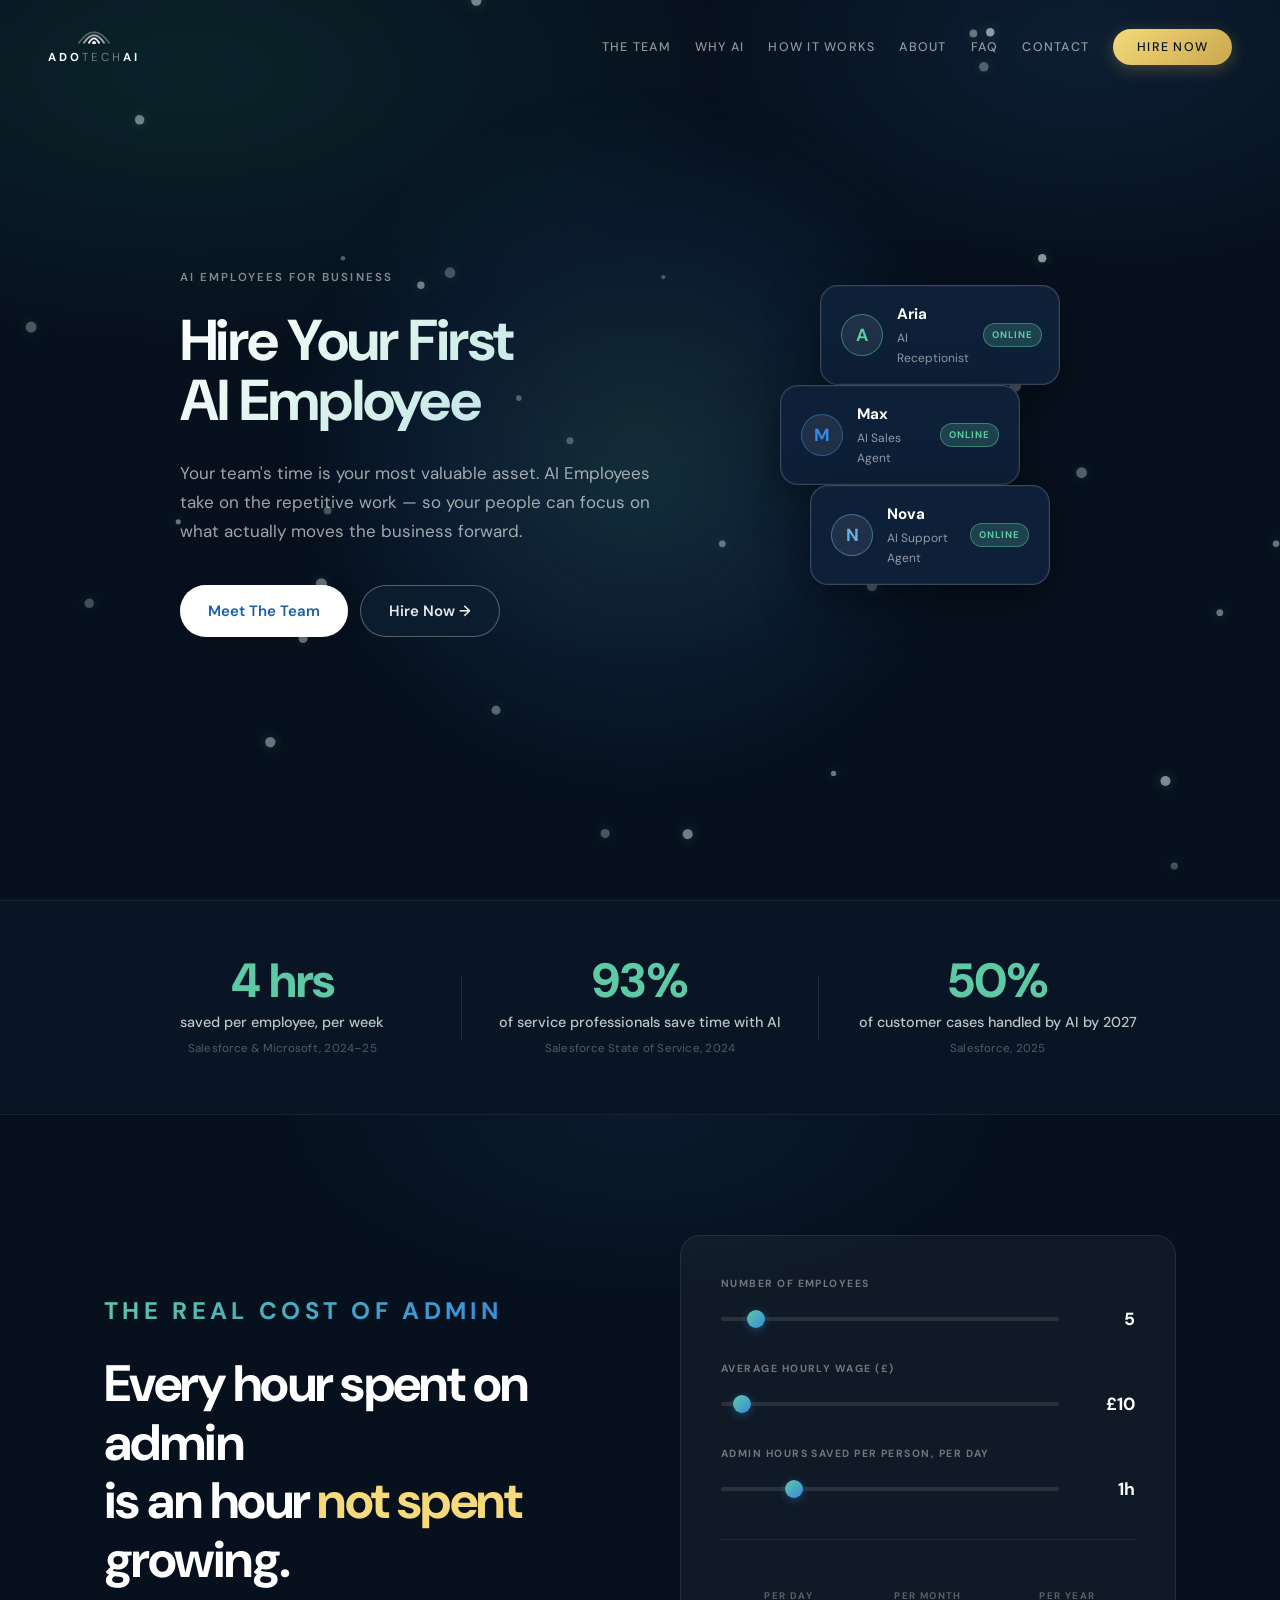
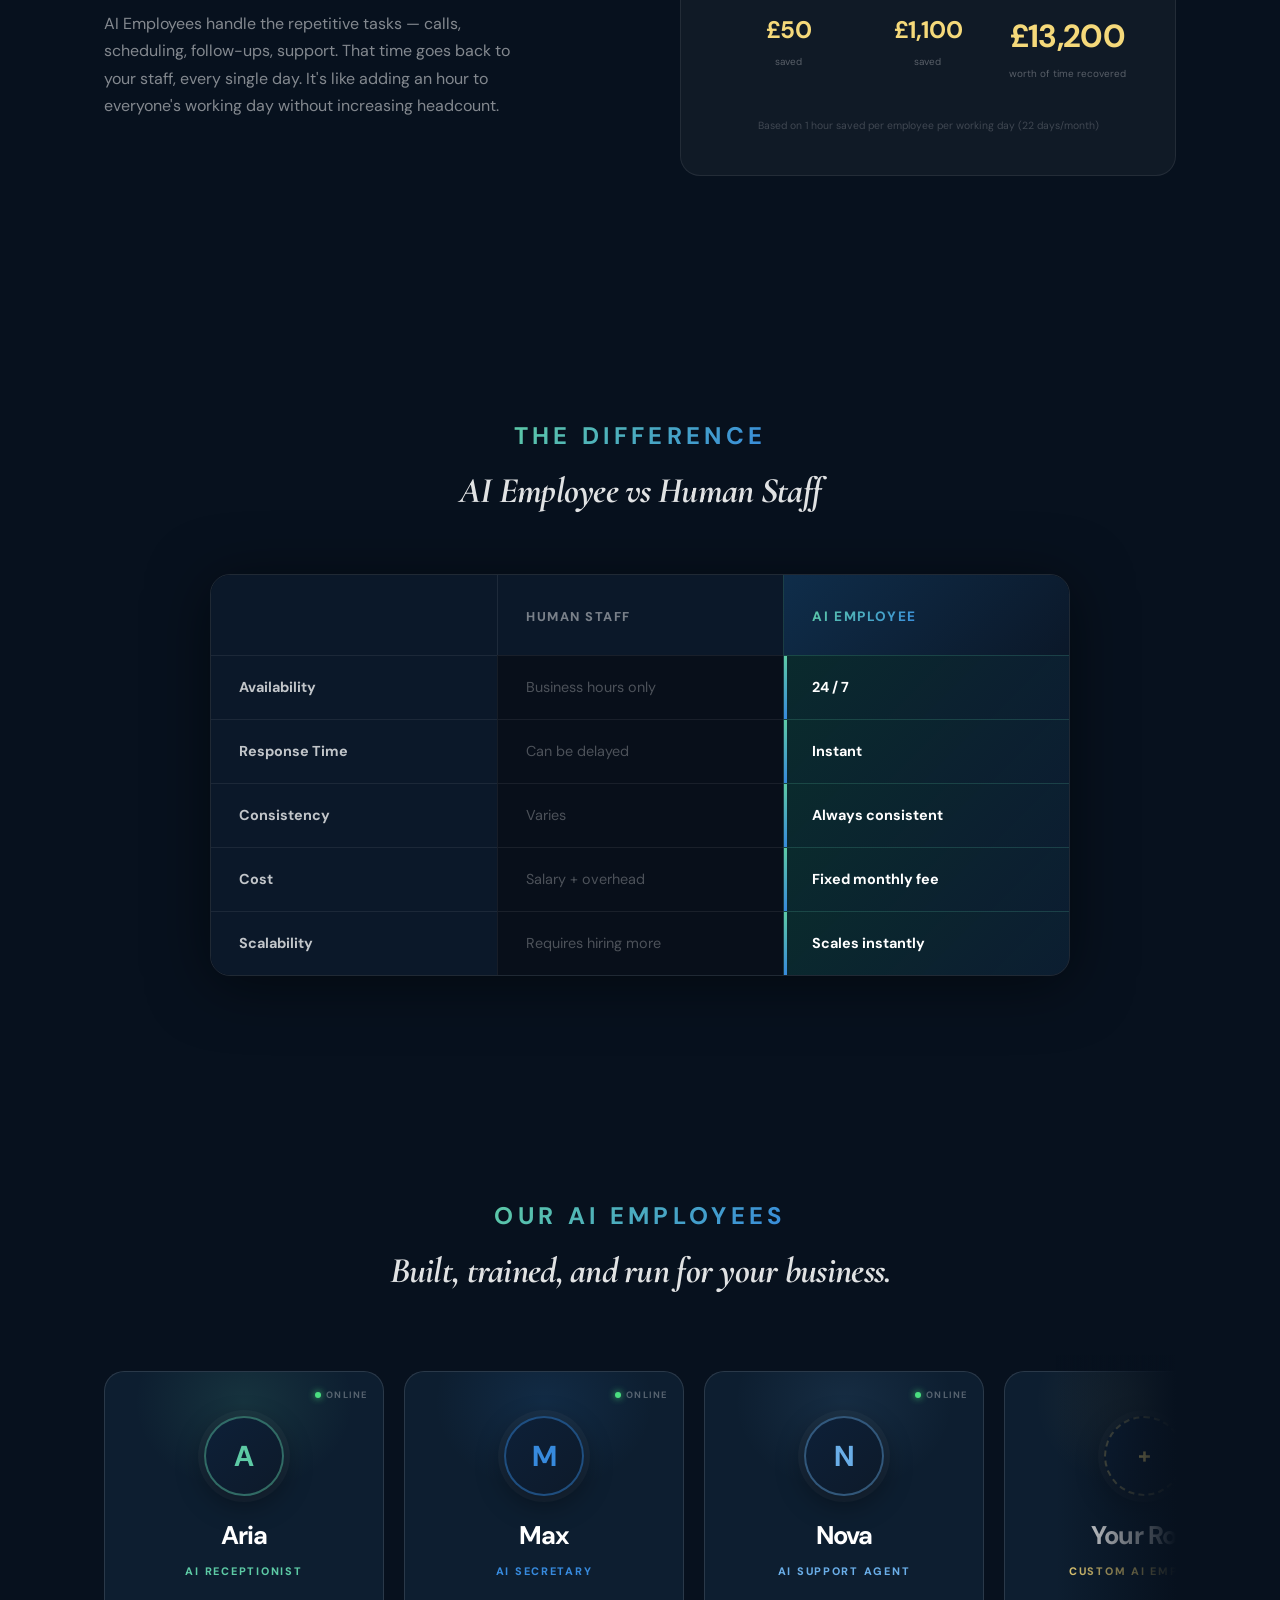
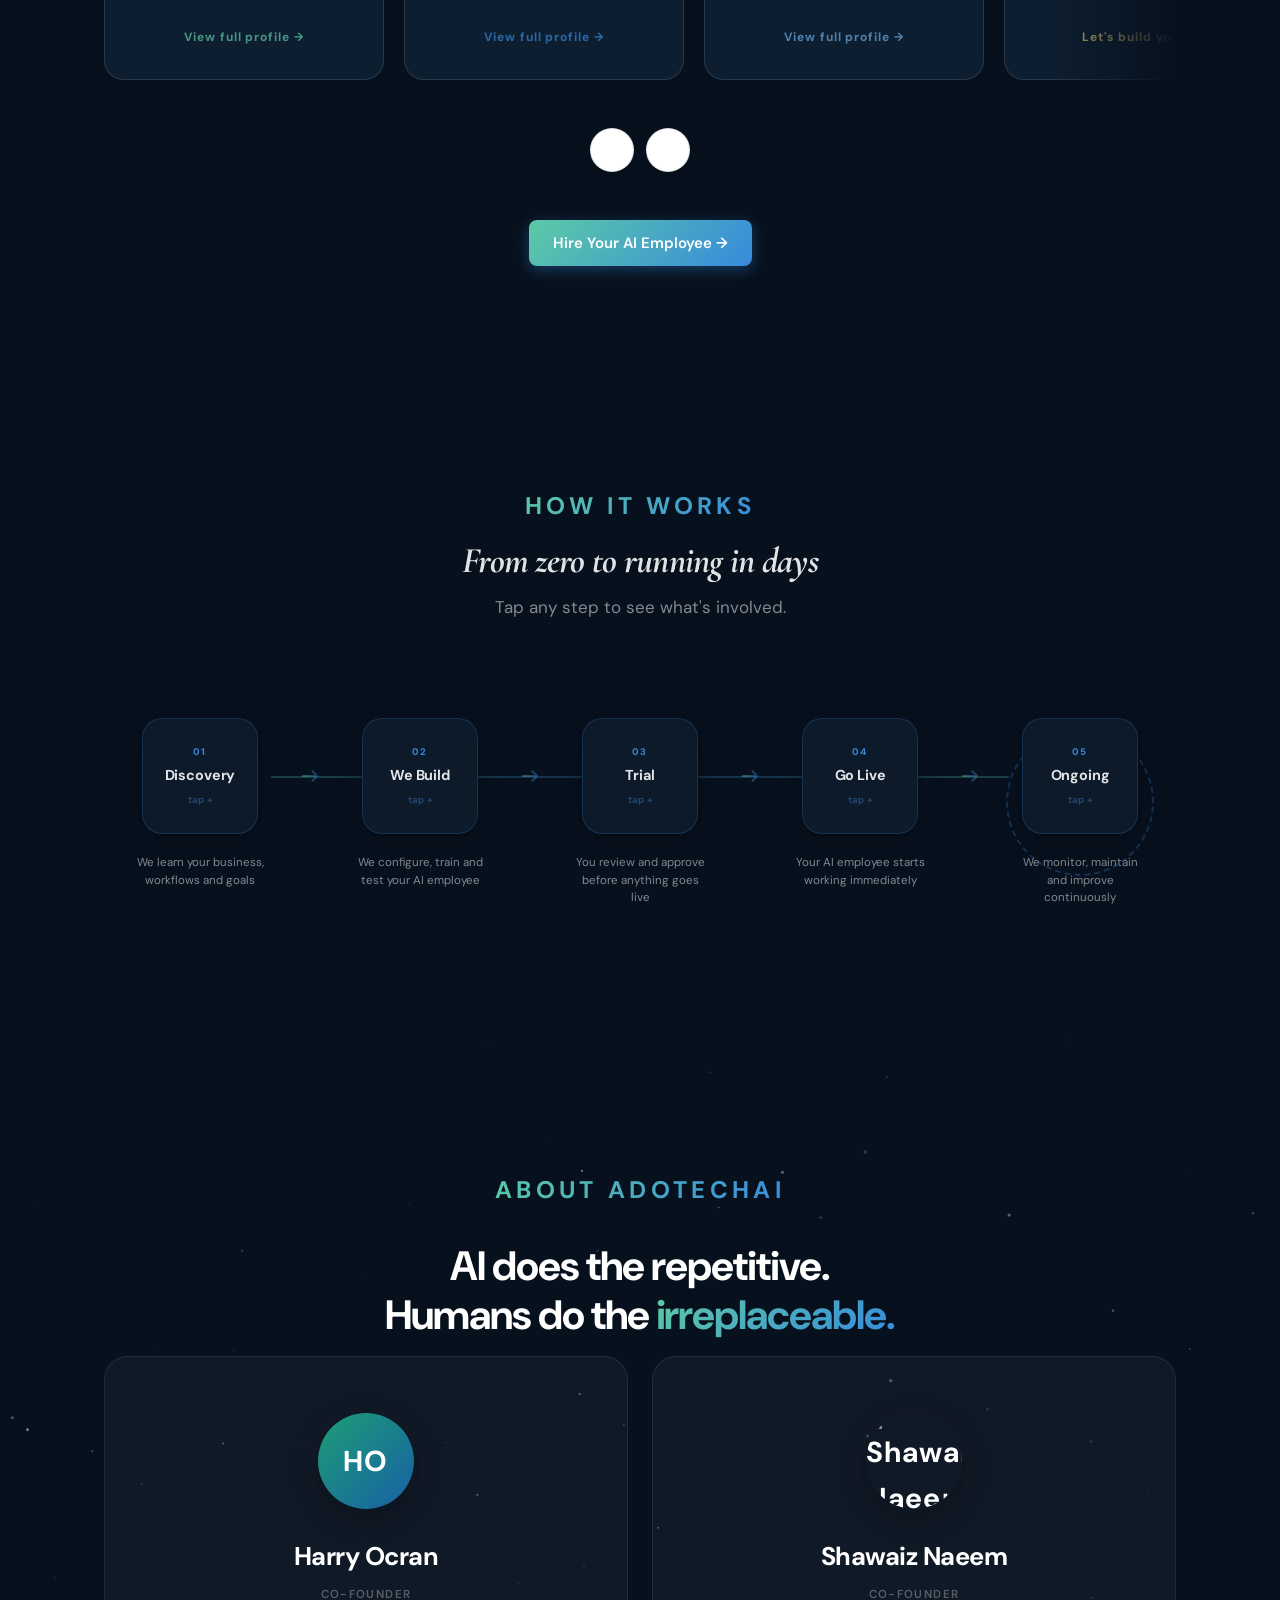
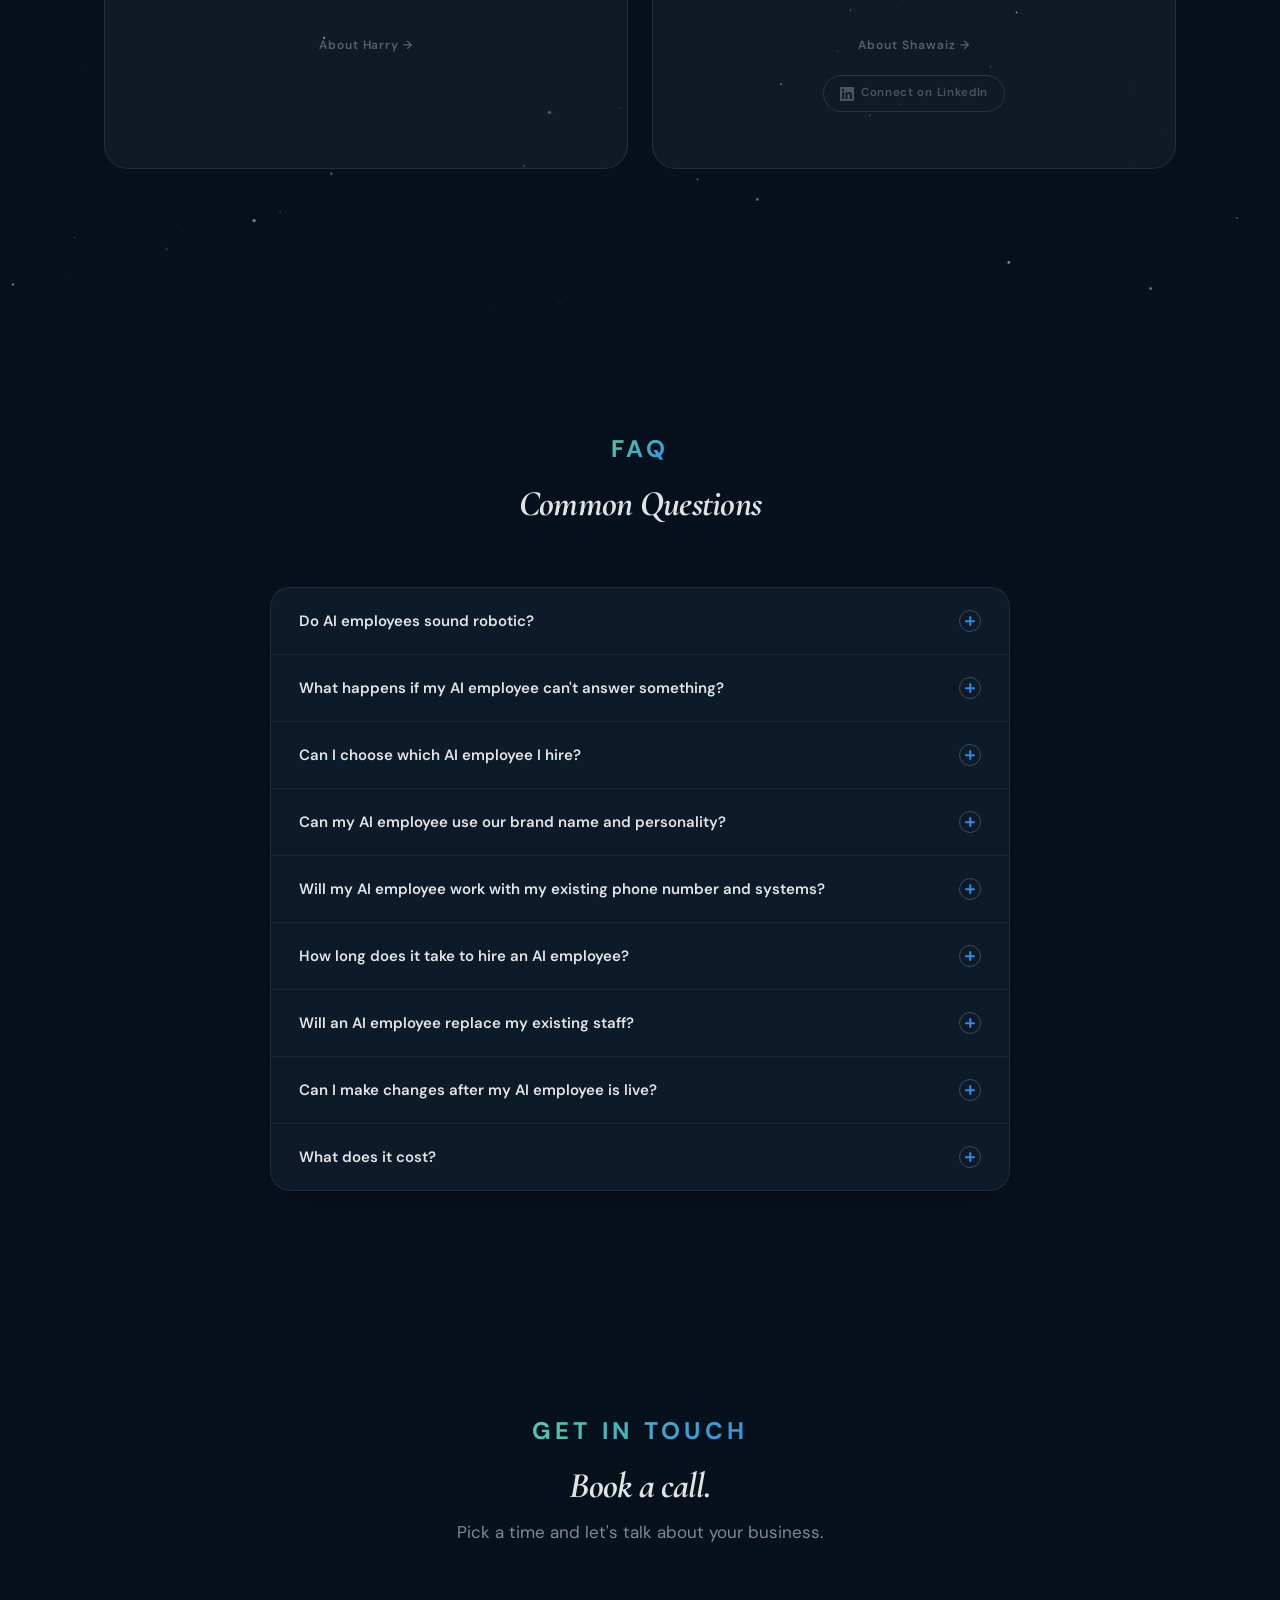
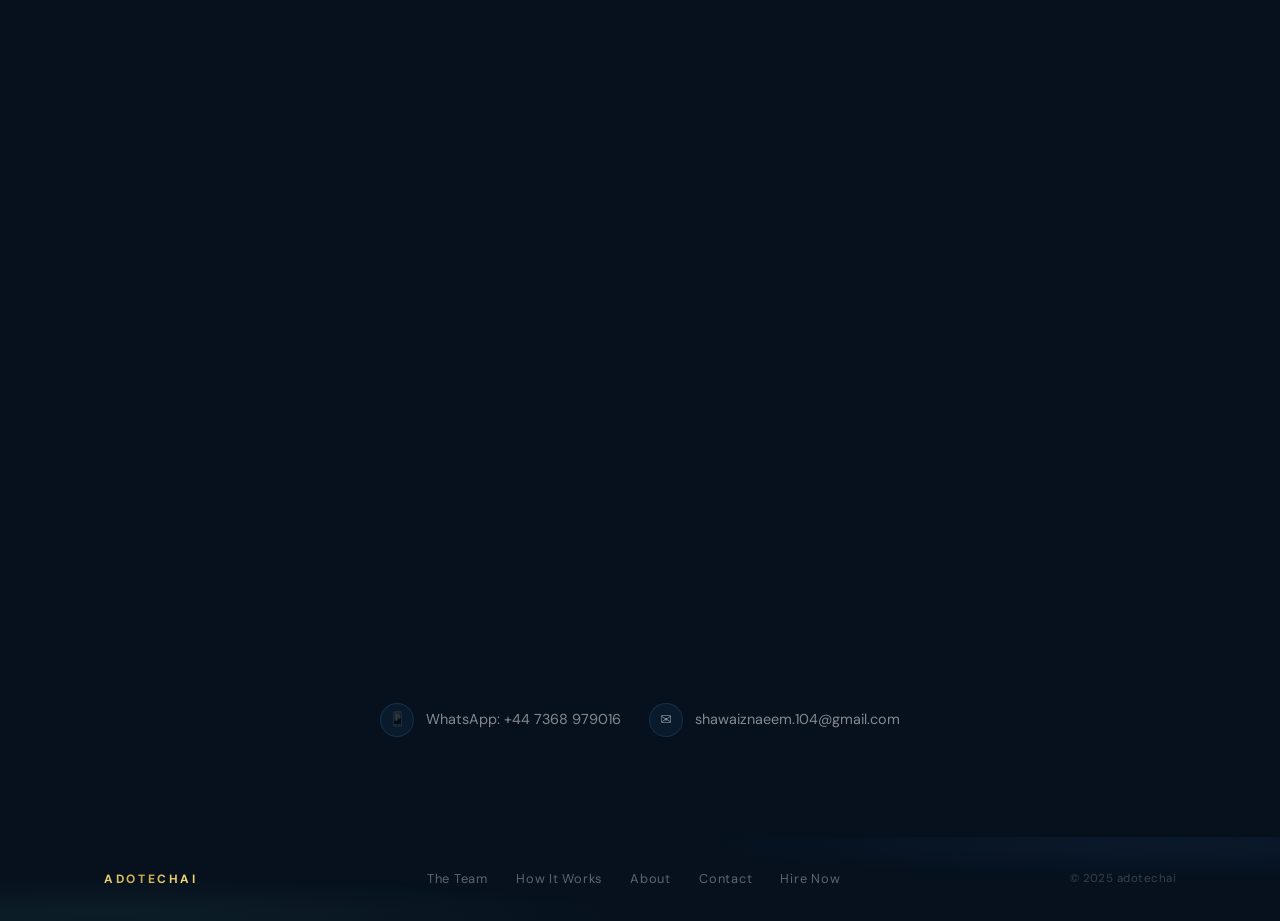
==== index-new.html @ abf1b61a "Block particles from showing through glass elements — solid dark backgrounds on all translucent UI" ====
<!DOCTYPE html>
<html lang="en">
<head>
  <meta charset="UTF-8" />
  <meta name="viewport" content="width=device-width, initial-scale=1.0" />
  <title>adotechai — AI Employees For Business</title>
  <meta name="description" content="Hire AI Employees for your business. AI Receptionists, Secretaries and Support Agents — voice and text, built and run by adotechai." />
  <link rel="preconnect" href="https://fonts.googleapis.com" />
  <link rel="preconnect" href="https://fonts.gstatic.com" crossorigin />
  <link href="https://fonts.googleapis.com/css2?family=Cormorant+Garamond:ital,wght@0,400;0,600;0,700;1,400;1,600&family=DM+Sans:wght@300;400;500;600;700&display=swap" rel="stylesheet" />
  <link rel="stylesheet" href="styles.css" />
  <style>
    /* ============================================================
       SITE NAV
       ============================================================ */
    .site-nav {
      position: fixed;
      top: 0; left: 0; right: 0;
      z-index: 1000;
      display: flex;
      align-items: center;
      justify-content: space-between;
      padding: 24px 48px;
      transition: background 0.4s ease, padding 0.3s ease, border-color 0.4s ease;
      border-bottom: 1px solid transparent;
    }
    .site-nav.scrolled {
      background: rgba(5,16,29,0.97);
      backdrop-filter: blur(24px);
      -webkit-backdrop-filter: blur(24px);
      padding: 16px 48px;
      border-color: rgba(255,255,255,0.06);
    }
    .site-nav__logo {
      display: flex;
      flex-direction: column;
      align-items: center;
      gap: 5px;
      text-decoration: none;
    }
    .site-nav__logo-text {
      font-family: var(--font);
      font-size: 0.72rem;
      letter-spacing: 0.26em;
      text-transform: uppercase;
    }
    .n-ado  { font-weight: 700; color: #fff; }
    .n-tech { font-weight: 300; color: rgba(255,255,255,0.5); }
    .n-ai   { font-weight: 700; color: #fff; }

    .site-nav__links {
      display: flex;
      align-items: center;
      gap: 24px;
      list-style: none;
      margin: 0; padding: 0;
    }
    .site-nav__links a {
      font-family: var(--font);
      font-size: 0.78rem;
      font-weight: 500;
      letter-spacing: 0.1em;
      text-transform: uppercase;
      color: rgba(255,255,255,0.55);
      text-decoration: none;
      transition: color 0.2s ease;
    }
    .site-nav__links a:hover { color: #fff; }

    .site-nav__buy {
      font-family: var(--font);
      font-size: 0.78rem;
      font-weight: 700;
      letter-spacing: 0.1em;
      text-transform: uppercase;
      color: #07111e !important;
      background: linear-gradient(135deg, #f5d97a, #c9a84c);
      padding: 10px 24px;
      border-radius: 100px;
      text-decoration: none !important;
      transition: opacity 0.2s ease, transform 0.2s ease, box-shadow 0.2s ease;
      box-shadow: 0 4px 16px rgba(201,168,76,0.3);
    }
    .site-nav__buy:hover {
      opacity: 0.92;
      transform: translateY(-1px);
      box-shadow: 0 8px 24px rgba(201,168,76,0.4);
    }

    /* Mobile nav toggle */
    .site-nav__toggle {
      display: none;
      flex-direction: column;
      gap: 5px;
      background: none;
      border: none;
      cursor: none;
      padding: 4px;
    }
    .site-nav__toggle span {
      display: block;
      width: 22px;
      height: 1.5px;
      background: rgba(255,255,255,0.7);
      transition: transform 0.25s ease, opacity 0.25s ease;
    }
    .site-nav__toggle.open span:nth-child(1) { transform: translateY(6.5px) rotate(45deg); }
    .site-nav__toggle.open span:nth-child(2) { opacity: 0; }
    .site-nav__toggle.open span:nth-child(3) { transform: translateY(-6.5px) rotate(-45deg); }

    .site-nav__mobile {
      display: none;
      position: fixed;
      top: 0; left: 0; right: 0;
      background: rgba(5,16,29,0.97);
      backdrop-filter: blur(24px);
      -webkit-backdrop-filter: blur(24px);
      padding: 80px 32px 40px;
      flex-direction: column;
      gap: 8px;
      z-index: 999;
    }
    .site-nav__mobile.open { display: flex; }
    .site-nav__mobile a {
      font-family: var(--font);
      font-size: 1.1rem;
      font-weight: 500;
      color: rgba(255,255,255,0.7);
      text-decoration: none;
      padding: 12px 0;
      border-bottom: 1px solid rgba(255,255,255,0.06);
      transition: color 0.2s ease;
    }
    .site-nav__mobile a:hover { color: #fff; }
    .site-nav__mobile .site-nav__buy {
      margin-top: 16px;
      text-align: center;
      display: block;
      color: #07111e !important;
    }

    /* ============================================================
       HERO — split layout
       ============================================================ */
    .hero { padding-top: 0; }

    .hero__content {
      position: relative;
      z-index: 6;
      display: flex;
      align-items: center;
      justify-content: center;
      gap: 80px;
      width: 100%;
      max-width: 1160px;
      opacity: 0;
      transform: translateY(28px);
      animation: heroEnter 0.9s cubic-bezier(0.22, 1, 0.36, 1) 0.2s forwards;
    }
    @keyframes heroEnter {
      to { opacity: 1; transform: translateY(0); }
    }
    .hero__left {
      flex: 1 1 460px;
      max-width: 520px;
    }
    .hero__right {
      flex: 0 0 320px;
      position: relative;
    }
    .hero__trust {
      display: flex;
      align-items: center;
      gap: 10px;
      margin-top: 28px;
      flex-wrap: wrap;
    }
    .hero__trust-item {
      display: flex;
      align-items: center;
      gap: 6px;
      font-size: 0.775rem;
      font-weight: 500;
      color: rgba(255,255,255,0.42);
    }
    .hero__trust-sep { color: rgba(255,255,255,0.2); font-size: 0.85rem; }
    .hero__trust-dot {
      width: 7px; height: 7px;
      border-radius: 50%; flex-shrink: 0;
    }
    .hero__trust-dot--green {
      background: #5DCAA5;
      box-shadow: 0 0 6px rgba(93,202,165,0.7);
      animation: dotPulse 2s ease-in-out infinite;
    }
    @keyframes dotPulse {
      0%, 100% { opacity: 1; }
      50% { opacity: 0.35; }
    }

    /* floating employee cards */
    .hero__cards-stack {
      position: relative;
      height: 330px;
      width: 100%;
    }
    .hero__emp-card {
      position: absolute;
      z-index: 1;
      display: flex;
      align-items: center;
      gap: 14px;
      background: #0e2038;
      border: 1px solid rgba(255,255,255,0.18);
      border-radius: 18px;
      padding: 16px 20px;
      width: 240px;
      box-shadow: 0 12px 48px rgba(0,0,0,0.5), 0 0 0 1px rgba(255,255,255,0.04) inset;
    }
    .hero__emp-card--1 { top: 0; left: 40px; animation: floatA 6s ease-in-out infinite; }
    .hero__emp-card--2 { top: 100px; left: 0; animation: floatB 7s ease-in-out infinite 0.8s; }
    .hero__emp-card--3 { top: 200px; left: 30px; animation: floatA 8s ease-in-out infinite 1.6s; }
    @keyframes floatA {
      0%, 100% { transform: translateY(0); }
      50% { transform: translateY(-10px); }
    }
    @keyframes floatB {
      0%, 100% { transform: translateY(0); }
      50% { transform: translateY(8px); }
    }
    .hero__emp-avatar {
      width: 42px; height: 42px;
      border-radius: 50%;
      border: 1.5px solid;
      display: flex; align-items: center; justify-content: center;
      font-family: var(--font);
      font-size: 1.1rem; font-weight: 700;
      flex-shrink: 0;
      background: rgba(255,255,255,0.08);
    }
    .hero__emp-name { font-size: 0.95rem; font-weight: 700; color: #fff; margin: 0; }
    .hero__emp-role { font-size: 0.75rem; color: rgba(255,255,255,0.55); margin: 3px 0 0; }
    .hero__emp-info { flex: 1; }
    .hero__emp-badge {
      font-size: 0.6rem; font-weight: 700;
      text-transform: uppercase; letter-spacing: 0.1em;
      padding: 3px 8px; border-radius: 100px; flex-shrink: 0;
    }
    .hero__emp-badge--green {
      background: rgba(93,202,165,0.2);
      color: #5DCAA5;
      border: 1px solid rgba(93,202,165,0.45);
    }
    .hero__stat-card {
      position: absolute;
      bottom: 0; right: 0;
      background: linear-gradient(135deg, rgba(55,138,221,0.2), rgba(93,202,165,0.12));
      backdrop-filter: blur(20px);
      -webkit-backdrop-filter: blur(20px);
      border: 1px solid rgba(255,255,255,0.12);
      border-radius: 16px;
      padding: 18px 22px;
      text-align: center;
      animation: floatB 5s ease-in-out infinite 0.3s;
    }
    .hero__stat-num { font-size: 1.75rem; font-weight: 700; color: #5DCAA5; margin: 0; line-height: 1; }
    .hero__stat-label { font-size: 0.68rem; color: rgba(255,255,255,0.5); margin: 4px 0 0; text-transform: uppercase; letter-spacing: 0.08em; }

    @media (max-width: 900px) {
      .hero__content { flex-direction: column; gap: 48px; }
      .hero__left { max-width: 100%; text-align: center; }
      .hero__trust { justify-content: center; }
      .hero__ctas { justify-content: center; }
      .hero__right { width: 100%; display: flex; justify-content: center; }
      .hero__cards-stack { width: 300px; }
    }
    @media (max-width: 480px) {
      .hero__right { display: none; }
    }

    /* ============================================================
       CONCEPT SECTION
       ============================================================ */
    .concept-section {
      position: relative;
      padding: 160px 0;
      background: linear-gradient(to bottom, #07111e 0%, #071520 100%);
      text-align: center;
      overflow: hidden;
    }
    .concept-section::before {
      content: '';
      position: absolute;
      inset: 0;
      background:
        radial-gradient(ellipse 50% 60% at 50% 50%, rgba(55,138,221,0.07), transparent 70%);
    }
    .concept-section .container { position: relative; z-index: 1; }
    .concept-label {
      display: block;
      font-size: 0.72rem;
      font-weight: 600;
      letter-spacing: 0.22em;
      text-transform: uppercase;
      color: rgba(255,255,255,0.3);
      margin-bottom: 40px;
    }
    .concept-statement {
      font-family: var(--font);
      font-size: clamp(2.8rem, 5.5vw, 5.5rem);
      font-weight: 700;
      letter-spacing: -0.03em;
      line-height: 1.04;
      color: #fff;
      max-width: 820px;
      margin: 0 auto 36px;
    }
    .concept-statement em {
      font-style: normal;
      background: linear-gradient(135deg, #5DCAA5 0%, #378ADD 100%);
      -webkit-background-clip: text;
      -webkit-text-fill-color: transparent;
      background-clip: text;
    }
    .concept-sub {
      font-size: 1.1rem;
      color: rgba(255,255,255,0.42);
      max-width: 480px;
      margin: 0 auto;
      line-height: 1.75;
    }

    /* divider between dark and light */
    .section-fade {
      height: 100px;
      pointer-events: none;
    }
    .section-fade--to-light {
      background: linear-gradient(to bottom, #07111e, #0b1829);
    }
    .section-fade--to-dark {
      background: linear-gradient(to bottom, #0b1829, #07111e);
    }
    .section-fade--alt-to-dark {
      background: linear-gradient(to bottom, #0b1829, #07111e);
    }

    /* ============================================================
       LINEUP — carousel
       ============================================================ */
    .lineup-section {
      position: relative;
      padding: 100px 0 120px;
      background: transparent;
      overflow: hidden;
    }
    .lineup-header {
      text-align: center;
      margin-bottom: 56px;
      padding: 0 24px;
    }
    .lineup-title {
      font-family: var(--font);
      font-size: clamp(2.6rem, 5vw, 4.5rem);
      font-weight: 700;
      letter-spacing: -0.035em;
      color: var(--text);
      line-height: 1.0;
      margin-bottom: 14px;
    }
    .lineup-sub {
      font-size: 1rem;
      color: var(--text-muted);
    }

    /* Carousel wrapper */
    .lineup-carousel-wrap {
      position: relative;
    }
    .lineup-carousel {
      display: flex;
      gap: 20px;
      overflow-x: auto;
      scroll-snap-type: x mandatory;
      scroll-behavior: smooth;
      -ms-overflow-style: none;
      scrollbar-width: none;
      padding: 16px 0 40px calc((100vw - 980px) / 2);
    }
    .lineup-carousel::-webkit-scrollbar { display: none; }

    /* Fade edges */
    .lineup-carousel-wrap::after {
      content: '';
      position: absolute;
      top: 0; right: 0; bottom: 0;
      width: 120px;
      background: linear-gradient(to right, transparent, #07111e);
      pointer-events: none;
      z-index: 2;
    }

    /* ---- Profile Card ---- */

    /* Per-card accent colours */
    .lineup-card:nth-child(1) { --card-accent: #5DCAA5; --card-ring: rgba(93,202,165,0.45); --card-glow: rgba(93,202,165,0.12); }
    .lineup-card:nth-child(2) { --card-accent: #378ADD; --card-ring: rgba(55,138,221,0.45);  --card-glow: rgba(55,138,221,0.12);  }
    .lineup-card:nth-child(3) { --card-accent: #6aaee8; --card-ring: rgba(106,174,232,0.4);  --card-glow: rgba(106,174,232,0.1);  }
    .lineup-card:nth-child(4) { --card-accent: #f5d97a; --card-ring: rgba(245,217,122,0.4);  --card-glow: rgba(245,217,122,0.08); }

    .lineup-card {
      flex: 0 0 280px;
      scroll-snap-align: start;
      background: #0d1e30;
      border: 1px solid rgba(255,255,255,0.12);
      border-radius: 20px;
      cursor: pointer;
      opacity: 0;
      transform: translateY(24px);
      transition: opacity 0.6s ease, transform 0.6s ease, box-shadow 0.3s ease, border-color 0.3s ease;
      display: flex;
      flex-direction: column;
      align-items: center;
      text-align: center;
      padding: 44px 32px 32px;
      position: relative;
      overflow: hidden;
    }
    /* Subtle top glow blob */
    .lineup-card::before {
      content: '';
      position: absolute;
      top: -60px; left: 50%;
      transform: translateX(-50%);
      width: 220px; height: 180px;
      background: radial-gradient(ellipse at center, var(--card-glow) 0%, transparent 70%);
      pointer-events: none;
    }
    .lineup-card:last-child { margin-right: calc((100vw - 980px) / 2); }
    .lineup-card.visible { opacity: 1; transform: translateY(0); }
    .lineup-card:nth-child(2) { transition-delay: 0.1s; }
    .lineup-card:nth-child(3) { transition-delay: 0.2s; }
    .lineup-card:nth-child(4) { transition-delay: 0.3s; }
    .lineup-card:hover {
      border-color: var(--card-ring);
      box-shadow: 0 20px 56px rgba(0,0,0,0.4), 0 0 0 1px var(--card-ring);
      transform: translateY(-6px);
    }
    .lineup-card.visible:hover { transform: translateY(-6px); }

    /* Avatar */
    .lineup-card__avatar {
      width: 80px; height: 80px;
      border-radius: 50%;
      background: linear-gradient(135deg, #0d2038, #0d1a2a);
      border: 2px solid var(--card-ring);
      box-shadow: 0 0 0 6px rgba(255,255,255,0.03), 0 8px 28px rgba(0,0,0,0.4);
      display: flex; align-items: center; justify-content: center;
      font-family: var(--font);
      font-size: 1.8rem;
      font-weight: 700;
      color: var(--card-accent);
      margin-bottom: 20px;
      position: relative; z-index: 1;
      flex-shrink: 0;
    }
    .lineup-card--custom .lineup-card__avatar {
      border-style: dashed;
      border-color: rgba(245,217,122,0.35);
      font-size: 1.4rem;
    }

    /* Status badge */
    .lineup-card__status {
      position: absolute;
      top: 16px; right: 16px;
      display: flex; align-items: center; gap: 5px;
      font-size: 0.58rem;
      font-weight: 700;
      letter-spacing: 0.12em;
      text-transform: uppercase;
      color: rgba(255,255,255,0.3);
    }
    .lineup-card__status::before {
      content: '';
      width: 6px; height: 6px;
      border-radius: 50%;
      background: #4ade80;
      box-shadow: 0 0 7px #4ade80;
    }
    .lineup-card--custom .lineup-card__status::before {
      background: #f5d97a;
      box-shadow: 0 0 7px rgba(245,217,122,0.7);
    }

    /* Name */
    .lineup-card__name {
      font-family: var(--font);
      font-size: 1.6rem;
      font-weight: 700;
      color: #fff;
      letter-spacing: -0.03em;
      margin-bottom: 6px;
      position: relative; z-index: 1;
    }

    /* Role title */
    .lineup-card__role {
      font-size: 0.68rem;
      font-weight: 800;
      letter-spacing: 0.16em;
      text-transform: uppercase;
      color: var(--card-accent);
      margin-bottom: 20px;
      position: relative; z-index: 1;
    }

    /* Tagline */
    .lineup-card__tagline {
      font-size: 0.88rem;
      color: rgba(255,255,255,0.65);
      line-height: 1.65;
      margin-bottom: 0;
      position: relative; z-index: 1;
      display: block;
    }

    /* Divider */
    .lineup-card__divider {
      width: 100%;
      height: 1px;
      background: rgba(255,255,255,0.06);
      margin-bottom: 20px;
    }

    /* Key facts list */
    .lineup-card__facts {
      list-style: none;
      padding: 0; margin: 0 0 24px;
      width: 100%;
      text-align: left;
      position: relative; z-index: 1;
    }
    .lineup-card__facts li {
      display: flex;
      align-items: center;
      gap: 10px;
      font-size: 0.78rem;
      color: rgba(255,255,255,0.55);
      padding: 6px 0;
      border-bottom: 1px solid rgba(255,255,255,0.04);
    }
    .lineup-card__facts li:last-child { border-bottom: none; }
    .lineup-card__facts li::before {
      content: '';
      width: 5px; height: 5px;
      border-radius: 50%;
      background: var(--card-accent);
      flex-shrink: 0;
      opacity: 0.7;
    }

    /* View profile CTA */
    .lineup-card__cta {
      font-size: 0.75rem;
      font-weight: 700;
      letter-spacing: 0.08em;
      color: var(--card-accent);
      opacity: 0.7;
      transition: opacity 0.2s ease;
      margin-top: 28px;
      position: relative; z-index: 1;
      display: block;
    }
    .lineup-card:hover .lineup-card__cta { opacity: 1; }

    /* Hide old elements no longer used */
    .lineup-card__chips, .lineup-card__chip,
    .lineup-card__footer, .lineup-card__more, .lineup-card__num,
    .lineup-card__tasks, .lineup-card__number,
    .lineup-card__header, .lineup-card__body,
    .lineup-card__badge { display: none; }

    /* Carousel nav arrows */
    .lineup-nav {
      display: flex;
      align-items: center;
      justify-content: center;
      gap: 12px;
      margin-top: 8px;
    }
    .lineup-nav__btn {
      width: 44px; height: 44px;
      border-radius: 50%;
      border: 1px solid rgba(0,0,0,0.1);
      background: #fff;
      box-shadow: 0 2px 12px rgba(0,0,0,0.08);
      display: flex; align-items: center; justify-content: center;
      cursor: pointer;
      transition: box-shadow 0.2s ease, transform 0.2s ease;
      font-size: 1rem;
      color: var(--text);
    }
    .lineup-nav__btn:hover {
      box-shadow: 0 6px 20px rgba(0,0,0,0.14);
      transform: scale(1.06);
    }

    /* Hide old elements */
    .lineup-card__tasks, .lineup-card__number,
    .lineup-card__tagline, .lineup-card__badge { display: none; }

    /* ============================================================
       ROI CALCULATOR — dark section
       ============================================================ */
    .roi-section {
      background: transparent;
      padding: 120px 0;
      position: relative;
      overflow: hidden;
    }
    .roi-section::before {
      content: '';
      position: absolute;
      top: -200px; left: 50%;
      transform: translateX(-50%);
      width: 800px; height: 400px;
      background: radial-gradient(ellipse at center, rgba(55,138,221,0.08) 0%, transparent 65%);
      pointer-events: none;
    }
    .roi-inner {
      display: grid;
      grid-template-columns: 1fr 1fr;
      gap: 80px;
      align-items: center;
    }
    .roi-left {}
    .roi-headline {
      font-family: var(--font);
      font-size: clamp(2rem, 4vw, 3.2rem);
      font-weight: 700;
      color: #fff;
      letter-spacing: -0.03em;
      line-height: 1.15;
      margin-bottom: 20px;
    }
    .roi-headline em {
      font-style: normal;
      color: #f5d97a;
    }
    .roi-lead {
      font-size: 1rem;
      color: rgba(255,255,255,0.5);
      line-height: 1.7;
      max-width: 420px;
    }

    /* Calculator card */
    .roi-card {
      background: rgba(255,255,255,0.04);
      border: 1px solid rgba(255,255,255,0.08);
      border-radius: 20px;
      padding: 40px;
    }
    .roi-inputs {
      display: flex;
      flex-direction: column;
      gap: 28px;
      margin-bottom: 36px;
    }
    .roi-field label {
      display: block;
      font-size: 0.65rem;
      font-weight: 700;
      letter-spacing: 0.14em;
      text-transform: uppercase;
      color: rgba(255,255,255,0.4);
      margin-bottom: 12px;
    }
    .roi-field__row {
      display: flex;
      align-items: center;
      gap: 16px;
    }
    .roi-field input[type="range"] {
      flex: 1;
      -webkit-appearance: none;
      appearance: none;
      height: 4px;
      border-radius: 2px;
      background: rgba(255,255,255,0.1);
      outline: none;
      cursor: pointer;
    }
    .roi-field input[type="range"]::-webkit-slider-thumb {
      -webkit-appearance: none;
      width: 18px; height: 18px;
      border-radius: 50%;
      background: linear-gradient(135deg, #5DCAA5, #378ADD);
      cursor: pointer;
      box-shadow: 0 2px 8px rgba(55,138,221,0.4);
    }
    .roi-field__val {
      font-family: var(--font);
      font-size: 1.1rem;
      font-weight: 700;
      color: #fff;
      min-width: 60px;
      text-align: right;
    }

    /* Output numbers */
    .roi-outputs {
      display: grid;
      grid-template-columns: repeat(3, 1fr);
      gap: 4px;
      border-top: 1px solid rgba(255,255,255,0.07);
      padding-top: 32px;
    }
    .roi-out {
      text-align: center;
      padding: 16px 8px;
    }
    .roi-out__period {
      font-size: 0.6rem;
      font-weight: 700;
      letter-spacing: 0.14em;
      text-transform: uppercase;
      color: rgba(255,255,255,0.3);
      margin-bottom: 8px;
    }
    .roi-out__num {
      font-family: var(--font);
      font-size: 1.5rem;
      font-weight: 700;
      color: #f5d97a;
      letter-spacing: -0.02em;
      transition: transform 0.2s ease;
    }
    .roi-out__sub {
      font-size: 0.62rem;
      color: rgba(255,255,255,0.3);
      margin-top: 4px;
    }
    .roi-out--highlight .roi-out__num {
      font-size: 2rem;
      color: #f5d97a;
    }
    .roi-disclaimer {
      font-size: 0.65rem;
      color: rgba(255,255,255,0.2);
      text-align: center;
      margin-top: 20px;
    }

    @media (max-width: 860px) {
      .roi-inner { grid-template-columns: 1fr; gap: 48px; }
    }

    /* ============================================================
       COMPARISON — light bg
       ============================================================ */
    .difference-section {
      background: transparent;
      padding: 120px 0;
      position: relative;
    }

    /* ============================================================
       PROCESS — horizontal flow
       ============================================================ */
    .process-flow-wrap {
      position: relative;
      padding: 32px 0 24px;
    }

    /* Connecting gradient line behind nodes */
    .process-flow-wrap::before {
      content: '';
      position: absolute;
      top: 90px; /* vertically centred on node */
      left: calc(10% + 60px);
      right: calc(10% + 60px);
      height: 2px;
      background: linear-gradient(to right, #5DCAA5, #378ADD, #5DCAA5);
      opacity: 0.25;
    }

    .process-flow {
      display: flex;
      align-items: flex-start;
      justify-content: space-between;
      gap: 0;
    }

    /* Each step + arrow wrapper */
    .process-step-wrap {
      flex: 1;
      display: flex;
      align-items: flex-start;
    }

    .process-step {
      flex: 1;
      display: flex;
      flex-direction: column;
      align-items: center;
      cursor: pointer;
      position: relative;
    }

    .process-step__node {
      width: 116px; height: 116px;
      border-radius: 20px;
      background: #0d1a2a;
      border: 1.5px solid rgba(55,138,221,0.22);
      box-shadow: 0 6px 24px rgba(0,0,0,0.35), 0 1px 4px rgba(0,0,0,0.2);
      display: flex;
      flex-direction: column;
      align-items: center;
      justify-content: center;
      gap: 5px;
      margin-bottom: 20px;
      transition: transform 0.22s ease, border-color 0.22s ease, box-shadow 0.22s ease;
      position: relative;
      z-index: 2;
    }
    .process-step:hover .process-step__node {
      transform: translateY(-6px);
      border-color: #378ADD;
      box-shadow: 0 20px 48px rgba(55,138,221,0.18), 0 2px 8px rgba(0,0,0,0.06);
    }

    .process-step__num {
      font-size: 0.6rem;
      font-weight: 700;
      letter-spacing: 0.14em;
      color: #378ADD;
      text-transform: uppercase;
    }
    .process-step__label {
      font-family: var(--font);
      font-size: 0.9rem;
      font-weight: 700;
      color: var(--text);
      letter-spacing: -0.01em;
    }
    /* Small "tap" hint */
    .process-step__hint {
      font-size: 0.6rem;
      color: rgba(55,138,221,0.45);
      font-weight: 600;
      letter-spacing: 0.04em;
    }
    .process-step:hover .process-step__hint { color: #378ADD; }

    /* Sub-label below node */
    .process-step__sub {
      font-size: 0.72rem;
      color: var(--text-muted);
      text-align: center;
      line-height: 1.55;
      max-width: 130px;
    }

    /* Arrow between steps */
    .process-arrow {
      flex-shrink: 0;
      display: flex;
      align-items: center;
      justify-content: center;
      height: 116px; /* match node height */
      padding: 0 2px;
      position: relative;
      z-index: 1;
    }
    .process-arrow svg {
      width: 24px; height: 24px;
      opacity: 0.4;
    }

    /* Circular ring around step 5 (Ongoing) */
    .process-step--ongoing .process-step__node {
      border-color: rgba(55,138,221,0.22);
    }
    .process-step--ongoing::before {
      content: '';
      position: absolute;
      top: 50%;
      left: 50%;
      transform: translate(-50%, calc(-50% - 10px)); /* offset to centre on node */
      width: 148px; height: 148px;
      border-radius: 50%;
      border: 2px dashed rgba(55,138,221,0.28);
      pointer-events: none;
      z-index: 1;
      animation: spin-slow 18s linear infinite;
    }
    @keyframes spin-slow {
      to { transform: translate(-50%, calc(-50% - 10px)) rotate(360deg); }
    }

    /* Hide old elements */
    .process-ring { display: none; }
    .process-steps-mobile { display: none !important; }

    /* ============================================================
       PROCESS POP-UP MODAL
       ============================================================ */
    .process-modal-overlay {
      position: fixed;
      inset: 0;
      background: rgba(7,17,30,0.72);
      backdrop-filter: blur(8px);
      -webkit-backdrop-filter: blur(8px);
      z-index: 2000;
      display: flex;
      align-items: center;
      justify-content: center;
      padding: 24px;
      opacity: 0;
      pointer-events: none;
      transition: opacity 0.25s ease;
    }
    .process-modal-overlay.open {
      opacity: 1;
      pointer-events: all;
    }
    .process-modal {
      background: #0d1a2a;
      border: 1px solid rgba(255,255,255,0.1);
      border-radius: 20px;
      padding: 40px 36px;
      max-width: 460px;
      width: 100%;
      position: relative;
      transform: translateY(20px) scale(0.97);
      transition: transform 0.28s ease;
      box-shadow: 0 32px 80px rgba(0,0,0,0.6);
    }
    .process-modal-overlay.open .process-modal {
      transform: translateY(0) scale(1);
    }
    .process-modal__close {
      position: absolute;
      top: 16px; right: 16px;
      width: 32px; height: 32px;
      border-radius: 50%;
      background: rgba(255,255,255,0.06);
      border: none;
      cursor: pointer;
      font-size: 1rem;
      display: flex;
      align-items: center;
      justify-content: center;
      color: rgba(255,255,255,0.6);
      transition: background 0.2s ease;
    }
    .process-modal__close:hover { background: rgba(255,255,255,0.12); }
    .process-modal__step {
      font-size: 0.65rem;
      font-weight: 700;
      letter-spacing: 0.18em;
      text-transform: uppercase;
      color: #378ADD;
      margin-bottom: 10px;
    }
    .process-modal__title {
      font-family: var(--font);
      font-size: 1.6rem;
      font-weight: 700;
      letter-spacing: -0.02em;
      color: var(--text);
      margin-bottom: 16px;
    }
    .process-modal__body {
      font-size: 0.95rem;
      color: var(--text-muted);
      line-height: 1.75;
    }
    .process-modal__body ul {
      margin: 12px 0 0;
      padding: 0;
      list-style: none;
      display: flex;
      flex-direction: column;
      gap: 10px;
    }
    .process-modal__body ul li {
      padding-left: 20px;
      position: relative;
    }
    .process-modal__body ul li::before {
      content: '';
      position: absolute;
      left: 0; top: 7px;
      width: 6px; height: 6px;
      border-radius: 50%;
      background: linear-gradient(135deg, #5DCAA5, #378ADD);
    }

    /* ============================================================
       ABOUT SECTION — dark
       ============================================================ */
    .about-section {
      position: relative;
      padding: 140px 0;
      background: transparent;
      overflow: hidden;
      text-align: center;
    }
    .about-section canvas {
      position: absolute;
      inset: 0;
      width: 100%;
      height: 100%;
      pointer-events: none;
      z-index: 0;
    }
    .about-section .container { position: relative; z-index: 1; }

    .about-mission {
      font-family: var(--font);
      font-size: clamp(1.6rem, 3.2vw, 2.75rem);
      font-weight: 700;
      letter-spacing: -0.025em;
      color: #fff;
      max-width: 680px;
      margin: 0 auto 16px;
      line-height: 1.2;
    }
    .about-mission em {
      font-style: normal;
      background: linear-gradient(135deg, #5DCAA5, #378ADD);
      -webkit-background-clip: text;
      -webkit-text-fill-color: transparent;
      background-clip: text;
    }
    .about-sub {
      color: rgba(255,255,255,0.4);
      font-size: 1rem;
      max-width: 460px;
      margin: 0 auto 72px;
      line-height: 1.75;
    }

    .founders-grid {
      display: grid;
      grid-template-columns: 1fr 1fr;
      gap: 24px;
      max-width: 100%;
      margin: 0 auto;
    }
    .founder-card {
      background: rgba(255,255,255,0.04);
      border: 1px solid rgba(255,255,255,0.08);
      border-radius: 24px;
      padding: 56px 40px;
      text-align: center;
      transition: background 0.25s ease, border-color 0.25s ease;
      display: flex;
      flex-direction: column;
      align-items: center;
    }
    .founder-card:hover {
      background: rgba(255,255,255,0.07);
      border-color: rgba(255,255,255,0.14);
    }
    .founder-card__initials {
      width: 96px;
      height: 96px;
      border-radius: 50%;
      background: linear-gradient(135deg, #1D9E75, #185FA5);
      display: flex;
      align-items: center;
      justify-content: center;
      margin: 0 auto 28px;
      font-family: var(--font);
      font-size: 1.8rem;
      font-weight: 700;
      color: #fff;
      letter-spacing: 0.04em;
      box-shadow: 0 8px 32px rgba(0,0,0,0.3);
    }
    .founder-card__name {
      font-family: var(--font);
      font-size: 1.6rem;
      font-weight: 700;
      color: #fff;
      margin-bottom: 8px;
      letter-spacing: -0.02em;
    }
    .founder-card__title {
      font-size: 0.72rem;
      font-weight: 600;
      letter-spacing: 0.12em;
      text-transform: uppercase;
      color: rgba(255,255,255,0.3);
      margin-bottom: 20px;
    }
    .founder-card__bio {
      font-size: 0.88rem;
      color: rgba(255,255,255,0.4);
      line-height: 1.7;
    }

    /* ============================================================
       CONTACT — light section updates
       ============================================================ */
    .contact-direct {
      display: flex;
      flex-direction: column;
      gap: 14px;
      margin-top: 28px;
    }
    .contact-direct a {
      display: flex;
      align-items: center;
      gap: 12px;
      font-size: 0.9rem;
      color: var(--text-muted);
      text-decoration: none;
      transition: color 0.2s ease;
    }
    .contact-direct a:hover { color: var(--blue); }
    .contact-direct__icon {
      width: 34px;
      height: 34px;
      border-radius: 50%;
      background: rgba(55,138,221,0.08);
      border: 1px solid rgba(55,138,221,0.18);
      display: flex;
      align-items: center;
      justify-content: center;
      font-size: 0.85rem;
      flex-shrink: 0;
    }

    /* ============================================================
       FOOTER updates
       ============================================================ */
    .footer__nav-new {
      display: flex;
      gap: 28px;
      flex-wrap: wrap;
      justify-content: center;
    }
    .footer__nav-new a {
      font-size: 0.8rem;
      color: rgba(255,255,255,0.35);
      text-decoration: none;
      letter-spacing: 0.06em;
      transition: color 0.2s ease;
    }
    .footer__nav-new a:hover { color: rgba(255,255,255,0.7); }

    /* ============================================================
       RESPONSIVE
       ============================================================ */

    /* About stats row */
    .about-stats {
      display: flex;
      align-items: center;
      justify-content: center;
      gap: 0;
      margin: 32px auto 64px;
      max-width: 560px;
    }
    .about-stat {
      display: flex;
      flex-direction: column;
      align-items: center;
      gap: 6px;
      flex: 1;
    }
    .about-stat__num {
      font-family: var(--font);
      font-size: 2.6rem;
      font-weight: 700;
      letter-spacing: -0.03em;
      color: #fff;
      line-height: 1;
    }
    .about-stat__label {
      font-size: 0.72rem;
      font-weight: 500;
      letter-spacing: 0.1em;
      text-transform: uppercase;
      color: rgba(255,255,255,0.35);
    }
    .about-stat__divider {
      width: 1px;
      height: 48px;
      background: rgba(255,255,255,0.1);
      flex-shrink: 0;
    }

    /* Photo avatar */
    .founder-card__initials--photo {
      background: none;
      overflow: hidden;
      padding: 0;
    }
    .founder-card__initials--photo img {
      width: 100%;
      height: 100%;
      object-fit: cover;
      object-position: center top;
    }

    /* LinkedIn link */
    .founder-card__linkedin {
      display: inline-flex;
      align-items: center;
      gap: 7px;
      margin-top: 20px;
      font-size: 0.72rem;
      font-weight: 600;
      letter-spacing: 0.06em;
      color: rgba(255,255,255,0.25);
      text-decoration: none;
      border: 1px solid rgba(255,255,255,0.1);
      border-radius: 100px;
      padding: 8px 16px;
      transition: color 0.2s ease, border-color 0.2s ease, background 0.2s ease;
    }
    .founder-card__linkedin:hover {
      color: #fff;
      border-color: rgba(255,255,255,0.3);
      background: rgba(255,255,255,0.06);
    }

    /* Founder "more" link */
    .founder-card__more {
      display: block;
      margin-top: 12px;
      font-size: 0.75rem;
      font-weight: 600;
      letter-spacing: 0.08em;
      color: rgba(255,255,255,0.3);
      transition: color 0.2s ease;
    }
    .founder-card:hover .founder-card__more { color: rgba(255,255,255,0.7); }

    /* Shared modal — reuse process modal styles, add lineup/founder variant */
    .info-modal-overlay {
      position: fixed;
      inset: 0;
      background: rgba(7,17,30,0.72);
      backdrop-filter: blur(8px);
      -webkit-backdrop-filter: blur(8px);
      z-index: 2000;
      display: flex;
      align-items: center;
      justify-content: center;
      padding: 24px;
      opacity: 0;
      pointer-events: none;
      transition: opacity 0.25s ease;
    }
    .info-modal-overlay.open {
      opacity: 1;
      pointer-events: all;
    }
    .info-modal {
      background: #0d1a2a;
      border: 1px solid rgba(255,255,255,0.08);
      border-radius: 20px;
      padding: 40px 36px;
      max-width: 480px;
      width: 100%;
      position: relative;
      transform: translateY(20px) scale(0.97);
      transition: transform 0.28s ease;
      box-shadow: 0 32px 80px rgba(0,0,0,0.5);
    }
    .info-modal-overlay.open .info-modal {
      transform: translateY(0) scale(1);
    }
    .info-modal__close {
      position: absolute;
      top: 16px; right: 16px;
      width: 32px; height: 32px;
      border-radius: 50%;
      background: rgba(255,255,255,0.06);
      border: none;
      cursor: pointer;
      font-size: 0.9rem;
      display: flex;
      align-items: center;
      justify-content: center;
      color: rgba(255,255,255,0.6);
      transition: background 0.2s ease;
    }
    .info-modal__close:hover { background: rgba(255,255,255,0.12); }
    .info-modal__badge {
      display: inline-flex;
      align-items: center;
      gap: 6px;
      font-size: 0.62rem;
      font-weight: 700;
      letter-spacing: 0.15em;
      text-transform: uppercase;
      padding: 5px 12px;
      border-radius: 100px;
      margin-bottom: 20px;
    }
    .info-modal__badge--voice { background: rgba(93,202,165,0.1); color: #5DCAA5; border: 1px solid rgba(93,202,165,0.22); }
    .info-modal__badge--text  { background: rgba(55,138,221,0.1); color: #378ADD; border: 1px solid rgba(55,138,221,0.22); }
    .info-modal__badge--person { background: rgba(245,217,122,0.1); color: #f5d97a; border: 1px solid rgba(245,217,122,0.22); }
    .info-modal__title {
      font-family: var(--font);
      font-size: 1.6rem;
      font-weight: 700;
      letter-spacing: -0.02em;
      color: #fff;
      margin-bottom: 10px;
    }
    .info-modal__tagline {
      font-size: 0.92rem;
      color: rgba(255,255,255,0.45);
      margin-bottom: 24px;
      line-height: 1.6;
    }
    .info-modal__list {
      list-style: none;
      padding: 0; margin: 0;
      display: flex;
      flex-direction: column;
      gap: 12px;
    }
    .info-modal__list li {
      font-size: 0.9rem;
      color: rgba(255,255,255,0.65);
      padding-left: 20px;
      position: relative;
      line-height: 1.5;
    }
    .info-modal__list li::before {
      content: '';
      position: absolute;
      left: 0; top: 6px;
      width: 6px; height: 6px;
      border-radius: 50%;
      background: linear-gradient(135deg, #5DCAA5, #378ADD);
    }
    .info-modal__cta {
      display: block;
      margin-top: 28px;
      text-align: center;
    }

    /* Mobile step list (shown below 700px, ring hidden) */
    .process-steps-mobile {
      display: none;
      flex-direction: column;
      gap: 10px;
      max-width: 480px;
      margin: 0 auto;
    }
    .process-step-btn {
      width: 100%;
      display: flex;
      align-items: center;
      justify-content: space-between;
      padding: 18px 24px;
      background: #fff;
      border: 1px solid rgba(55,138,221,0.14);
      border-radius: 12px;
      font-family: var(--font);
      font-size: 0.95rem;
      font-weight: 600;
      color: var(--text);
      cursor: pointer;
      transition: border-color 0.2s ease, box-shadow 0.2s ease;
    }
    .process-step-btn span:last-child {
      font-size: 1.2rem;
      color: #378ADD;
      font-weight: 700;
    }
    .process-step-btn:hover {
      border-color: #378ADD;
      box-shadow: 0 4px 16px rgba(55,138,221,0.12);
    }

    @media (max-width: 1100px) {
      .lineup-grid { grid-template-columns: repeat(2, 1fr); }
    }
    @media (max-width: 620px) {
      .lineup-grid { grid-template-columns: 1fr; max-width: 400px; margin: 0 auto; }
      .founders-grid { grid-template-columns: 1fr; }
    }
    @media (max-width: 700px) {
      .process-ring { display: none; }
      .process-steps-mobile { display: flex; }
    }
    @media (max-width: 768px) {
      .site-nav { padding: 16px 20px; }
      .site-nav.scrolled { padding: 14px 20px; }
      .site-nav__links { display: none; }
      .site-nav__buy.desktop-only { display: none; }
      .site-nav__toggle { display: flex; }
      .concept-statement { font-size: clamp(2rem, 7vw, 3rem); }
      .about-mission { font-size: clamp(1.4rem, 5vw, 2rem); }
      .section-fade { height: 60px; }
    }
  </style>
</head>
<body>

  <!-- Full-page particle field -->
  <canvas class="page-particles" id="pageParticles"></canvas>

  <!-- Custom cursor -->
  <div class="cursor-dot" id="cursorDot"></div>
  <div class="cursor-ring" id="cursorRing"></div>

  <!-- ===================== NAV ===================== -->
  <nav class="site-nav" id="siteNav">
    <a href="#hero" class="site-nav__logo">
      <svg width="36" height="20" viewBox="0 0 28 16" fill="none" aria-hidden="true">
        <path d="M2 15 Q14 -2 26 15" stroke="rgba(255,255,255,0.3)" stroke-width="1.5" stroke-linecap="round" fill="none"/>
        <path d="M6 15 Q14 3 22 15"  stroke="rgba(255,255,255,0.6)" stroke-width="1.5" stroke-linecap="round" fill="none"/>
        <path d="M10 15 Q14 8 18 15" stroke="rgba(255,255,255,0.95)" stroke-width="1.5" stroke-linecap="round" fill="none"/>
        <circle cx="14" cy="15" r="1.5" fill="#ffffff"/>
      </svg>
      <span class="site-nav__logo-text">
        <span class="n-ado">ado</span><span class="n-tech">tech</span><span class="n-ai">ai</span>
      </span>
    </a>

    <ul class="site-nav__links">
      <li><a href="#lineup">The Team</a></li>
      <li><a href="#comparison">Why AI</a></li>
      <li><a href="#process">How It Works</a></li>
      <li><a href="#about">About</a></li>
      <li><a href="#faq">FAQ</a></li>
      <li><a href="#contact">Contact</a></li>
      <li><a href="https://buy.stripe.com/5kQbJ25t59u0gL02es8IU01" class="site-nav__buy desktop-only" target="_blank" rel="noopener">Hire Now</a></li>
    </ul>

    <button class="site-nav__toggle" id="navToggle" aria-label="Open menu">
      <span></span><span></span><span></span>
    </button>
  </nav>

  <!-- Mobile nav -->
  <div class="site-nav__mobile" id="mobileNav">
    <a href="#lineup" onclick="closeMobileNav()">The Team</a>
    <a href="#comparison" onclick="closeMobileNav()">Why AI</a>
    <a href="#process" onclick="closeMobileNav()">How It Works</a>
    <a href="#about" onclick="closeMobileNav()">About</a>
    <a href="#contact" onclick="closeMobileNav()">Contact</a>
    <a href="https://buy.stripe.com/5kQbJ25t59u0gL02es8IU01" class="site-nav__buy" target="_blank" rel="noopener">Hire Now</a>
  </div>

  <!-- ===================== HERO ===================== -->
  <section class="hero" id="hero">
    <div class="hero__stage">
      <div class="hero__content">
        <div class="hero__glow"></div>

        <div class="hero__left">
          <p class="hero__eyebrow">AI Employees For Business</p>
          <h1 class="hero__headline">Hire Your First<br>AI Employee</h1>
          <p class="hero__sub">Your team's time is your most valuable asset. AI Employees take on the repetitive work — so your people can focus on what actually moves the business forward.</p>
          <div class="hero__ctas">
            <a href="#lineup" class="btn btn--hero-primary">Meet The Team</a>
            <a href="https://buy.stripe.com/5kQbJ25t59u0gL02es8IU01" class="btn btn--hero-outline" target="_blank" rel="noopener">Hire Now →</a>
          </div>
        </div>

        <div class="hero__right">
          <div class="hero__cards-stack">
            <div class="hero__emp-card hero__emp-card--1">
              <div class="hero__emp-avatar" style="border-color:rgba(93,202,165,0.5);color:#5DCAA5;">A</div>
              <div class="hero__emp-info">
                <p class="hero__emp-name">Aria</p>
                <p class="hero__emp-role">AI Receptionist</p>
              </div>
              <span class="hero__emp-badge hero__emp-badge--green">Online</span>
            </div>
            <div class="hero__emp-card hero__emp-card--2">
              <div class="hero__emp-avatar" style="border-color:rgba(55,138,221,0.5);color:#378ADD;">M</div>
              <div class="hero__emp-info">
                <p class="hero__emp-name">Max</p>
                <p class="hero__emp-role">AI Sales Agent</p>
              </div>
              <span class="hero__emp-badge hero__emp-badge--green">Online</span>
            </div>
            <div class="hero__emp-card hero__emp-card--3">
              <div class="hero__emp-avatar" style="border-color:rgba(106,174,232,0.5);color:#6aaee8;">N</div>
              <div class="hero__emp-info">
                <p class="hero__emp-name">Nova</p>
                <p class="hero__emp-role">AI Support Agent</p>
              </div>
              <span class="hero__emp-badge hero__emp-badge--green">Online</span>
            </div>
          </div>
        </div>
      </div>
    </div>

    <div class="hero__fade"></div>
  </section>

  <!-- ===================== SOCIAL PROOF STATS ===================== -->
  <section class="stats-strip">
    <div class="container">
      <div class="stats-strip__inner">
        <div class="stats-strip__item">
          <p class="stats-strip__num">4 hrs</p>
          <p class="stats-strip__label">saved per employee, per week</p>
          <p class="stats-strip__source">Salesforce &amp; Microsoft, 2024–25</p>
        </div>
        <div class="stats-strip__divider"></div>
        <div class="stats-strip__item">
          <p class="stats-strip__num">93%</p>
          <p class="stats-strip__label">of service professionals save time with AI</p>
          <p class="stats-strip__source">Salesforce State of Service, 2024</p>
        </div>
        <div class="stats-strip__divider"></div>
        <div class="stats-strip__item">
          <p class="stats-strip__num">50%</p>
          <p class="stats-strip__label">of customer cases handled by AI by 2027</p>
          <p class="stats-strip__source">Salesforce, 2025</p>
        </div>
      </div>
    </div>
  </section>

  <!-- ===================== ROI CALCULATOR ===================== -->
  <section class="roi-section" id="roi">
    <div class="container">
      <div class="roi-inner">

        <div class="roi-left">
          <p class="section__eyebrow section__eyebrow--light" style="margin-bottom:24px;">The Real Cost of Admin</p>
          <h2 class="roi-headline">Every hour spent on admin<br>is an hour <em>not spent</em> growing.</h2>
          <p class="roi-lead">AI Employees handle the repetitive tasks — calls, scheduling, follow-ups, support. That time goes back to your staff, every single day. It's like adding an hour to everyone's working day without increasing headcount.</p>
        </div>

        <div class="roi-card">
          <div class="roi-inputs">
            <div class="roi-field">
              <label>Number of employees</label>
              <div class="roi-field__row">
                <input type="range" id="roiEmployees" min="1" max="50" value="5" step="1">
                <span class="roi-field__val" id="roiEmployeesVal">5</span>
              </div>
            </div>
            <div class="roi-field">
              <label>Average hourly wage (£)</label>
              <div class="roi-field__row">
                <input type="range" id="roiWage" min="8" max="60" value="10" step="1">
                <span class="roi-field__val" id="roiWageVal">£10</span>
              </div>
            </div>
            <div class="roi-field">
              <label>Admin hours saved per person, per day</label>
              <div class="roi-field__row">
                <input type="range" id="roiHours" min="0.5" max="3" value="1" step="0.5">
                <span class="roi-field__val" id="roiHoursVal">1h</span>
              </div>
            </div>
          </div>

          <div class="roi-outputs">
            <div class="roi-out">
              <p class="roi-out__period">Per Day</p>
              <p class="roi-out__num" id="roiDay">£50</p>
              <p class="roi-out__sub">saved</p>
            </div>
            <div class="roi-out">
              <p class="roi-out__period">Per Month</p>
              <p class="roi-out__num" id="roiMonth">£1,500</p>
              <p class="roi-out__sub">saved</p>
            </div>
            <div class="roi-out roi-out--highlight">
              <p class="roi-out__period">Per Year</p>
              <p class="roi-out__num" id="roiYear">£18,000</p>
              <p class="roi-out__sub">worth of time recovered</p>
            </div>
          </div>

          <p class="roi-disclaimer">Based on 1 hour saved per employee per working day (22 days/month)</p>
        </div>

      </div>
    </div>
  </section>
  <!-- ===================== COMPARISON ===================== -->
  <section class="section" id="comparison" style="padding: 120px 0;">
    <div class="container">
      <div class="section__header">
        <p class="section__eyebrow">The Difference</p>
        <h2 class="section__display">AI Employee vs Human Staff</h2>
      </div>
      <div class="compare-grid">
        <div class="compare-col compare-col--label">
          <div class="compare-col__header"></div>
          <div class="compare-row__label">Availability</div>
          <div class="compare-row__label">Response Time</div>
          <div class="compare-row__label">Consistency</div>
          <div class="compare-row__label">Cost</div>
          <div class="compare-row__label">Scalability</div>
        </div>
        <div class="compare-col compare-col--human">
          <div class="compare-col__header">
            <span class="compare-col__tag">Human Staff</span>
          </div>
          <div class="compare-row__cell compare-row__cell--dim">Business hours only</div>
          <div class="compare-row__cell compare-row__cell--dim">Can be delayed</div>
          <div class="compare-row__cell compare-row__cell--dim">Varies</div>
          <div class="compare-row__cell compare-row__cell--dim">Salary + overhead</div>
          <div class="compare-row__cell compare-row__cell--dim">Requires hiring more</div>
        </div>
        <div class="compare-col compare-col--ai">
          <div class="compare-col__header">
            <span class="compare-col__tag compare-col__tag--ai">AI Employee</span>
          </div>
          <div class="compare-row__cell compare-row__cell--win">24 / 7</div>
          <div class="compare-row__cell compare-row__cell--win">Instant</div>
          <div class="compare-row__cell compare-row__cell--win">Always consistent</div>
          <div class="compare-row__cell compare-row__cell--win">Fixed monthly fee</div>
          <div class="compare-row__cell compare-row__cell--win">Scales instantly</div>
        </div>
      </div>
    </div>
  </section>

  <!-- ===================== LINEUP ===================== -->
  <section class="lineup-section" id="lineup">
    <div class="container">
      <div class="lineup-header">
        <div class="section__header">
          <p class="section__eyebrow">Our AI Employees</p>
          <h2 class="section__display">Built, trained, and run for your business.</h2>
        </div>
      </div>

      <div class="lineup-carousel-wrap">
        <div class="lineup-carousel" id="lineupCarousel">

          <!-- Aria — AI Receptionist -->
          <div class="lineup-card" onclick="openLineupModal(0)">
            <span class="lineup-card__status">Online</span>
            <div class="lineup-card__avatar">A</div>
            <p class="lineup-card__name">Aria</p>
            <p class="lineup-card__role">AI Receptionist</p>
            <span class="lineup-card__tagline">Answers every call. Captures every lead. Never misses a booking.</span>
            <span class="lineup-card__cta">View full profile →</span>
          </div>

          <!-- Max — AI Secretary -->
          <div class="lineup-card" onclick="openLineupModal(1)">
            <span class="lineup-card__status">Online</span>
            <div class="lineup-card__avatar">M</div>
            <p class="lineup-card__name">Max</p>
            <p class="lineup-card__role">AI Secretary</p>
            <span class="lineup-card__tagline">Keeps your calendar full and your inbox under control.</span>
            <span class="lineup-card__cta">View full profile →</span>
          </div>

          <!-- Nova — AI Support Agent -->
          <div class="lineup-card" onclick="openLineupModal(2)">
            <span class="lineup-card__status">Online</span>
            <div class="lineup-card__avatar">N</div>
            <p class="lineup-card__name">Nova</p>
            <p class="lineup-card__role">AI Support Agent</p>
            <span class="lineup-card__tagline">Resolves customer queries before they become problems.</span>
            <span class="lineup-card__cta">View full profile →</span>
          </div>

          <!-- Custom AI Employee -->
          <div class="lineup-card lineup-card--custom" onclick="document.getElementById('contact').scrollIntoView({behavior:'smooth'})">
            <span class="lineup-card__status">Available</span>
            <div class="lineup-card__avatar">+</div>
            <p class="lineup-card__name">Your Role</p>
            <p class="lineup-card__role">Custom AI Employee</p>
            <span class="lineup-card__tagline">Built around your workflow, your team, and your goals.</span>
            <span class="lineup-card__cta">Let's build yours →</span>
          </div>

        </div><!-- /.lineup-carousel -->
      </div><!-- /.lineup-carousel-wrap -->

      <div class="lineup-nav">
        <button class="lineup-nav__btn" id="lineupPrev" aria-label="Previous">&#8592;</button>
        <button class="lineup-nav__btn" id="lineupNext" aria-label="Next">&#8594;</button>
      </div>

      <div style="text-align:center; margin-top: 48px;">
        <a href="https://buy.stripe.com/5kQbJ25t59u0gL02es8IU01" class="btn btn--primary" target="_blank" rel="noopener">Hire Your AI Employee →</a>
      </div>
    </div>
  </section>

  <!-- ===================== PROCESS ===================== -->
  <section class="section section--alt" id="process">
    <div class="container">
      <div class="section__header">
        <p class="section__eyebrow">How It Works</p>
        <h2 class="section__display">From zero to running in days</h2>
        <p class="section__lead" style="margin-top:8px;">Tap any step to see what's involved.</p>
      </div>

      <!-- Horizontal process flow -->
      <div class="process-flow-wrap">
        <div class="process-flow">

          <div class="process-step-wrap">
            <div class="process-step" onclick="openProcessModal(0)">
              <div class="process-step__node">
                <span class="process-step__num">01</span>
                <span class="process-step__label">Discovery</span>
                <span class="process-step__hint">tap +</span>
              </div>
              <p class="process-step__sub">We learn your business, workflows and goals</p>
            </div>
          </div>

          <div class="process-arrow">
            <svg viewBox="0 0 20 20" fill="none"><path d="M4 10h12M12 6l4 4-4 4" stroke="url(#ag1)" stroke-width="1.5" stroke-linecap="round" stroke-linejoin="round"/><defs><linearGradient id="ag1" x1="4" y1="10" x2="16" y2="10" gradientUnits="userSpaceOnUse"><stop stop-color="#5DCAA5"/><stop offset="1" stop-color="#378ADD"/></linearGradient></defs></svg>
          </div>

          <div class="process-step-wrap">
            <div class="process-step" onclick="openProcessModal(1)">
              <div class="process-step__node">
                <span class="process-step__num">02</span>
                <span class="process-step__label">We Build</span>
                <span class="process-step__hint">tap +</span>
              </div>
              <p class="process-step__sub">We configure, train and test your AI employee</p>
            </div>
          </div>

          <div class="process-arrow">
            <svg viewBox="0 0 20 20" fill="none"><path d="M4 10h12M12 6l4 4-4 4" stroke="url(#ag2)" stroke-width="1.5" stroke-linecap="round" stroke-linejoin="round"/><defs><linearGradient id="ag2" x1="4" y1="10" x2="16" y2="10" gradientUnits="userSpaceOnUse"><stop stop-color="#5DCAA5"/><stop offset="1" stop-color="#378ADD"/></linearGradient></defs></svg>
          </div>

          <div class="process-step-wrap">
            <div class="process-step" onclick="openProcessModal(2)">
              <div class="process-step__node">
                <span class="process-step__num">03</span>
                <span class="process-step__label">Trial</span>
                <span class="process-step__hint">tap +</span>
              </div>
              <p class="process-step__sub">You review and approve before anything goes live</p>
            </div>
          </div>

          <div class="process-arrow">
            <svg viewBox="0 0 20 20" fill="none"><path d="M4 10h12M12 6l4 4-4 4" stroke="url(#ag3)" stroke-width="1.5" stroke-linecap="round" stroke-linejoin="round"/><defs><linearGradient id="ag3" x1="4" y1="10" x2="16" y2="10" gradientUnits="userSpaceOnUse"><stop stop-color="#5DCAA5"/><stop offset="1" stop-color="#378ADD"/></linearGradient></defs></svg>
          </div>

          <div class="process-step-wrap">
            <div class="process-step" onclick="openProcessModal(3)">
              <div class="process-step__node">
                <span class="process-step__num">04</span>
                <span class="process-step__label">Go Live</span>
                <span class="process-step__hint">tap +</span>
              </div>
              <p class="process-step__sub">Your AI employee starts working immediately</p>
            </div>
          </div>

          <div class="process-arrow">
            <svg viewBox="0 0 20 20" fill="none"><path d="M4 10h12M12 6l4 4-4 4" stroke="url(#ag4)" stroke-width="1.5" stroke-linecap="round" stroke-linejoin="round"/><defs><linearGradient id="ag4" x1="4" y1="10" x2="16" y2="10" gradientUnits="userSpaceOnUse"><stop stop-color="#5DCAA5"/><stop offset="1" stop-color="#378ADD"/></linearGradient></defs></svg>
          </div>

          <div class="process-step-wrap">
            <div class="process-step process-step--ongoing" onclick="openProcessModal(4)">
              <div class="process-step__node">
                <span class="process-step__num">05</span>
                <span class="process-step__label">Ongoing</span>
                <span class="process-step__hint">tap +</span>
              </div>
              <p class="process-step__sub">We monitor, maintain and improve continuously</p>
            </div>
          </div>

        </div>
      </div><!-- /.process-flow-wrap -->

      <!-- Mobile fallback: simple step list (hidden on desktop) -->
      <div class="process-steps-mobile">
        <button class="process-step-btn" onclick="openProcessModal(0)"><span>01 — Discovery</span><span>+</span></button>
        <button class="process-step-btn" onclick="openProcessModal(1)"><span>02 — We Build</span><span>+</span></button>
        <button class="process-step-btn" onclick="openProcessModal(2)"><span>03 — Trial</span><span>+</span></button>
        <button class="process-step-btn" onclick="openProcessModal(3)"><span>04 — Go Live</span><span>+</span></button>
        <button class="process-step-btn" onclick="openProcessModal(4)"><span>05 — Ongoing Maintenance</span><span>+</span></button>
      </div>

    </div>
  </section>

  <!-- ===================== PROCESS MODAL ===================== -->
  <div class="process-modal-overlay" id="processModal" onclick="closeProcessModal(event)">
    <div class="process-modal">
      <button class="process-modal__close" onclick="closeProcessModalDirect()" aria-label="Close">✕</button>
      <p class="process-modal__step" id="modalStep"></p>
      <h3 class="process-modal__title" id="modalTitle"></h3>
      <div class="process-modal__body" id="modalBody"></div>
    </div>
  </div>

  <!-- ===================== ABOUT ===================== -->
  <section class="about-section" id="about">
    <canvas class="section-particles" id="aboutParticles"></canvas>
    <div class="container">
      <div class="about-header">
        <p class="section__eyebrow section__eyebrow--light" style="font-size: 1.5rem; margin-bottom: 32px;">About adotechai</p>
        <h2 class="about-mission">AI does the repetitive.<br>Humans do the <em>irreplaceable.</em></h2>
      </div>

      <div class="founders-grid">
        <div class="founder-card" onclick="openFounderModal(0)" style="cursor:pointer;">
          <div class="founder-card__initials">HO</div>
          <p class="founder-card__name">Harry Ocran</p>
          <p class="founder-card__title">Co-Founder</p>
          <span class="founder-card__more">About Harry →</span>
        </div>
        <div class="founder-card" onclick="openFounderModal(1)" style="cursor:pointer;">
          <div class="founder-card__initials founder-card__initials--photo">
            <img src="Image.jpg" alt="Shawaiz Naeem" />
          </div>
          <p class="founder-card__name">Shawaiz Naeem</p>
          <p class="founder-card__title">Co-Founder</p>
          <span class="founder-card__more">About Shawaiz →</span>
          <a href="https://www.linkedin.com/in/shawaiz-naeem-1a871b3b1" target="_blank" rel="noopener" onclick="event.stopPropagation()" class="founder-card__linkedin">
            <svg width="14" height="14" viewBox="0 0 24 24" fill="currentColor"><path d="M20.447 20.452h-3.554v-5.569c0-1.328-.027-3.037-1.852-3.037-1.853 0-2.136 1.445-2.136 2.939v5.667H9.351V9h3.414v1.561h.046c.477-.9 1.637-1.85 3.37-1.85 3.601 0 4.267 2.37 4.267 5.455v6.286zM5.337 7.433a2.062 2.062 0 0 1-2.063-2.065 2.064 2.064 0 1 1 2.063 2.065zm1.782 13.019H3.555V9h3.564v11.452zM22.225 0H1.771C.792 0 0 .774 0 1.729v20.542C0 23.227.792 24 1.771 24h20.451C23.2 24 24 23.227 24 22.271V1.729C24 .774 23.2 0 22.222 0h.003z"/></svg>
            Connect on LinkedIn
          </a>
        </div>
      </div>
    </div>
  </section>

  <!-- ===================== FAQ ===================== -->
  <section class="section section--alt" id="faq" style="padding: 120px 0;">
    <div class="container">
      <div class="section__header">
        <p class="section__eyebrow">FAQ</p>
        <h2 class="section__display">Common Questions</h2>
      </div>
      <div class="faq-list">

        <div class="faq-item">
          <button class="faq-q" aria-expanded="false">
            Do AI employees sound robotic?
            <span class="faq-icon"></span>
          </button>
          <div class="faq-a">
            <p>No. Your AI employee uses modern conversational AI — not old-style phone menus or "press 1" systems. They sound natural, handle follow-up questions, and adapt to the conversation in real time.</p>
          </div>
        </div>

        <div class="faq-item">
          <button class="faq-q" aria-expanded="false">
            What happens if my AI employee can't answer something?
            <span class="faq-icon"></span>
          </button>
          <div class="faq-a">
            <p>Your AI employee escalates to a real person and hands over a full transcript so your team has all the context — no customer ever has to repeat themselves.</p>
          </div>
        </div>

        <div class="faq-item">
          <button class="faq-q" aria-expanded="false">
            Can I choose which AI employee I hire?
            <span class="faq-icon"></span>
          </button>
          <div class="faq-a">
            <p>Yes. You can hire Aria (Receptionist), Max (Secretary), Nova (Support Agent), or we can build you a fully custom AI employee tailored to a specific role in your business.</p>
          </div>
        </div>

        <div class="faq-item">
          <button class="faq-q" aria-expanded="false">
            Can my AI employee use our brand name and personality?
            <span class="faq-icon"></span>
          </button>
          <div class="faq-a">
            <p>Absolutely. Your AI employee is trained to represent your brand — they can use your preferred name, tone of voice, and any specific scripts or information you want them to follow.</p>
          </div>
        </div>

        <div class="faq-item">
          <button class="faq-q" aria-expanded="false">
            Will my AI employee work with my existing phone number and systems?
            <span class="faq-icon"></span>
          </button>
          <div class="faq-a">
            <p>Yes. Voice AI employees connect to your current number. Text-based employees integrate with your website, social channels, or SMS — no new infrastructure needed.</p>
          </div>
        </div>

        <div class="faq-item">
          <button class="faq-q" aria-expanded="false">
            How long does it take to hire an AI employee?
            <span class="faq-icon"></span>
          </button>
          <div class="faq-a">
            <p>We follow a straightforward process: discovery → build → trial → go-live. Timelines vary by complexity but we move fast and keep you informed at every step.</p>
          </div>
        </div>

        <div class="faq-item">
          <button class="faq-q" aria-expanded="false">
            Will an AI employee replace my existing staff?
            <span class="faq-icon"></span>
          </button>
          <div class="faq-a">
            <p>No — that's the whole point. Your AI employee handles the repetitive admin so your human team can focus on the work that actually needs them. It's an addition, not a replacement.</p>
          </div>
        </div>

        <div class="faq-item">
          <button class="faq-q" aria-expanded="false">
            Can I make changes after my AI employee is live?
            <span class="faq-icon"></span>
          </button>
          <div class="faq-a">
            <p>Yes. The trial phase is specifically designed so you can request changes before go-live, and we continue to support, monitor, and improve your AI employee after launch.</p>
          </div>
        </div>

        <div class="faq-item">
          <button class="faq-q" aria-expanded="false">
            What does it cost?
            <span class="faq-icon"></span>
          </button>
          <div class="faq-a">
            <p>There's a one-off setup fee and a fixed monthly fee. <a href="#contact">Book a call</a> and we'll give you a tailored quote based on your business and the role you need filled.</p>
          </div>
        </div>

      </div>
    </div>
  </section>

  <!-- ===================== CONTACT ===================== -->
  <section class="section" id="contact">
    <div class="container">
      <div class="section__header" style="margin-bottom: 24px;">
        <p class="section__eyebrow">Get In Touch</p>
        <h2 class="section__display">Book a call.</h2>
        <p class="section__lead">Pick a time and let's talk about your business.</p>
      </div>
      <!-- Calendly inline widget begin -->
      <div class="calendly-inline-widget" data-url="https://calendly.com/shawaiznaeem-104/intro-call" style="min-width:320px;height:700px;"></div>
      <script type="text/javascript" src="https://assets.calendly.com/assets/external/widget.js" async></script>
      <!-- Calendly inline widget end -->

      <div class="contact-direct" style="justify-content:center; flex-direction:row; flex-wrap:wrap; gap:28px; margin-top:32px;">
        <a href="https://wa.me/447368979016" target="_blank" rel="noopener">
          <span class="contact-direct__icon">📱</span>
          WhatsApp: +44 7368 979016
        </a>
        <a href="mailto:shawaiznaeem.104@gmail.com">
          <span class="contact-direct__icon">✉️</span>
          shawaiznaeem.104@gmail.com
        </a>
      </div>
    </div>
  </section>

  <!-- ===================== LINEUP MODAL ===================== -->
  <div class="info-modal-overlay" id="lineupModal" onclick="closeInfoModal('lineupModal', event)">
    <div class="info-modal">
      <button class="info-modal__close" onclick="document.getElementById('lineupModal').classList.remove('open'); document.body.style.overflow='';" aria-label="Close">✕</button>
      <span class="info-modal__badge" id="lineupModalBadge"></span>
      <h3 class="info-modal__title" id="lineupModalTitle"></h3>
      <p class="info-modal__tagline" id="lineupModalTagline"></p>
      <ul class="info-modal__list" id="lineupModalList"></ul>
      <div class="info-modal__cta">
        <a href="https://buy.stripe.com/5kQbJ25t59u0gL02es8IU01" class="btn btn--primary" target="_blank" rel="noopener" onclick="document.getElementById('lineupModal').classList.remove('open'); document.body.style.overflow='';">Hire This AI Employee →</a>
      </div>
    </div>
  </div>

  <!-- ===================== FOUNDER MODAL ===================== -->
  <div class="info-modal-overlay" id="founderModal" onclick="closeInfoModal('founderModal', event)">
    <div class="info-modal">
      <button class="info-modal__close" onclick="document.getElementById('founderModal').classList.remove('open'); document.body.style.overflow='';" aria-label="Close">✕</button>
      <span class="info-modal__badge info-modal__badge--person" id="founderModalBadge"></span>
      <h3 class="info-modal__title" id="founderModalTitle"></h3>
      <p class="info-modal__tagline" id="founderModalTagline"></p>
      <ul class="info-modal__list" id="founderModalList"></ul>
    </div>
  </div>

  <!-- ===================== FOOTER ===================== -->
  <footer class="footer" style="padding: 32px 0;">
    <div class="footer__bg"></div>
    <div class="container" style="display:flex; align-items:center; justify-content:space-between; flex-wrap:wrap; gap:16px;">
      <p class="footer__wordmark" style="margin:0; font-size:0.75rem;">ADOTECHAI</p>
      <nav class="footer__nav-new">
        <a href="#lineup">The Team</a>
        <a href="#process">How It Works</a>
        <a href="#about">About</a>
        <a href="#contact">Contact</a>
        <a href="https://buy.stripe.com/5kQbJ25t59u0gL02es8IU01" target="_blank" rel="noopener">Hire Now</a>
      </nav>
      <p class="footer__copy" style="margin:0; font-size:0.72rem;">© 2025 adotechai</p>
    </div>
  </footer>

  <script src="script.js"></script>
  <script>
    // Nav scroll behaviour
    const siteNav = document.getElementById('siteNav');
    window.addEventListener('scroll', () => {
      siteNav.classList.toggle('scrolled', window.scrollY > 40);
    }, { passive: true });

    // Mobile nav toggle
    const navToggle = document.getElementById('navToggle');
    const mobileNav = document.getElementById('mobileNav');
    navToggle.addEventListener('click', () => {
      const open = mobileNav.classList.toggle('open');
      navToggle.classList.toggle('open', open);
    });
    function closeMobileNav() {
      mobileNav.classList.remove('open');
      navToggle.classList.remove('open');
    }

    // Generic modal close helper
    function closeInfoModal(id, e) {
      if (e.target === document.getElementById(id)) {
        document.getElementById(id).classList.remove('open');
        document.body.style.overflow = '';
      }
    }
    document.addEventListener('keydown', e => {
      if (e.key === 'Escape') {
        ['lineupModal','founderModal','processModal'].forEach(id => {
          document.getElementById(id).classList.remove('open');
        });
        document.body.style.overflow = '';
      }
    });

    // Lineup modal data
    const lineupData = [
      {
        badge: '🎙️ Voice · AI Receptionist',
        badgeClass: 'info-modal__badge--voice',
        title: 'Meet Aria',
        tagline: 'Answers every call. Books appointments. Never misses a lead.',
        bullets: [
          'Answers calls 24/7 — no hold music, no voicemail',
          'Books and confirms appointments automatically',
          'Handles FAQs in a natural, human-sounding conversation',
          'Escalates to you instantly when a human is needed',
          'Every call logged and summarised for your review',
        ]
      },
      {
        badge: '💬 Text · AI Secretary',
        badgeClass: 'info-modal__badge--text',
        title: 'Meet Max',
        tagline: 'Knows everything you tell it. Answers so you don\'t have to.',
        bullets: [
          'You feed it your products, services, and FAQs — it handles the rest',
          'Responds to team and customer queries via chat instantly',
          'Always up to date — update it once, it knows immediately',
          'Integrates with your existing tools and workflows',
          'Frees you to focus on what actually moves the business',
        ]
      },
      {
        badge: '💬 Text · AI Support Agent',
        badgeClass: 'info-modal__badge--text',
        title: 'Meet Nova',
        tagline: 'Handles every customer query. Day and night, without fail.',
        bullets: [
          'Responds to WhatsApp, SMS, and live chat instantly',
          'Resolves common issues without any human input',
          'Qualifies leads and routes them to the right person',
          'Full conversation transcript handed over on escalation',
          'Never leaves a customer waiting or ignored',
        ]
      },
    ];

    function openLineupModal(index) {
      const d = lineupData[index];
      const badge = document.getElementById('lineupModalBadge');
      badge.textContent = d.badge;
      badge.className = 'info-modal__badge ' + d.badgeClass;
      document.getElementById('lineupModalTitle').textContent = d.title;
      document.getElementById('lineupModalTagline').textContent = d.tagline;
      document.getElementById('lineupModalList').innerHTML = d.bullets.map(b => `<li>${b}</li>`).join('');
      document.getElementById('lineupModal').classList.add('open');
      document.body.style.overflow = 'hidden';
    }

    // Founder modal data
    const founderData = [
      {
        initials: 'HO',
        title: 'Harry Ocran',
        tagline: 'Co-Founder — Business & Growth',
        bullets: [
          'Leads client strategy, sales, and business development',
          'Bridges the gap between AI capability and real business need',
          'Focuses on making AI accessible and practical for every business owner',
          'Responsible for growing the adotechai client base',
        ]
      },
      {
        initials: 'SN',
        title: 'Shawaiz Naeem',
        tagline: 'Co-Founder · AI Engineer',
        bullets: [
          'Machine learning engineer who builds every AI Employee from the ground up',
          '10+ AI agents shipped across voice, text, and automation',
          '5+ products taken from concept to live deployment',
          'Ensures every AI Employee is reliable, accurate, and continuously improving',
        ]
      },
    ];

    function openFounderModal(index) {
      const d = founderData[index];
      document.getElementById('founderModalBadge').textContent = d.initials;
      document.getElementById('founderModalTitle').textContent = d.title;
      document.getElementById('founderModalTagline').textContent = d.tagline;
      document.getElementById('founderModalList').innerHTML = d.bullets.map(b => `<li>${b}</li>`).join('');
      document.getElementById('founderModal').classList.add('open');
      document.body.style.overflow = 'hidden';
    }

    // Process modal data
    const processSteps = [
      {
        step: 'Step 01',
        title: 'Discovery',
        body: `We start by understanding your business inside out — before writing a single line of code.`,
        bullets: [
          'Walk through your daily tasks and pain points',
          'Map the calls, messages, and queries your AI Employee will handle',
          'Define tone, brand voice, and escalation rules',
          'Agree on what success looks like from day one',
        ]
      },
      {
        step: 'Step 02',
        title: 'We Build',
        body: `We configure, train, and refine your AI Employee — with your feedback at every stage.`,
        bullets: [
          'Build and connect the AI to your chosen channels (phone, WhatsApp, chat)',
          'Train it on your products, services, FAQs, and processes',
          'Iterate rapidly based on your review sessions',
          'Stress-test edge cases and failure modes before trial',
        ]
      },
      {
        step: 'Step 03',
        title: 'Trial',
        body: `Run in real conditions before you commit. No surprises, no pressure.`,
        bullets: [
          'Live trial period with real customers or test scenarios',
          'Identify gaps and tune responses in real time',
          'You stay fully in control with instant override access',
          'Sign off only when you\'re satisfied it\'s ready',
        ]
      },
      {
        step: 'Step 04',
        title: 'Go Live',
        body: `Full deployment. Your AI Employee is now on the clock — 24/7.`,
        bullets: [
          'Seamless handover with zero downtime',
          'Dashboard access so you can see every conversation',
          'Human escalation paths tested and confirmed',
          'We stay on hand for the first week of live running',
        ]
      },
      {
        step: 'Step 05',
        title: 'Ongoing Maintenance & Improvement',
        body: `Your AI Employee doesn't just run — it gets better over time. We handle everything.`,
        bullets: [
          'Regular performance reviews and conversation audits',
          'Update knowledge base as your business evolves',
          'Tune responses based on real customer feedback',
          'Add new capabilities and channels as your needs grow',
          'Priority support whenever something needs adjusting',
        ]
      },
    ];

    function openProcessModal(index) {
      const step = processSteps[index];
      document.getElementById('modalStep').textContent = step.step;
      document.getElementById('modalTitle').textContent = step.title;
      const ul = step.bullets.map(b => `<li>${b}</li>`).join('');
      document.getElementById('modalBody').innerHTML = `<p>${step.body}</p><ul>${ul}</ul>`;
      document.getElementById('processModal').classList.add('open');
      document.body.style.overflow = 'hidden';
    }
    function closeProcessModal(e) {
      if (e.target === document.getElementById('processModal')) closeProcessModalDirect();
    }
    function closeProcessModalDirect() {
      document.getElementById('processModal').classList.remove('open');
      document.body.style.overflow = '';
    }

    // Lineup card reveal
    const lineupCards = document.querySelectorAll('.lineup-card');
    const lineupObserver = new IntersectionObserver(entries => {
      entries.forEach(entry => {
        if (entry.isIntersecting) {
          entry.target.classList.add('visible');
          lineupObserver.unobserve(entry.target);
        }
      });
    }, { threshold: 0.15 });
    lineupCards.forEach(card => lineupObserver.observe(card));

    // Carousel nav
    (function () {
      const carousel = document.getElementById('lineupCarousel');
      if (!carousel) return;
      const CARD_W = 320; // card width + gap
      document.getElementById('lineupPrev').addEventListener('click', () => {
        carousel.scrollBy({ left: -CARD_W, behavior: 'smooth' });
      });
      document.getElementById('lineupNext').addEventListener('click', () => {
        carousel.scrollBy({ left: CARD_W, behavior: 'smooth' });
      });
    })();

    // ROI calculator
    (function () {
      const empSlider  = document.getElementById('roiEmployees');
      const wageSlider = document.getElementById('roiWage');
      const hrSlider   = document.getElementById('roiHours');
      if (!empSlider) return;

      function fmt(n) {
        return '£' + Math.round(n).toLocaleString('en-GB');
      }

      function update() {
        const emp  = +empSlider.value;
        const wage = +wageSlider.value;
        const hrs  = +hrSlider.value;
        document.getElementById('roiEmployeesVal').textContent = emp;
        document.getElementById('roiWageVal').textContent = '£' + wage;
        document.getElementById('roiHoursVal').textContent = hrs + 'h';
        const day   = emp * wage * hrs;
        const month = day * 22;
        const year  = day * 264;
        document.getElementById('roiDay').textContent   = fmt(day);
        document.getElementById('roiMonth').textContent = fmt(month);
        document.getElementById('roiYear').textContent  = fmt(year);
      }

      [empSlider, wageSlider, hrSlider].forEach(s => s.addEventListener('input', update));
      update();
    })();

    // About particles (same as hero)
    (function () {
      const canvas = document.getElementById('aboutParticles');
      if (!canvas) return;
      const ctx = canvas.getContext('2d');
      const COUNT = 90;
      function resize() { canvas.width = canvas.offsetWidth; canvas.height = canvas.offsetHeight; }
      resize();
      window.addEventListener('resize', resize, { passive: true });
      const particles = Array.from({ length: COUNT }, () => ({
        x: Math.random() * canvas.width,
        y: Math.random() * canvas.height,
        r: Math.random() * 1.4 + 0.3,
        vx: (Math.random() - 0.5) * 0.35,
        vy: (Math.random() - 0.5) * 0.35,
        alpha: Math.random() * 0.5 + 0.15,
        phase: Math.random() * Math.PI * 2,
        speed: Math.random() * 0.02 + 0.008,
      }));
      function draw() {
        ctx.clearRect(0, 0, canvas.width, canvas.height);
        particles.forEach(p => {
          p.x += p.vx; p.y += p.vy;
          if (p.x < 0) p.x = canvas.width;
          if (p.x > canvas.width) p.x = 0;
          if (p.y < 0) p.y = canvas.height;
          if (p.y > canvas.height) p.y = 0;
          p.phase += p.speed;
          const flicker = p.alpha * (0.6 + 0.4 * Math.sin(p.phase));
          ctx.beginPath();
          ctx.arc(p.x, p.y, p.r, 0, Math.PI * 2);
          ctx.fillStyle = `rgba(255,255,255,${flicker})`;
          ctx.fill();
        });
        requestAnimationFrame(draw);
      }
      requestAnimationFrame(draw);
    })();
  </script>
</body>
</html>
---- styles.css ----
/* ============================================================
   RESET & BASE
   ============================================================ */
*, *::before, *::after { box-sizing: border-box; margin: 0; padding: 0; }

:root {
  --blue:        #378ADD;
  --blue-dark:   #185FA5;
  --teal:        #5DCAA5;
  --teal-dark:   #1D9E75;
  --green:       #97C459;
  --green-dark:  #639922;

  --bg:          #07111e;
  --bg-alt:      #0b1829;
  --surface:     #0d1a2a;
  --border:      rgba(255,255,255,0.08);

  --text:        rgba(255,255,255,0.88);
  --text-muted:  rgba(255,255,255,0.5);
  --text-light:  rgba(255,255,255,0.3);

  --gradient:    linear-gradient(135deg, #5DCAA5 0%, #378ADD 100%);

  --radius:      12px;
  --radius-lg:   20px;
  --shadow-sm:   0 1px 3px rgba(0,0,0,.06), 0 1px 2px rgba(0,0,0,.04);
  --shadow:      0 4px 16px rgba(0,0,0,.08);
  --shadow-lg:   0 12px 40px rgba(0,0,0,.12);

  --font:         'DM Sans', system-ui, -apple-system, sans-serif;
  --font-display: 'Cormorant Garamond', Georgia, serif;
  --transition:   0.22s ease;
}

html { scroll-behavior: smooth; }

body {
  position: relative;
  z-index: 0;
  font-family: var(--font);
  background:
    radial-gradient(ellipse 70% 50% at 15% 8%,  rgba(29,158,117,0.13) 0%, transparent 60%),
    radial-gradient(ellipse 55% 45% at 85% 5%,  rgba(55,138,221,0.11) 0%, transparent 55%),
    radial-gradient(ellipse 40% 35% at 50% 55%, rgba(55,138,221,0.06) 0%, transparent 55%),
    #07111e;
  background-attachment: fixed;
  color: var(--text);
  line-height: 1.6;
  font-size: 16px;
  -webkit-font-smoothing: antialiased;
}

img { max-width: 100%; display: block; }
a { color: var(--blue); text-decoration: none; }
a:hover { text-decoration: underline; }

/* ============================================================
   LAYOUT
   ============================================================ */
.container {
  width: 100%;
  max-width: 1120px;
  margin: 0 auto;
  padding: 0 24px;
}

.section {
  padding: 96px 0;
}

.section--alt {
  background: var(--bg-alt);
}

.section__header {
  text-align: center;
  max-width: 600px;
  margin: 0 auto 56px;
}

.section__header h2 {
  font-size: clamp(1.6rem, 3vw, 2.25rem);
  font-weight: 700;
  letter-spacing: -0.02em;
  color: var(--text);
  margin-bottom: 12px;
}

.section__header p {
  color: var(--text-muted);
  font-size: 1.0625rem;
  line-height: 1.7;
}

.section__sub-kicker {
  display: inline-block;
  margin-top: 20px;
  font-size: 0.8125rem;
  font-weight: 700;
  text-transform: uppercase;
  letter-spacing: 0.12em;
  background: var(--gradient);
  -webkit-background-clip: text;
  -webkit-text-fill-color: transparent;
  background-clip: text;
}

.section__header--light h2,
.section__header--light p { color: #fff; }

/* ============================================================
   BUTTONS
   ============================================================ */
.btn {
  display: inline-flex;
  align-items: center;
  justify-content: center;
  padding: 11px 24px;
  border-radius: 8px;
  font-family: var(--font);
  font-size: 0.9375rem;
  font-weight: 600;
  cursor: pointer;
  border: none;
  transition: var(--transition);
  white-space: nowrap;
  text-decoration: none;
}

.btn--primary {
  background: var(--gradient);
  color: #fff;
  box-shadow: 0 4px 14px rgba(55,138,221,0.35);
}

.btn--primary:hover {
  opacity: 0.9;
  box-shadow: 0 6px 20px rgba(55,138,221,0.45);
  text-decoration: none;
}

.btn--outline {
  background: transparent;
  color: var(--blue-dark);
  border: 1.5px solid var(--blue);
}

.btn--outline:hover {
  background: var(--blue);
  color: #fff;
  text-decoration: none;
}

.btn--nav {
  background: var(--gradient);
  color: #fff;
  padding: 8px 18px;
  font-size: 0.875rem;
  border-radius: 7px;
  box-shadow: 0 2px 8px rgba(55,138,221,0.3);
}

.btn--nav:hover { opacity: 0.88; text-decoration: none; }

.btn--full { width: 100%; }

/* ============================================================
   HERO
   ============================================================ */
.hero {
  position: relative;
  min-height: 100vh;
  display: flex;
  align-items: center;
  justify-content: center;
  overflow: hidden;
}


/* ---- Frame system ---- */
.hero__frame {
  position: relative;
  display: flex;
  align-items: center;
  justify-content: center;
  width: 100%;
  height: calc(100vh - 180px);
  border: 1px solid rgba(255,255,255,0.1);
  border-radius: 32px;
  opacity: 0;
  animation: frameEnter 0.6s ease 0.1s forwards;
}

@keyframes frameEnter {
  to { opacity: 1; }
}


/* adotechai brand mark — top centre of frame */
.frame__top-centre {
  position: absolute;
  top: 0;
  left: 50%;
  transform: translate(-50%, -75%);
  padding-bottom: 16px;
  display: flex;
  flex-direction: column;
  align-items: center;
  z-index: 10;
}

.frame__brand {
  display: flex;
  flex-direction: column;
  align-items: center;
  gap: 6px;
  text-decoration: none !important;
  white-space: nowrap;
}

.frame__brand-symbol {
  filter: drop-shadow(0 0 6px rgba(255,255,255,0.35));
  transition: filter 0.25s ease;
}

.frame__brand:hover .frame__brand-symbol {
  filter: drop-shadow(0 0 12px rgba(255,255,255,0.7));
}

.frame__brand-text {
  font-family: var(--font);
  font-size: 1.05rem;
  letter-spacing: 0.28em;
  text-transform: uppercase;
}

.frame__brand-ado {
  font-weight: 700;
  color: rgba(255,255,255,1);
}

.frame__brand-tech {
  font-weight: 300;
  color: rgba(255,255,255,0.6);
}

.frame__brand-ai {
  font-weight: 700;
  color: rgba(255,255,255,1);
}

.frame__brand:hover {
  text-decoration: none !important;
}

/* Vertical connecting line: brand → card top — draws itself in */
.frame__brand-line {
  width: 1px;
  height: 28px;
  background: linear-gradient(to bottom, rgba(255,255,255,0.4), transparent);
  transform-origin: top;
  transform: scaleY(0);
  animation: lineGrow 0.5s cubic-bezier(0.22, 1, 0.36, 1) 1s forwards;
}

@keyframes lineGrow {
  to { transform: scaleY(1); }
}

/* Brand mark entrance */
.frame__brand {
  opacity: 0;
  animation: chipFadeIn 0.5s ease 0.9s forwards;
}

/* Frame chips */
.frame__chip {
  position: absolute;
  display: inline-flex;
  align-items: center;
  padding: 8px 16px;
  border-radius: 100px;
  font-family: var(--font);
  font-size: 0.8rem;
  font-weight: 600;
  color: rgba(255,255,255,0.82) !important;
  text-decoration: none !important;
  white-space: nowrap;
  background: rgba(10,22,38,0.97);
  border: 1px solid rgba(255,255,255,0.18);
  box-shadow: 0 2px 16px rgba(0,0,0,0.3), inset 0 1px 0 rgba(255,255,255,0.1);
  transition: background 0.22s ease, color 0.22s ease, transform 0.22s ease;
}

.frame__chip:hover {
  background: rgba(255,255,255,0.16);
  color: #fff !important;
  transform: scale(1.05);
  text-decoration: none !important;
}

.frame__chip--cta {
  background: rgba(255,255,255,0.92);
  color: var(--blue-dark) !important;
  border-color: rgba(255,255,255,0.7);
  font-weight: 700;
  box-shadow: 0 4px 20px rgba(0,0,0,0.2);
}

.frame__chip--cta:hover {
  background: #fff;
  color: var(--blue-dark) !important;
  transform: scale(1.05);
}

/* Chip stagger entrance */
.frame__chip[data-pos="tl"] { animation: chipFadeIn 0.45s ease 1.0s both; }
.frame__chip[data-pos="tr"] { animation: chipFadeIn 0.45s ease 1.0s both; }
.frame__chip[data-pos="bl"] { animation: chipFadeIn 0.45s ease 1.15s both; }
.frame__chip[data-pos="br"] { animation: chipFadeIn 0.45s ease 1.15s both; }
.frame__chip[data-pos="bc"] { animation: chipFadeIn 0.45s ease 1.3s both; }

@keyframes chipFadeIn {
  from { opacity: 0; }
  to   { opacity: 1; }
}

/* Chip positions — on the frame border */
.frame__chip[data-pos="tl"] { top: 28%;   left: 0;  transform: translate(-50%, -50%); }
.frame__chip[data-pos="tr"] { top: 28%;   right: 0; transform: translate(50%, -50%); }
.frame__chip[data-pos="bl"] { top: 68%;   left: 0;  transform: translate(-50%, -50%); }
.frame__chip[data-pos="br"] { top: 68%;   right: 0; transform: translate(50%, -50%); }
.frame__chip[data-pos="bc"] { bottom: 0;  left: 50%; transform: translate(-50%, 50%); }

.frame__chip[data-pos="tl"]:hover { transform: translate(-50%, -50%) scale(1.05); }
.frame__chip[data-pos="tr"]:hover { transform: translate(50%, -50%) scale(1.05); }
.frame__chip[data-pos="bl"]:hover { transform: translate(-50%, -50%) scale(1.05); }
.frame__chip[data-pos="br"]:hover { transform: translate(50%, -50%) scale(1.05); }
.frame__chip[data-pos="bc"]:hover { transform: translate(-50%, 50%) scale(1.05); }

/* ---- Mobile nav ---- */
.hero__mobile-nav {
  display: none;
  position: absolute;
  top: 28px; right: 28px;
  z-index: 20;
}

.hero__mobile-toggle {
  display: flex;
  flex-direction: column;
  gap: 5px;
  background: rgba(13,26,42,0.9);
  border: 1px solid rgba(255,255,255,0.25);
  border-radius: 10px;
  cursor: pointer;
  padding: 10px 12px;
}

.hero__mobile-toggle span {
  display: block;
  width: 20px;
  height: 2px;
  background: #fff;
  border-radius: 2px;
}

.hero__mobile-menu {
  display: none;
  position: absolute;
  top: calc(100% + 10px);
  right: 0;
  background: #0b1829;
  border: 1px solid rgba(255,255,255,0.15);
  border-radius: 16px;
  padding: 12px;
  min-width: 180px;
  box-shadow: 0 20px 50px rgba(0,0,0,0.35);
}

.hero__mobile-menu.open { display: flex; flex-direction: column; gap: 2px; }

.hero__mobile-menu a {
  display: block;
  padding: 10px 14px;
  font-size: 0.9rem;
  font-weight: 500;
  color: rgba(255,255,255,0.85);
  text-decoration: none;
  border-radius: 10px;
  transition: background var(--transition), color var(--transition);
}

.hero__mobile-menu a:hover { background: rgba(255,255,255,0.1); color: #fff; }

.hero__mobile-cta {
  margin-top: 6px;
  background: rgba(255,255,255,0.95) !important;
  color: var(--blue-dark) !important;
  font-weight: 700 !important;
  text-align: center;
}

/* ---- Centre stage ---- */
.hero__stage {
  position: relative;
  z-index: 5;
  display: flex;
  align-items: center;
  justify-content: center;
  width: 100%;
  min-height: 100vh;
  padding: 40px 80px;
}

/* ---- Subtle glow ---- */
.hero__glow {
  position: absolute;
  width: 700px;
  height: 700px;
  border-radius: 50%;
  background: radial-gradient(circle, rgba(93,202,165,0.13) 0%, rgba(55,138,221,0.09) 40%, transparent 70%);
  pointer-events: none;
  left: 50%; top: 50%;
  transform: translate(-50%, -50%);
  z-index: -1;
  filter: blur(24px);
}

.hero__eyebrow {
  display: inline-flex;
  align-items: center;
  gap: 8px;
  font-size: 0.72rem;
  font-weight: 600;
  text-transform: uppercase;
  letter-spacing: 0.18em;
  color: rgba(255,255,255,0.5);
  margin-bottom: 24px;
}

.hero__eyebrow::before,
.hero__eyebrow::after { display: none; }

/* Display headline */
.hero__headline {
  font-family: var(--font);
  font-size: clamp(2.4rem, 4.5vw, 5.25rem);
  font-weight: 700;
  font-style: normal;
  letter-spacing: -0.03em;
  line-height: 1.04;
  margin-bottom: 28px;
  background: linear-gradient(140deg, #ffffff 0%, #d4f0e8 45%, #a8d8f0 100%);
  -webkit-background-clip: text;
  -webkit-text-fill-color: transparent;
  background-clip: text;
}

.hero__sub {
  font-size: 1.0625rem;
  color: rgba(255,255,255,0.62);
  line-height: 1.7;
  margin-bottom: 40px;
  max-width: 480px;
}

.hero__ctas {
  display: flex;
  gap: 12px;
  flex-wrap: wrap;
}

/* Hero-specific buttons */
.btn--hero-primary {
  display: inline-flex;
  align-items: center;
  justify-content: center;
  padding: 13px 28px;
  border-radius: 100px;
  font-family: var(--font);
  font-size: 0.9375rem;
  font-weight: 600;
  background: #fff;
  color: var(--blue-dark) !important;
  border: none;
  cursor: pointer;
  text-decoration: none !important;
  box-shadow: 0 4px 20px rgba(0,0,0,0.25), 0 1px 0 rgba(255,255,255,0.8) inset;
  transition: transform 0.22s ease, box-shadow 0.22s ease, opacity 0.22s ease;
}

.btn--hero-primary:hover {
  transform: translateY(-2px);
  box-shadow: 0 10px 32px rgba(0,0,0,0.3);
  text-decoration: none !important;
  color: var(--blue-dark) !important;
  opacity: 0.95;
}

.btn--hero-outline {
  display: inline-flex;
  align-items: center;
  justify-content: center;
  padding: 13px 28px;
  border-radius: 100px;
  font-family: var(--font);
  font-size: 0.9375rem;
  font-weight: 600;
  background: rgba(13,30,48,0.9);
  color: rgba(255,255,255,0.9) !important;
  border: 1px solid rgba(255,255,255,0.3);
  cursor: pointer;
  text-decoration: none;
  transition: background 0.22s ease, transform 0.22s ease, color 0.22s ease;
}

.btn--hero-outline:hover {
  background: rgba(30,60,90,0.95);
  color: #fff !important;
  transform: translateY(-2px);
  text-decoration: none !important;
}

/* ---- Scroll indicator ---- */
.hero__scroll {
  position: absolute;
  bottom: 36px;
  left: 50%;
  transform: translateX(-50%);
  z-index: 10;
  display: flex;
  flex-direction: column;
  align-items: center;
  gap: 8px;
}

.hero__scroll-label {
  font-size: 0.6875rem;
  font-weight: 600;
  letter-spacing: 0.15em;
  text-transform: uppercase;
  color: rgba(255,255,255,0.4);
}

.hero__scroll-line {
  width: 1px;
  height: 48px;
  background: linear-gradient(to bottom, rgba(255,255,255,0.4), transparent);
  animation: scrollPulse 2s ease-in-out infinite;
}

@keyframes scrollPulse {
  0%, 100% { opacity: 0.4; transform: scaleY(1); }
  50%       { opacity: 1;   transform: scaleY(1.1); }
}

/* ============================================================
   CUSTOM CURSOR
   ============================================================ */
* { cursor: none !important; }

.cursor-dot {
  position: fixed;
  width: 5px;
  height: 5px;
  background: #fff;
  border-radius: 50%;
  pointer-events: none;
  z-index: 9999;
  transform: translate(-50%, -50%);
  transition: transform 0.1s ease;
  mix-blend-mode: difference;
}

.cursor-ring {
  position: fixed;
  width: 32px;
  height: 32px;
  border: 1px solid rgba(255,255,255,0.5);
  border-radius: 50%;
  pointer-events: none;
  z-index: 9998;
  transform: translate(-50%, -50%);
  transition: width 0.3s ease, height 0.3s ease, border-color 0.3s ease, transform 0.1s ease;
  mix-blend-mode: difference;
}

body.cursor-hover .cursor-ring {
  width: 52px;
  height: 52px;
  border-color: rgba(255,255,255,0.85);
}

body.cursor-hover .cursor-dot {
  transform: translate(-50%, -50%) scale(0);
}

/* ============================================================
   SECTION PARTICLE CANVAS (demo + usp)
   ============================================================ */
.section-particles {
  position: absolute;
  inset: 0;
  width: 100%;
  height: 100%;
  z-index: 0;
  pointer-events: none;
}

/* ============================================================
   FULL-PAGE PARTICLE CANVAS
   ============================================================ */
.page-particles {
  position: fixed;
  inset: 0;
  width: 100%;
  height: 100%;
  z-index: -1;
  pointer-events: none;
}

/* Sections transparent — page-wide particle canvas + body glow show through */
.section {
  position: relative;
  background: transparent;
}

.section--alt {
  background: transparent;
}

/* ============================================================
   HERO FADE TRANSITION
   ============================================================ */
.hero__fade {
  position: absolute;
  bottom: 0;
  left: 0;
  right: 0;
  height: 48px;
  background: linear-gradient(to bottom, transparent, #07111e);
  z-index: 10;
  pointer-events: none;
}

/* ============================================================
   BODY SECTION BASE
   ============================================================ */
.section {
  padding: 100px 0;
}

/* ---- Section header ---- */
.section__header {
  text-align: center;
  max-width: 640px;
  margin: 0 auto 64px;
}

p.section__eyebrow {
  display: inline-block;
  font-size: 1.5rem;
  font-weight: 700;
  text-transform: uppercase;
  letter-spacing: 0.18em;
  background: linear-gradient(135deg, #5DCAA5, #378ADD);
  -webkit-background-clip: text;
  -webkit-text-fill-color: transparent;
  background-clip: text;
  margin-bottom: 14px;
}

.section__eyebrow--light {
  background: linear-gradient(135deg, #8ae8cb, #9dd1f7);
  -webkit-background-clip: text;
  -webkit-text-fill-color: transparent;
  background-clip: text;
}

.section__display {
  font-family: var(--font-display);
  font-size: clamp(2.6rem, 5vw, 4.5rem);
  font-weight: 600;
  font-style: italic;
  letter-spacing: -0.02em;
  line-height: 1.1;
  color: #ffffff;
  margin-bottom: 18px;
}

.section__display--light {
  color: #ffffff;
}

.section__lead {
  font-size: 1.0625rem;
  color: rgba(255,255,255,0.5);
  line-height: 1.75;
}

.section__header--light h2,
.section__header--light p { color: #fff; }

/* ============================================================
   BENTO GRID — USE CASES
   ============================================================ */
.bento-grid {
  display: grid;
  grid-template-columns: 1fr 1fr;
  gap: 20px;
}

.bento-card {
  position: relative;
  z-index: 1;
  border-radius: 24px;
  padding: 52px 48px;
  overflow: hidden;
  color: #fff;
  transition: transform 0.28s ease, box-shadow 0.28s ease;
}

.bento-card:hover {
  transform: translateY(-4px);
  box-shadow: 0 24px 60px rgba(0,0,0,0.25);
}

.bento-card--voice {
  background: linear-gradient(140deg, #0b1a2e 0%, #0f2640 100%);
  border: 1px solid rgba(93,202,165,0.2);
  box-shadow: 0 12px 40px rgba(0,0,0,0.2);
}

.bento-card--text {
  background: linear-gradient(140deg, #0a1828 0%, #102038 100%);
  border: 1px solid rgba(55,138,221,0.2);
  box-shadow: 0 12px 40px rgba(0,0,0,0.2);
}

.bento-bg-num {
  position: absolute;
  top: -12px;
  right: 28px;
  font-family: var(--font-display);
  font-size: 9rem;
  font-weight: 700;
  font-style: italic;
  color: rgba(255,255,255,0.04);
  line-height: 1;
  pointer-events: none;
  user-select: none;
}

.bento-card__top {
  display: flex;
  align-items: center;
  gap: 14px;
  margin-bottom: 20px;
}

.bento-card__icon {
  font-size: 1.75rem;
}

.bento-card__title {
  font-family: var(--font-display);
  font-size: 1.75rem;
  font-weight: 600;
  font-style: italic;
  color: #fff;
  letter-spacing: -0.01em;
}

.bento-card__lead {
  font-size: 1rem;
  color: rgba(255,255,255,0.6);
  line-height: 1.65;
  margin-bottom: 28px;
}

.bento-card__list {
  list-style: none;
  display: flex;
  flex-direction: column;
  gap: 12px;
}

.bento-card__list li {
  font-size: 0.9375rem;
  color: rgba(255,255,255,0.8);
  padding-left: 22px;
  position: relative;
  line-height: 1.5;
}

.bento-card--voice .bento-card__list li::before {
  content: '';
  position: absolute;
  left: 0;
  top: 6px;
  width: 8px;
  height: 8px;
  border-radius: 50%;
  background: #5DCAA5;
}

.bento-card--text .bento-card__list li::before {
  content: '';
  position: absolute;
  left: 0;
  top: 6px;
  width: 8px;
  height: 8px;
  border-radius: 50%;
  background: #378ADD;
}

/* ============================================================
   HOW IT WORKS — PROCESS CARDS
   ============================================================ */
.process-grid {
  display: grid;
  grid-template-columns: repeat(4, 1fr);
  gap: 16px;
}

.process-card {
  background: #0d1a2a;
  border: 1px solid rgba(255,255,255,0.1);
  border-radius: 20px;
  padding: 44px 36px 40px;
  position: relative;
  z-index: 1;
  overflow: hidden;
  transition: transform 0.25s ease, box-shadow 0.25s ease;
}

.process-card:hover {
  transform: translateY(-6px);
  box-shadow: 0 24px 56px rgba(0,0,0,0.4);
  border-color: rgba(93,202,165,0.25);
}

.process-card__num {
  font-family: var(--font-display);
  font-size: 0.8rem;
  font-weight: 800;
  font-style: normal;
  letter-spacing: 0.16em;
  text-transform: uppercase;
  background: linear-gradient(135deg, #5DCAA5, #378ADD);
  -webkit-background-clip: text;
  -webkit-text-fill-color: transparent;
  background-clip: text;
  margin-bottom: 24px;
  display: block;
}

.process-card h4 {
  font-family: var(--font-display);
  font-size: 1.45rem;
  font-weight: 700;
  font-style: italic;
  color: #fff;
  margin-bottom: 14px;
  letter-spacing: -0.02em;
  line-height: 1.15;
}

.process-card p {
  font-size: 0.9rem;
  color: rgba(255,255,255,0.6);
  line-height: 1.7;
}

/* Bold top-edge gradient accent per card */
.process-card::before {
  content: '';
  position: absolute;
  top: 0; left: 0; right: 0;
  height: 2px;
  background: linear-gradient(to right, transparent, #5DCAA5, #378ADD, transparent);
}

/* Scroll fade-in applied to .step in script.js */
.step {
  opacity: 0;
  transform: translateY(20px);
  transition: opacity 0.5s ease var(--delay, 0ms), transform 0.5s ease var(--delay, 0ms);
}

.step.visible {
  opacity: 1;
  transform: translateY(0);
}

/* ============================================================
   DEMO
   ============================================================ */
.demo-section {
  position: relative;
  overflow: hidden;
}

.demo-section__bg {
  position: absolute;
  inset: 0;
  background:
    radial-gradient(ellipse 70% 60% at 20% 30%, rgba(29,158,117,0.55) 0%, transparent 60%),
    radial-gradient(ellipse 65% 65% at 80% 70%, rgba(55,138,221,0.55) 0%, transparent 60%),
    #07111e;
  z-index: 0;
}

.demo-section .container {
  position: relative;
  z-index: 2;
}

.demo-player {
  max-width: 820px;
  margin: 0 auto;
  border-radius: 20px;
  overflow: hidden;
  background: #0d1a2a;
  border: 1px solid rgba(255,255,255,0.15);
  box-shadow: 0 24px 80px rgba(0,0,0,0.35);
  aspect-ratio: 16/9;
  display: flex;
  align-items: center;
  justify-content: center;
}

.demo-player__poster {
  display: flex;
  flex-direction: column;
  align-items: center;
  gap: 20px;
  padding: 40px;
}

.demo-player__play svg {
  width: 88px;
  height: 88px;
  opacity: 0.85;
  transition: var(--transition);
}

.demo-player__play:hover svg { opacity: 1; transform: scale(1.06); }

.demo-player__label {
  color: rgba(255,255,255,0.55);
  font-size: 0.9375rem;
  letter-spacing: 0.04em;
}

/* ============================================================
   USP — DARK STATEMENT SECTION
   ============================================================ */
.usp-section {
  position: relative;
  overflow: hidden;
  padding: 120px 0;
  background: #07111e;
}

.usp-section__bg {
  position: absolute;
  inset: -20%;
  background:
    radial-gradient(ellipse 60% 70% at 15% 50%, rgba(93,202,165,0.14) 0%, transparent 55%),
    radial-gradient(ellipse 55% 65% at 85% 50%, rgba(55,138,221,0.14) 0%, transparent 55%);
  pointer-events: none;
}

.usp-inner {
  position: relative;
  z-index: 2;
  display: flex;
  flex-direction: column;
  align-items: center;
  text-align: center;
}

.usp-statement {
  font-family: var(--font-display);
  font-size: clamp(2.5rem, 5.5vw, 5rem);
  font-weight: 600;
  font-style: italic;
  letter-spacing: -0.025em;
  line-height: 1.06;
  background: linear-gradient(140deg, #ffffff 0%, #d4f0e8 45%, #a8d8f0 100%);
  -webkit-background-clip: text;
  -webkit-text-fill-color: transparent;
  background-clip: text;
  margin: 20px 0 32px;
}

.usp-body {
  font-size: 1.0625rem;
  color: rgba(255,255,255,0.6);
  line-height: 1.8;
  max-width: 560px;
  margin-bottom: 56px;
}

.usp-body em { color: rgba(255,255,255,0.85); font-style: normal; font-weight: 600; }

.usp-channels {
  display: flex;
  align-items: center;
  gap: 24px;
}

.usp-channel {
  display: flex;
  flex-direction: column;
  align-items: center;
  gap: 10px;
  width: 100px;
  height: 100px;
  border-radius: 20px;
  background: #0d1a2a;
  border: 1px solid rgba(255,255,255,0.12);
  justify-content: center;
}

.usp-channel span { font-size: 2rem; }
.usp-channel p { font-size: 0.8125rem; font-weight: 600; color: rgba(255,255,255,0.6); letter-spacing: 0.04em; }

.usp-plus {
  font-size: 2rem;
  font-weight: 300;
  color: rgba(255,255,255,0.3);
}

/* ============================================================
   COMPARISON GRID
   ============================================================ */
.compare-grid {
  display: grid;
  grid-template-columns: 1fr 1fr 1fr;
  max-width: 860px;
  margin: 0 auto;
  border-radius: 20px;
  overflow: hidden;
  border: 1px solid rgba(255,255,255,0.1);
  box-shadow: 0 8px 60px rgba(0,0,0,0.5);
}

.compare-col {
  display: flex;
  flex-direction: column;
}

.compare-col__header {
  padding: 28px 28px 24px;
  min-height: 80px;
  display: flex;
  align-items: center;
}

.compare-col--label .compare-col__header {
  background: #0b1829;
}

.compare-col--human .compare-col__header {
  background: #0b1829;
  border-left: 1px solid rgba(255,255,255,0.08);
}

.compare-col--ai .compare-col__header {
  background: linear-gradient(135deg, #0f2d4a, #0b1829);
  border-left: 1px solid rgba(93,202,165,0.2);
}

.compare-col__tag {
  font-size: 0.8rem;
  font-weight: 800;
  text-transform: uppercase;
  letter-spacing: 0.12em;
  color: rgba(255,255,255,0.45);
}

.compare-col__tag--ai {
  font-size: 0.85rem;
  background: linear-gradient(135deg, #5DCAA5, #378ADD);
  -webkit-background-clip: text;
  -webkit-text-fill-color: transparent;
  background-clip: text;
}

.compare-row__label {
  padding: 20px 28px;
  font-size: 0.9rem;
  font-weight: 700;
  color: rgba(255,255,255,0.75);
  background: #0b1829;
  border-top: 1px solid rgba(255,255,255,0.07);
}

.compare-row__cell {
  padding: 20px 28px;
  font-size: 0.9rem;
  font-weight: 500;
  border-top: 1px solid rgba(255,255,255,0.07);
  display: flex;
  align-items: center;
  color: rgba(255,255,255,0.85);
}

.compare-row__cell--dim {
  background: #080f1a;
  color: rgba(255,255,255,0.28);
  border-left: 1px solid rgba(255,255,255,0.06);
  font-weight: 400;
}

.compare-row__cell--win {
  background: linear-gradient(135deg, rgba(29,158,117,0.18), rgba(55,138,221,0.1));
  color: #fff;
  font-weight: 700;
  border-top: 1px solid rgba(93,202,165,0.2);
  border-left: 1px solid rgba(93,202,165,0.15);
  position: relative;
}

.compare-row__cell--win::before {
  content: '';
  position: absolute;
  left: 0; top: 0; bottom: 0;
  width: 3px;
  background: linear-gradient(to bottom, #5DCAA5, #378ADD);
}

/* ============================================================
   PRICING
   ============================================================ */
.pricing-cards {
  display: grid;
  grid-template-columns: 1fr 1fr;
  gap: 20px;
  max-width: 760px;
  margin: 0 auto;
}

.pricing-card {
  border-radius: 20px;
  border: 1px solid rgba(255,255,255,0.07);
  padding: 40px 36px;
  background: #0d1a2a;
  position: relative;
  z-index: 1;
  overflow: hidden;
  box-shadow: 0 8px 40px rgba(0,0,0,0.2);
  display: flex;
  flex-direction: column;
  gap: 24px;
  transition: transform 0.25s ease, box-shadow 0.25s ease;
}

.pricing-card:hover {
  transform: translateY(-4px);
  box-shadow: 0 20px 56px rgba(0,0,0,0.28);
}

/* Subtle top accent line per card */
.pricing-card__accent {
  position: absolute;
  top: 0; left: 0; right: 0;
  height: 2px;
}

.pricing-card__accent--teal {
  background: linear-gradient(to right, transparent, #5DCAA5, transparent);
}

.pricing-card__accent--blue {
  background: linear-gradient(to right, transparent, #378ADD, transparent);
}

.pricing-card__header h3 {
  font-family: var(--font-display);
  font-size: 1.75rem;
  font-weight: 600;
  font-style: italic;
  letter-spacing: -0.01em;
  margin-bottom: 4px;
  color: #fff;
}

.pricing-card__header p {
  font-size: 0.875rem;
  color: rgba(255,255,255,0.45);
}

.pricing-card__price {
  display: flex;
  flex-direction: column;
  border-top: 1px solid rgba(255,255,255,0.08);
  border-bottom: 1px solid rgba(255,255,255,0.08);
}

.price-row {
  display: flex;
  justify-content: space-between;
  align-items: center;
  padding: 14px 0;
  border-bottom: 1px solid rgba(255,255,255,0.06);
}

.price-row:last-child { border-bottom: none; }

.price-label {
  font-size: 0.875rem;
  color: rgba(255,255,255,0.45);
}

.price-value {
  font-size: 1.375rem;
  font-weight: 700;
  color: #fff;
}

.price-mo {
  font-size: 0.875rem;
  font-weight: 400;
  color: rgba(255,255,255,0.4);
}

.pricing-card__features {
  list-style: none;
  display: flex;
  flex-direction: column;
  gap: 10px;
  flex: 1;
}

.pricing-card__features li {
  font-size: 0.9rem;
  color: rgba(255,255,255,0.7);
  padding-left: 22px;
  position: relative;
  line-height: 1.5;
}

.pricing-card__features li::before {
  content: '✓';
  position: absolute;
  left: 0;
  font-weight: 700;
}

.pricing-card--starter .pricing-card__features li::before { color: #5DCAA5; }
.pricing-card--growth  .pricing-card__features li::before { color: #378ADD; }

.btn--pricing {
  display: inline-flex;
  align-items: center;
  justify-content: center;
  padding: 13px 24px;
  border-radius: 10px;
  font-family: var(--font);
  font-size: 0.9375rem;
  font-weight: 600;
  background: rgba(255,255,255,0.08);
  color: #fff !important;
  border: 1px solid rgba(255,255,255,0.15);
  text-decoration: none !important;
  transition: background 0.22s ease, transform 0.22s ease;
  cursor: pointer;
}

.btn--pricing:hover {
  background: rgba(255,255,255,0.14);
  transform: translateY(-1px);
  text-decoration: none !important;
}

/* ============================================================
   FAQ
   ============================================================ */
.faq-list {
  max-width: 740px;
  margin: 0 auto;
  display: flex;
  flex-direction: column;
  gap: 0;
  border-radius: 20px;
  overflow: hidden;
  background: #0d1a2a;
  border: 1px solid rgba(255,255,255,0.07);
  box-shadow: 0 8px 40px rgba(0,0,0,0.3);
}

.faq-item {
  border-bottom: 1px solid rgba(255,255,255,0.06);
}

.faq-item:last-child { border-bottom: none; }

.faq-q {
  width: 100%;
  background: none;
  border: none;
  padding: 22px 28px;
  text-align: left;
  font-family: var(--font);
  font-size: 0.9375rem;
  font-weight: 600;
  color: rgba(255,255,255,0.88);
  cursor: pointer;
  display: flex;
  justify-content: space-between;
  align-items: center;
  gap: 16px;
  transition: background var(--transition);
}

.faq-q:hover { background: rgba(255,255,255,0.03); }

.faq-icon {
  flex-shrink: 0;
  width: 22px;
  height: 22px;
  position: relative;
  border-radius: 50%;
  border: 1.5px solid rgba(255,255,255,0.2);
  transition: var(--transition);
}

.faq-icon::before,
.faq-icon::after {
  content: '';
  position: absolute;
  background: var(--blue);
  border-radius: 2px;
  transition: var(--transition);
  top: 50%;
  left: 50%;
  transform: translate(-50%, -50%);
}

.faq-icon::before { width: 10px; height: 1.5px; }
.faq-icon::after  { width: 1.5px; height: 10px; }

.faq-q[aria-expanded="true"] .faq-icon {
  background: var(--blue);
  border-color: var(--blue);
}

.faq-q[aria-expanded="true"] .faq-icon::before { background: #fff; }
.faq-q[aria-expanded="true"] .faq-icon::after  { opacity: 0; transform: translate(-50%, -50%) rotate(90deg); }

.faq-a {
  display: none;
  padding: 0 28px 22px;
}

.faq-a.open { display: block; }

.faq-a p {
  font-size: 0.9375rem;
  color: rgba(255,255,255,0.5);
  line-height: 1.75;
}

.faq-a a { color: var(--blue); }

/* ============================================================
   CONTACT
   ============================================================ */
.contact-grid {
  display: grid;
  grid-template-columns: 1fr 1fr;
  gap: 40px;
  max-width: 920px;
  margin: 0 auto;
}

.contact-form-wrap,
.contact-calendar-wrap {
  background: #0d1a2a;
  border: 1px solid rgba(255,255,255,0.07);
  border-radius: 20px;
  padding: 40px;
  box-shadow: 0 8px 40px rgba(0,0,0,0.3);
}

.contact-form-wrap h3,
.contact-calendar-wrap h3 {
  font-family: var(--font-display);
  font-size: 1.5rem;
  font-weight: 600;
  font-style: italic;
  letter-spacing: -0.01em;
  margin-bottom: 24px;
  color: #fff;
}

.contact-form {
  display: flex;
  flex-direction: column;
  gap: 16px;
}

.form-group {
  display: flex;
  flex-direction: column;
  gap: 6px;
}

.form-group label {
  font-size: 0.8125rem;
  font-weight: 600;
  text-transform: uppercase;
  letter-spacing: 0.06em;
  color: var(--text-muted);
}

.form-group input,
.form-group textarea {
  font-family: var(--font);
  font-size: 0.9375rem;
  color: rgba(255,255,255,0.88);
  background: rgba(255,255,255,0.05);
  border: 1.5px solid rgba(255,255,255,0.1);
  border-radius: 10px;
  padding: 12px 16px;
  transition: border-color var(--transition), box-shadow var(--transition);
  outline: none;
  resize: vertical;
}

.form-group input:focus,
.form-group textarea:focus {
  border-color: var(--blue);
  box-shadow: 0 0 0 3px rgba(55,138,221,0.15);
  background: rgba(255,255,255,0.08);
}

.form-group input::placeholder,
.form-group textarea::placeholder { color: rgba(255,255,255,0.28); }

.calendar-placeholder {
  border: 1.5px dashed rgba(255,255,255,0.12);
  border-radius: 14px;
  padding: 60px 32px;
  text-align: center;
  display: flex;
  flex-direction: column;
  align-items: center;
  gap: 12px;
  color: rgba(255,255,255,0.4);
  height: 100%;
  justify-content: center;
}

.calendar-placeholder span { font-size: 2.5rem; }
.calendar-placeholder p { font-size: 0.9375rem; font-weight: 500; color: rgba(255,255,255,0.7); }
.calendar-sub { font-size: 0.875rem !important; font-weight: 400 !important; color: var(--text-muted) !important; }

/* ============================================================
   FOOTER — premium dark
   ============================================================ */
.footer {
  background: transparent;
  position: relative;
  overflow: hidden;
  padding: 80px 0 48px;
}

.footer__bg {
  position: absolute;
  inset: -20%;
  background:
    radial-gradient(ellipse 55% 60% at 20% 80%, rgba(93,202,165,0.07) 0%, transparent 55%),
    radial-gradient(ellipse 50% 55% at 80% 20%, rgba(55,138,221,0.07) 0%, transparent 55%);
  pointer-events: none;
}

.footer__inner {
  position: relative;
  z-index: 1;
  display: flex;
  flex-direction: column;
  align-items: center;
  text-align: center;
  gap: 0;
}

.footer__wordmark {
  font-family: var(--font);
  font-size: 1.125rem;
  font-weight: 700;
  letter-spacing: 0.22em;
  background: linear-gradient(135deg, #f5d97a 0%, #c9a84c 40%, #f5d97a 80%, #e8c96a 100%);
  -webkit-background-clip: text;
  -webkit-text-fill-color: transparent;
  background-clip: text;
  margin-bottom: 16px;
  line-height: 1;
}

.footer__tagline {
  font-size: 1.125rem;
  color: rgba(255,255,255,0.35);
  letter-spacing: 0.04em;
  margin-bottom: 40px;
}

.footer__nav {
  display: flex;
  gap: 32px;
  flex-wrap: wrap;
  justify-content: center;
  margin-bottom: 40px;
}

.footer__nav a {
  font-size: 0.8125rem;
  font-weight: 500;
  letter-spacing: 0.06em;
  text-transform: uppercase;
  color: rgba(255,255,255,0.35);
  text-decoration: none;
  transition: color 0.2s ease;
}

.footer__nav a:hover { color: rgba(255,255,255,0.75); }

.footer__divider {
  width: 100%;
  height: 1px;
  background: linear-gradient(to right, transparent, rgba(255,255,255,0.08), transparent);
  margin-bottom: 28px;
}

.footer__copy {
  font-size: 0.75rem;
  color: rgba(255,255,255,0.2);
  letter-spacing: 0.04em;
}

/* ============================================================
   SCROLL FADE-IN
   ============================================================ */
.card, .bento-card, .timeline__step, .pricing-card, .faq-item {
  opacity: 0;
  transform: translateY(28px);
  transition: opacity 0.55s ease var(--delay, 0ms), transform 0.55s ease var(--delay, 0ms);
}

.card.visible, .bento-card.visible, .timeline__step.visible,
.pricing-card.visible, .faq-item.visible {
  opacity: 1;
  transform: translateY(0);
}

/* ============================================================
   SOCIAL PROOF STATS STRIP
   ============================================================ */
.stats-strip {
  padding: 56px 0;
  position: relative;
  border-top: 1px solid rgba(255,255,255,0.06);
  border-bottom: 1px solid rgba(255,255,255,0.06);
  background: rgba(13,26,42,0.5);
  backdrop-filter: blur(8px);
}

.stats-strip__inner {
  display: flex;
  align-items: center;
  justify-content: center;
  gap: 0;
}

.stats-strip__item {
  flex: 1;
  text-align: center;
  padding: 0 32px;
}

.stats-strip__divider {
  width: 1px;
  height: 64px;
  background: rgba(255,255,255,0.1);
  flex-shrink: 0;
}

.stats-strip__num {
  font-size: clamp(2rem, 4vw, 3rem);
  font-weight: 800;
  color: #5DCAA5;
  margin: 0 0 6px;
  line-height: 1;
  letter-spacing: -0.02em;
}

.stats-strip__label {
  font-size: 0.9rem;
  color: rgba(255,255,255,0.75);
  margin: 0 0 6px;
  font-weight: 500;
}

.stats-strip__source {
  font-size: 0.72rem;
  color: rgba(255,255,255,0.3);
  margin: 0;
  letter-spacing: 0.02em;
}

/* ============================================================
   RESPONSIVE
   ============================================================ */
@media (max-width: 900px) {
  .bento-grid {
    grid-template-columns: 1fr;
  }

  .usp-statement { font-size: clamp(1.5rem, 4.5vw, 2.5rem); }
  .process-grid { grid-template-columns: 1fr 1fr; gap: 16px; }
  .compare-grid { grid-template-columns: 0.8fr 1fr 1fr; }

  .footer__inner { flex-direction: column; text-align: center; gap: 16px; }
  .footer__nav { justify-content: center; }
}

@media (max-width: 900px) {
  .hero__stage { padding: 60px 40px; }
  .hero__content { flex-direction: column; gap: 48px; }
  .hero__left { max-width: 100%; text-align: center; }
  .hero__sub { max-width: 100%; margin-left: auto; margin-right: auto; }
  .hero__trust { justify-content: center; }
  .hero__ctas { justify-content: center; }
  .hero__right { display: flex; justify-content: center; }
  .hero__cards-stack { width: 300px; }
}

@media (max-width: 700px) {
  .section { padding: 64px 0; }

  .stats-strip__inner { flex-direction: column; gap: 32px; }
  .stats-strip__divider { width: 48px; height: 1px; }
  .stats-strip__item { padding: 0 16px; }

  .hero__mobile-nav { display: block; }

  .hero__stage { padding: 48px 20px; }

  .hero__headline {
    font-size: clamp(1.8rem, 8vw, 2.8rem);
    text-align: center;
  }

  .hero__right { display: none; }

  p.section__eyebrow { font-size: 1rem; }

  .section__display { font-size: clamp(1.75rem, 6vw, 2.5rem); }

  .usp-statement { font-size: clamp(1.4rem, 5vw, 2rem); }

  .pricing-cards,
  .contact-grid {
    grid-template-columns: 1fr;
  }

  .pricing-card--featured { transform: none; }

  .process-grid { grid-template-columns: 1fr; }

  .compare-grid { grid-template-columns: 0.7fr 1fr 1fr; font-size: 0.8rem; }
  .compare-row__label,
  .compare-row__cell { padding: 12px 10px; font-size: 0.75rem; }
  .compare-col__header { padding: 16px 10px 14px; }
  .compare-col__tag { font-size: 0.7rem; }

  .contact-form-wrap,
  .contact-calendar-wrap { padding: 28px 20px; }

  .faq-q { font-size: 0.9rem; padding: 18px 16px; }

  .footer__wordmark { font-size: 0.95rem; }
  .footer__tagline { font-size: 0.9rem; }
}

@media (max-width: 480px) {
  .hero__ctas { flex-direction: column; }
  .hero__ctas .btn { width: 100%; justify-content: center; }

  .bento-card { padding: 28px 20px; }
  .bento-card__title { font-size: 1.4rem; }

  .process-card { padding: 28px 20px; }

  .pricing-card { padding: 28px 20px; }

  .footer__nav { gap: 14px; flex-wrap: wrap; justify-content: center; }
  .footer__nav a { font-size: 0.8rem; }

  p.section__eyebrow { font-size: 0.85rem; }
  .section__display { font-size: clamp(1.5rem, 7vw, 2rem); }
}
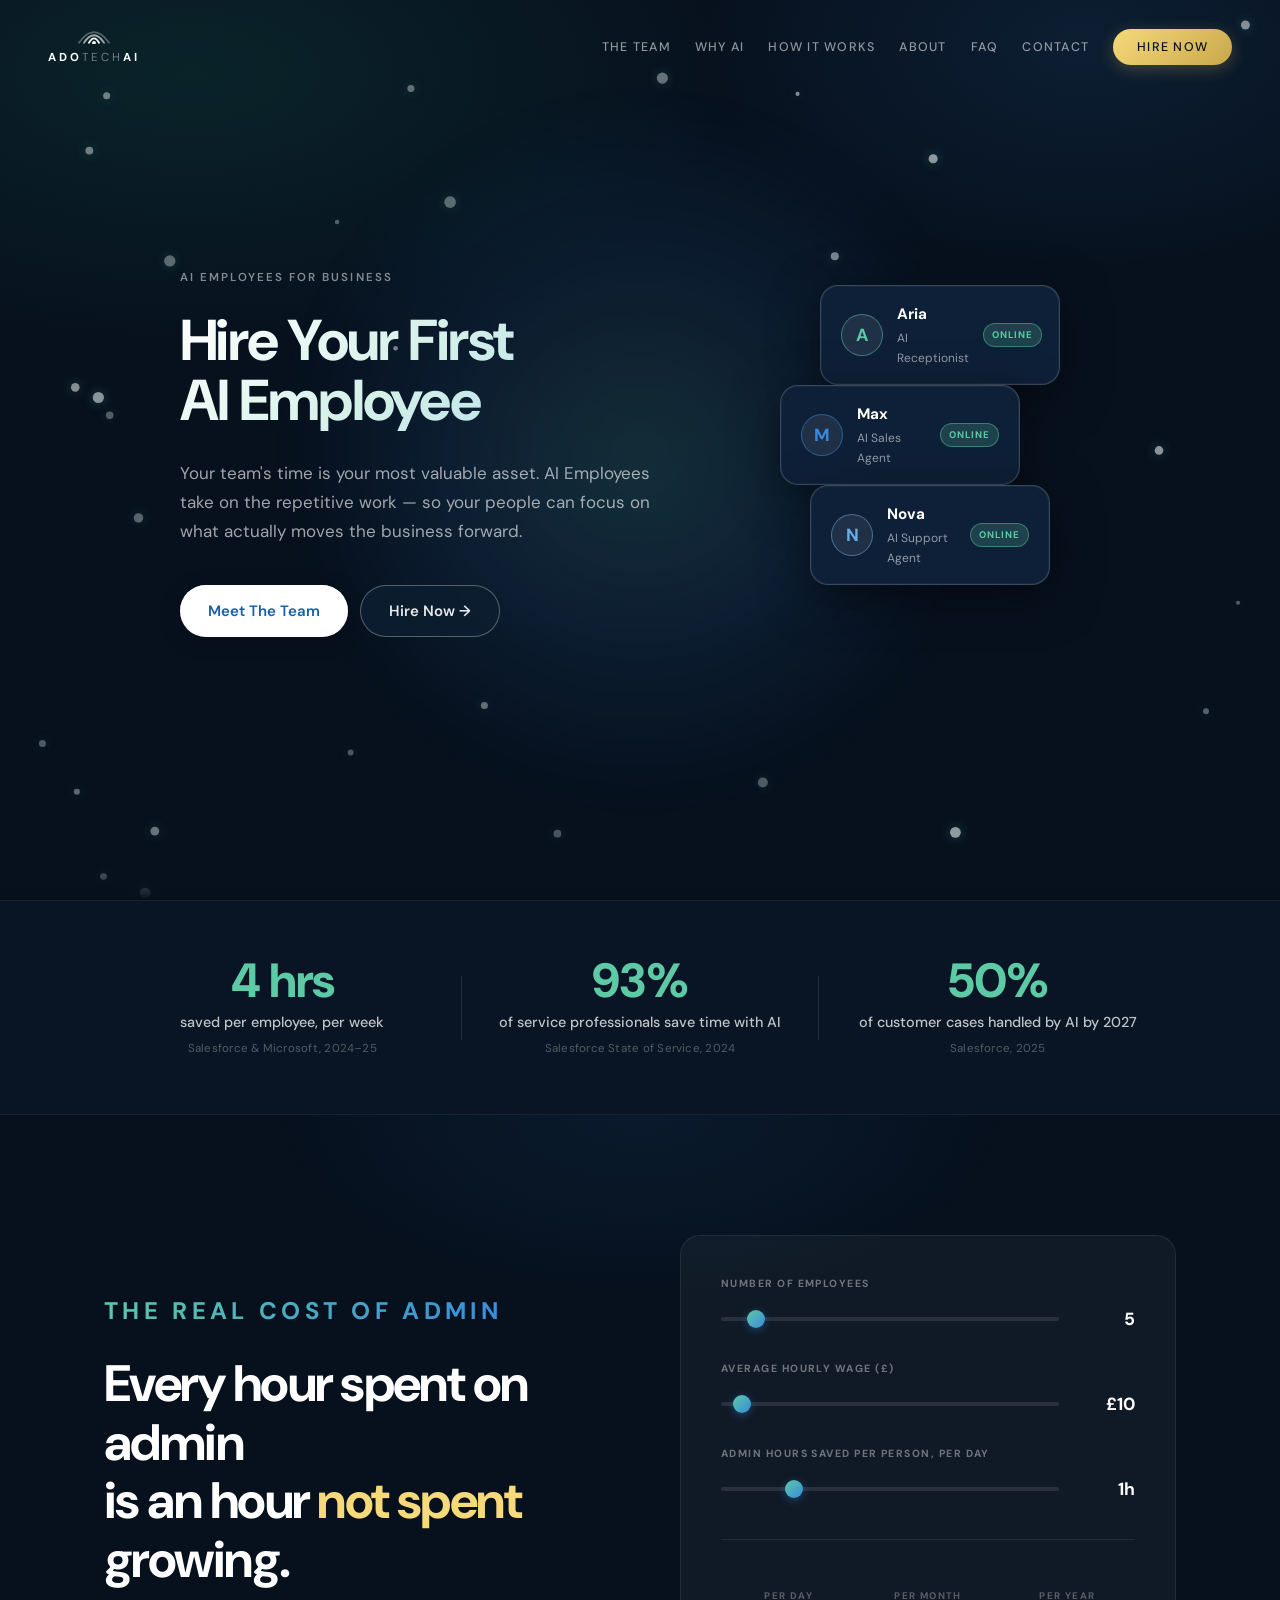
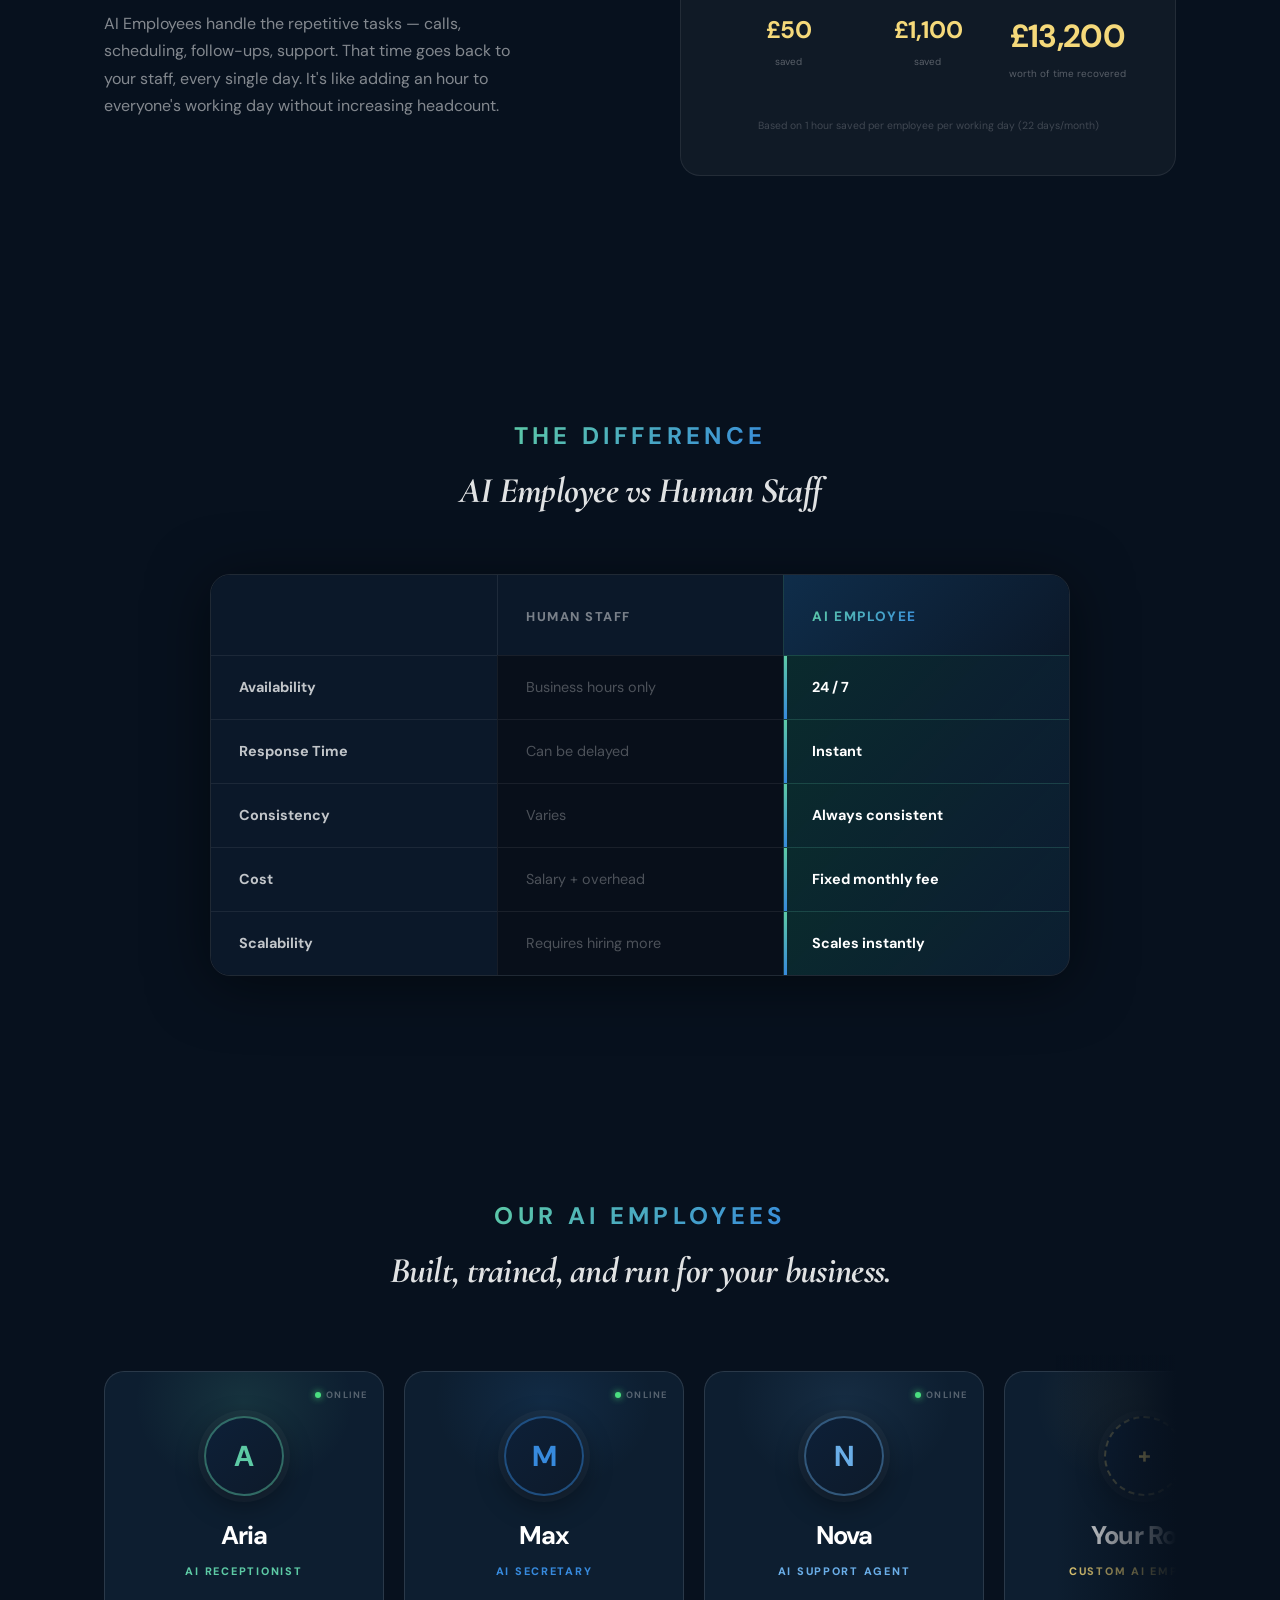
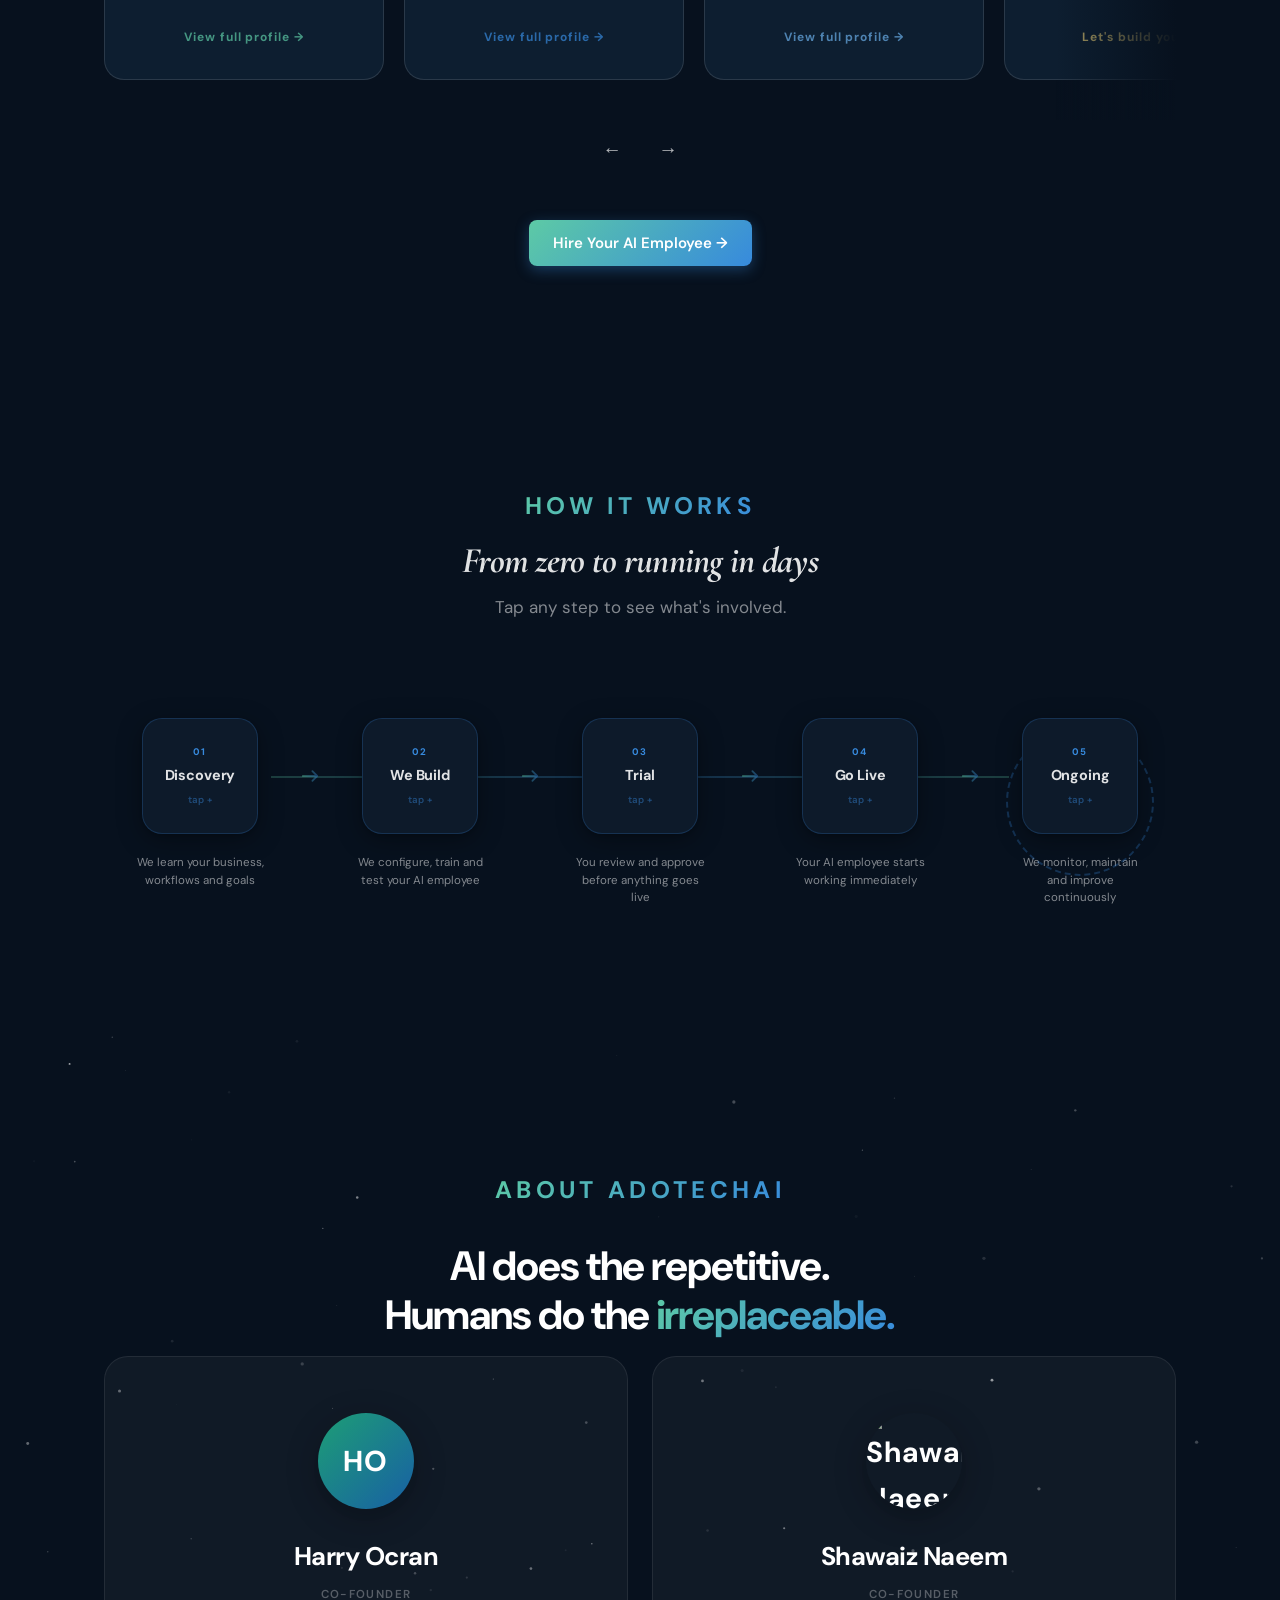
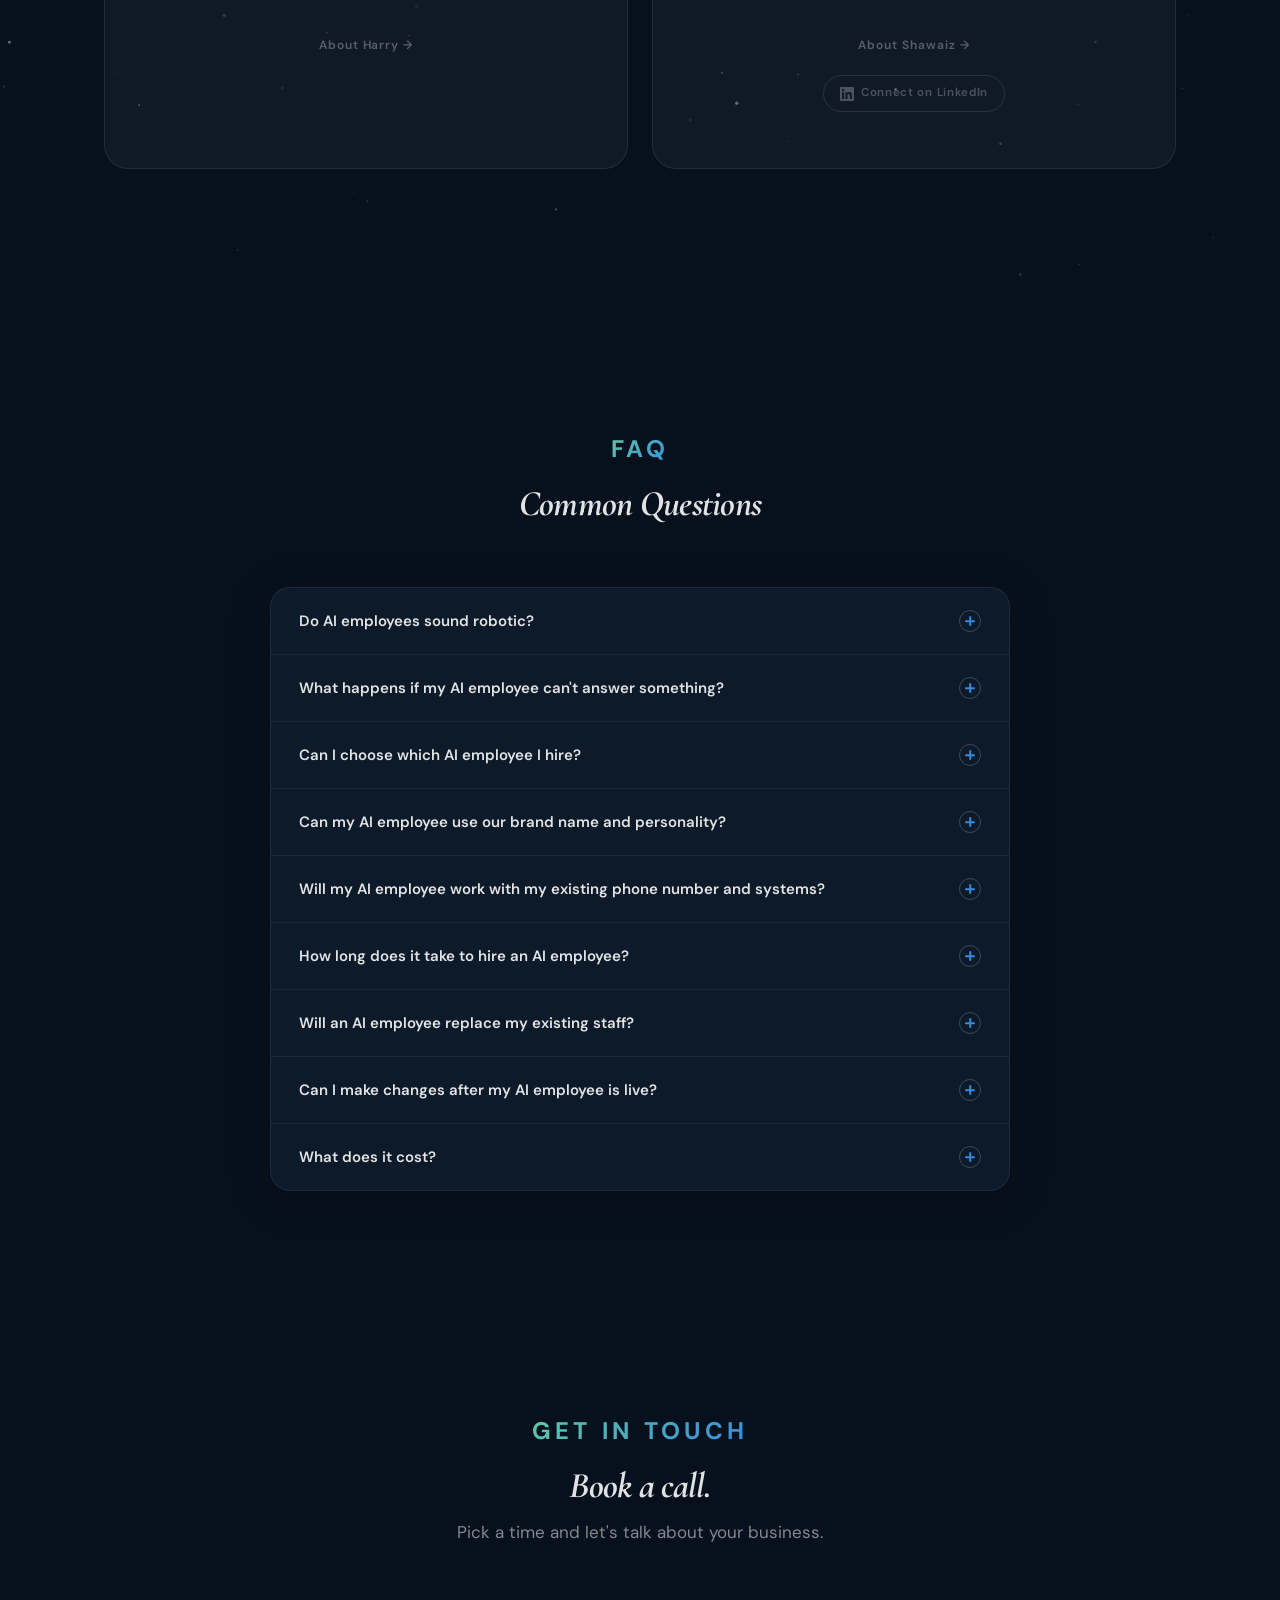
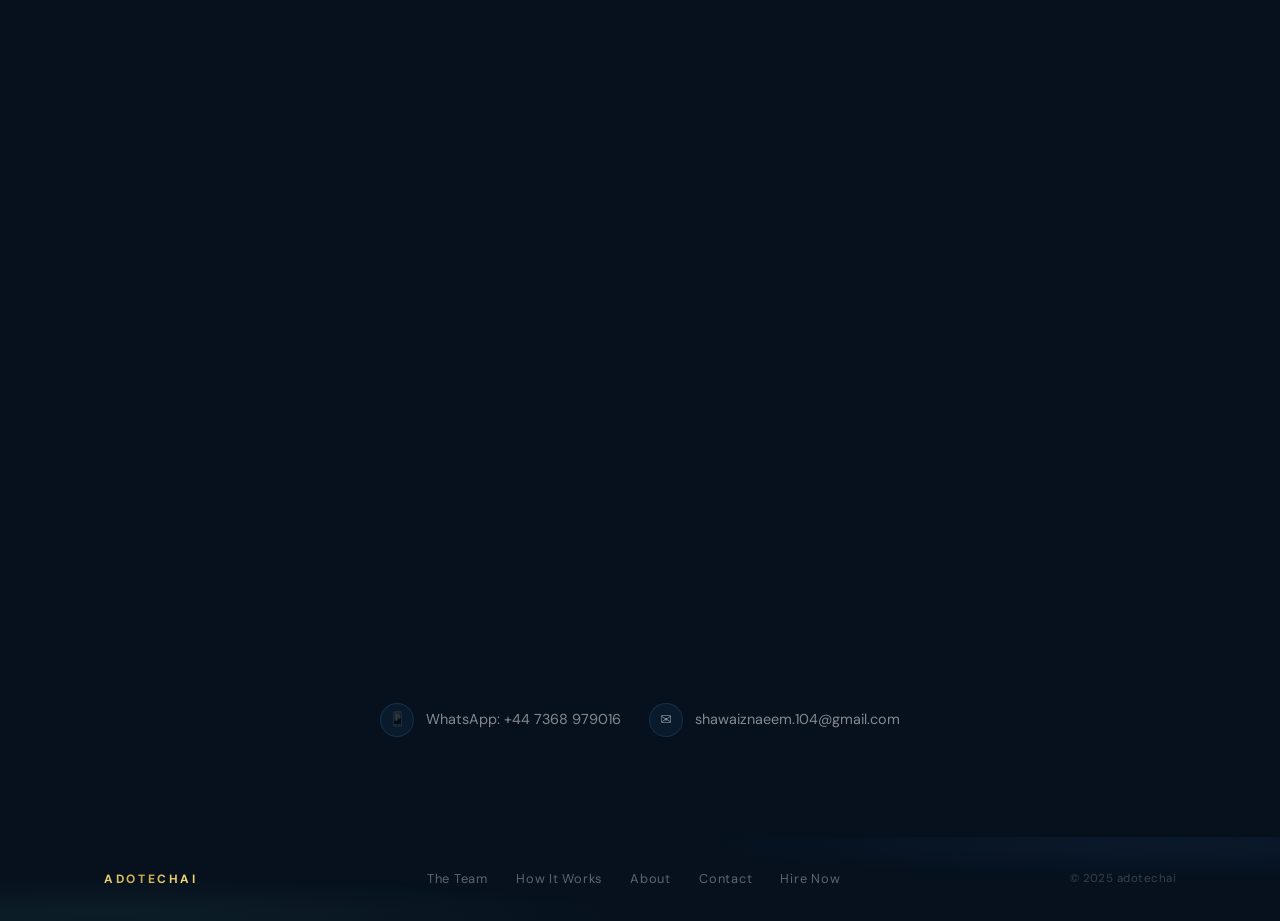
==== commit ab32a42f: "Remove circle borders from carousel arrows — plain white arrows only" ====
--- a/index-new.html
+++ b/index-new.html
@@ -592,18 +592,18 @@
     .lineup-nav__btn {
       width: 44px; height: 44px;
       border-radius: 50%;
-      border: 1px solid rgba(0,0,0,0.1);
-      background: #fff;
-      box-shadow: 0 2px 12px rgba(0,0,0,0.08);
+      border: none;
+      background: transparent;
       display: flex; align-items: center; justify-content: center;
       cursor: pointer;
-      transition: box-shadow 0.2s ease, transform 0.2s ease;
-      font-size: 1rem;
-      color: var(--text);
+      transition: transform 0.2s ease, opacity 0.2s ease;
+      font-size: 1.2rem;
+      color: #fff;
+      opacity: 0.7;
     }
     .lineup-nav__btn:hover {
-      box-shadow: 0 6px 20px rgba(0,0,0,0.14);
-      transform: scale(1.06);
+      transform: scale(1.15);
+      opacity: 1;
     }
 
     /* Hide old elements */
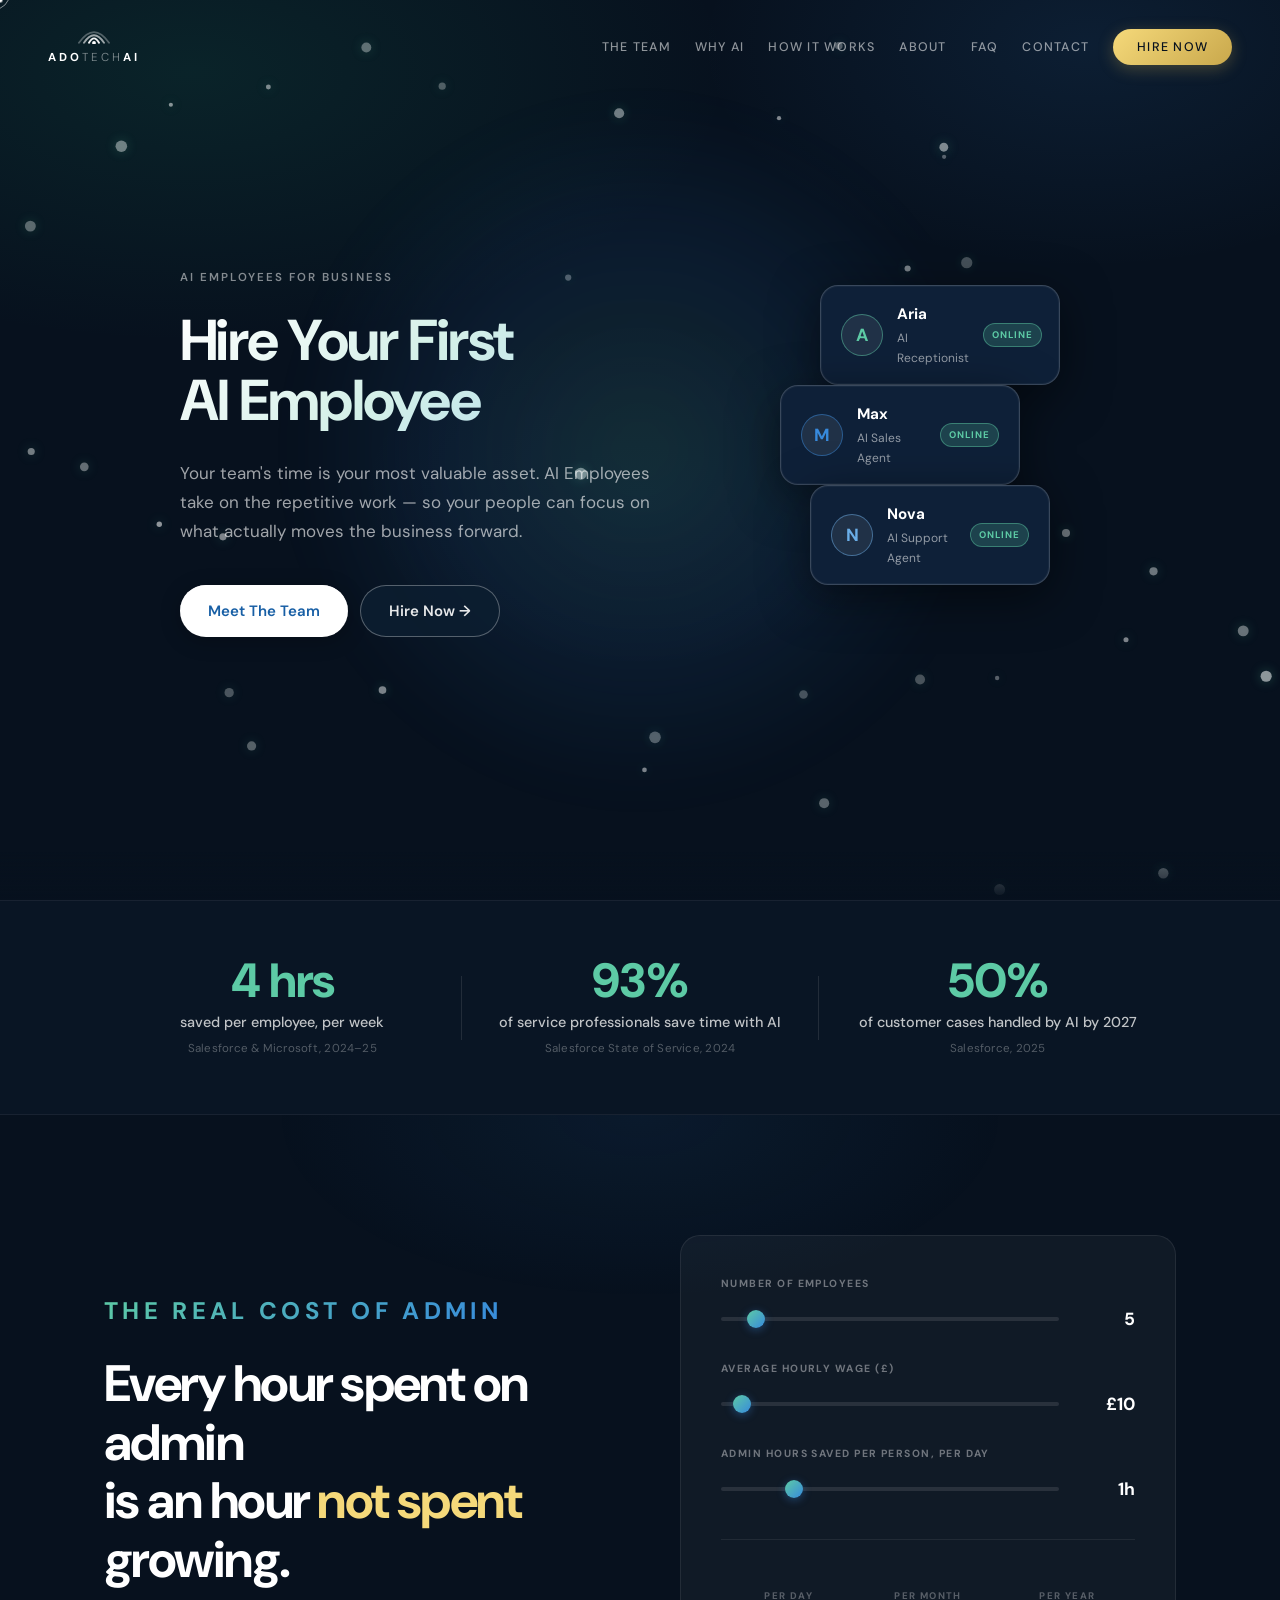
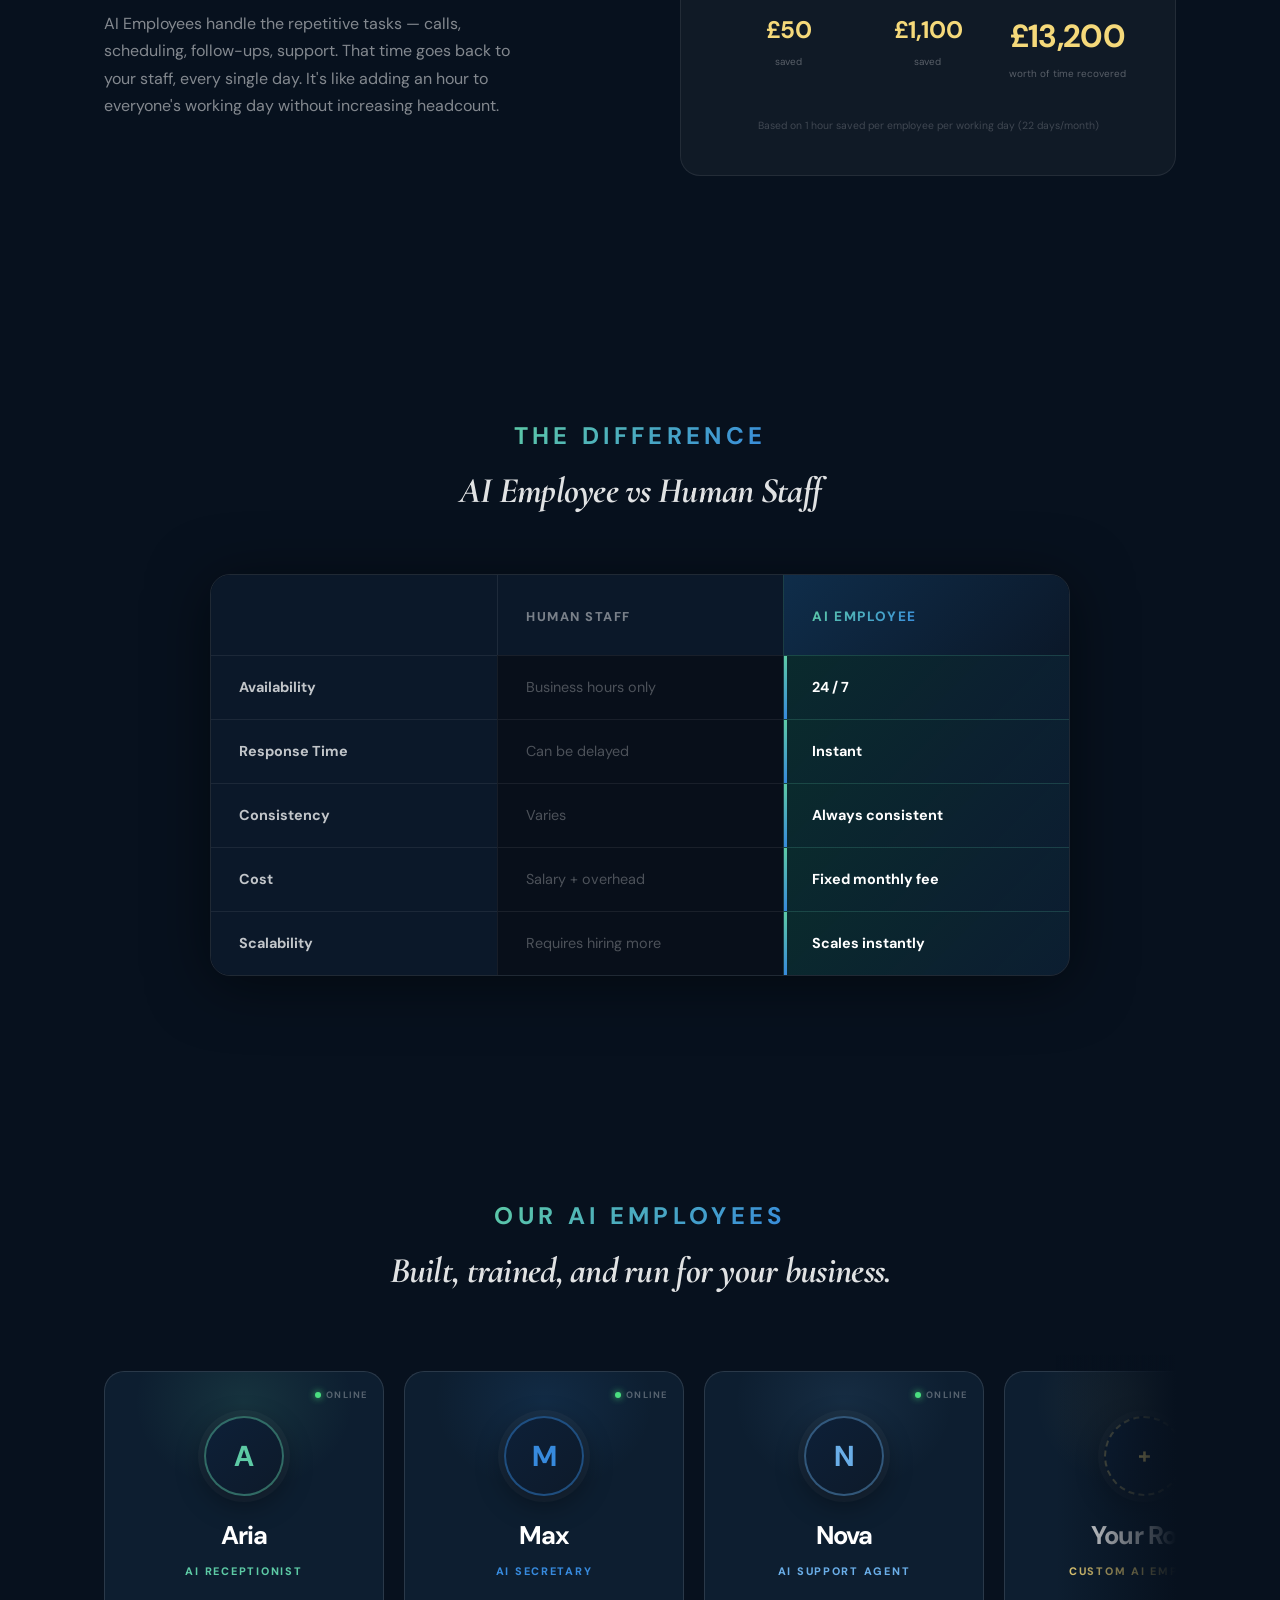
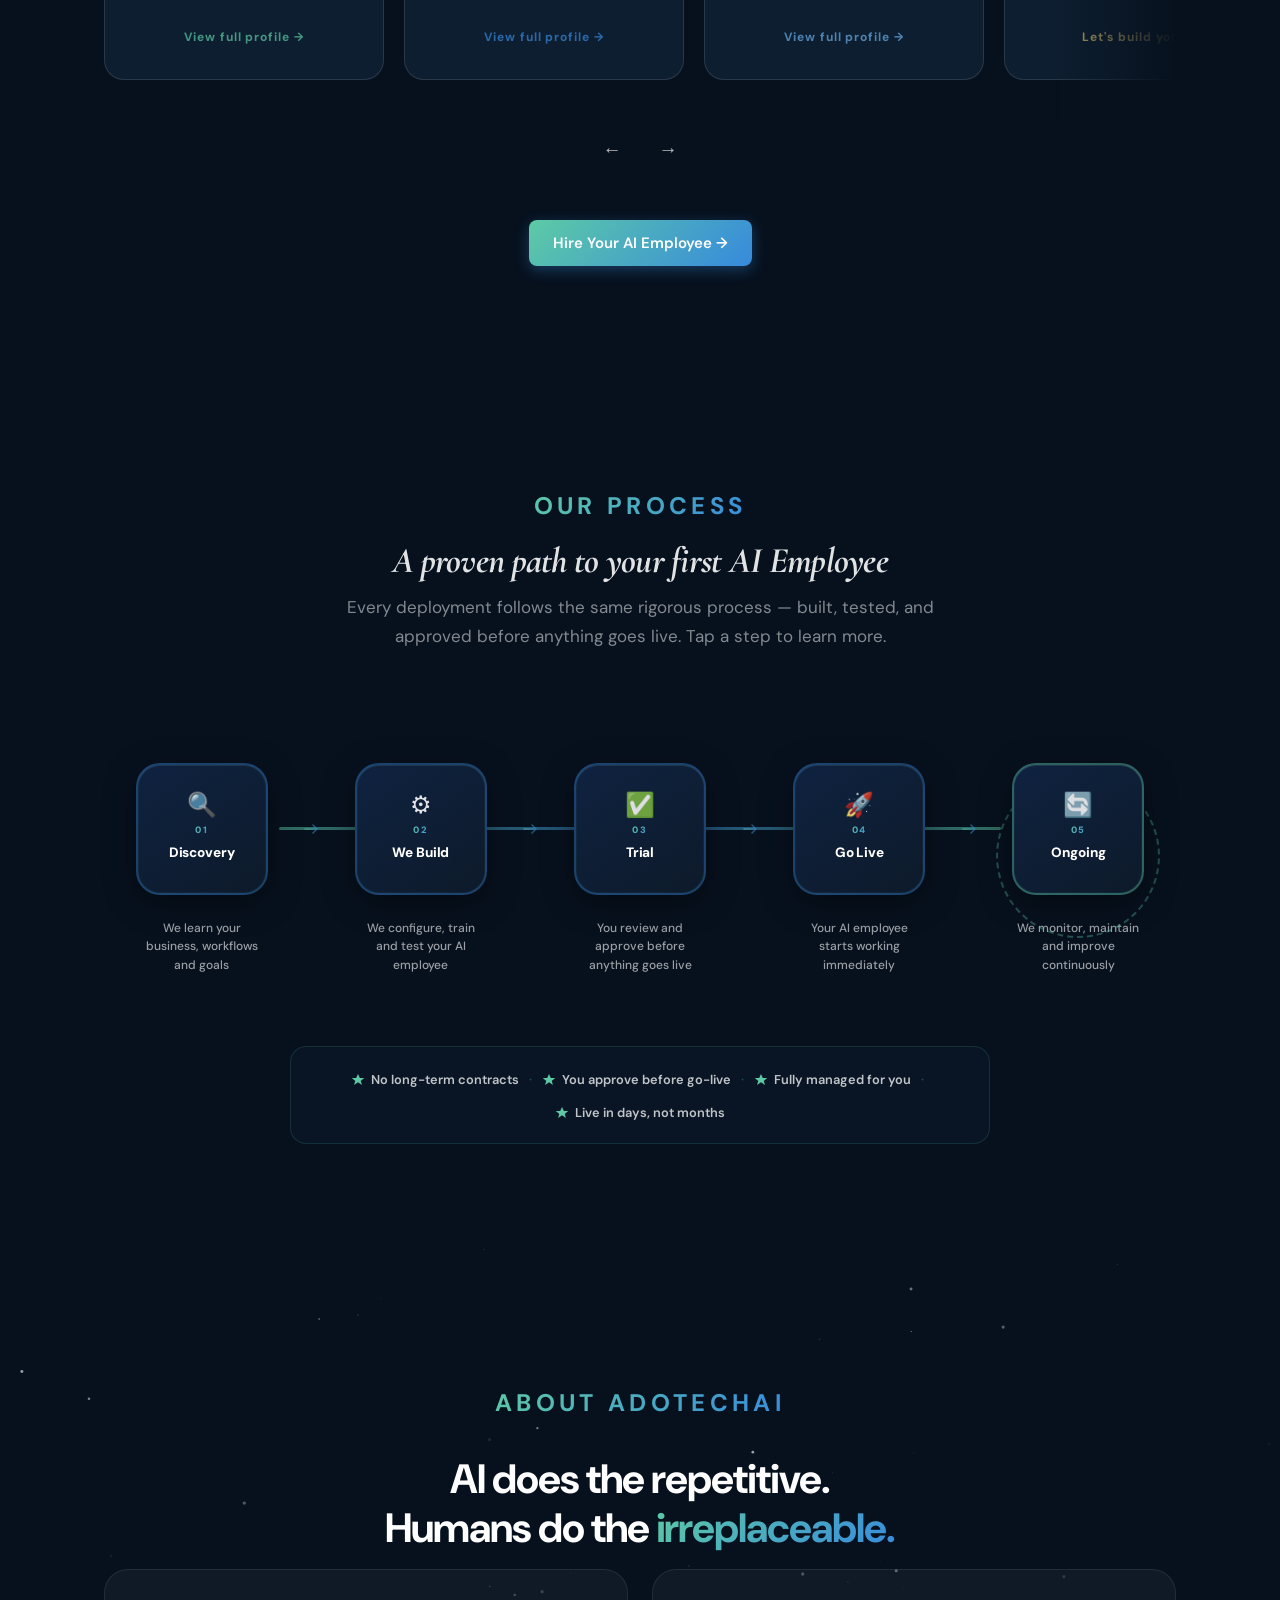
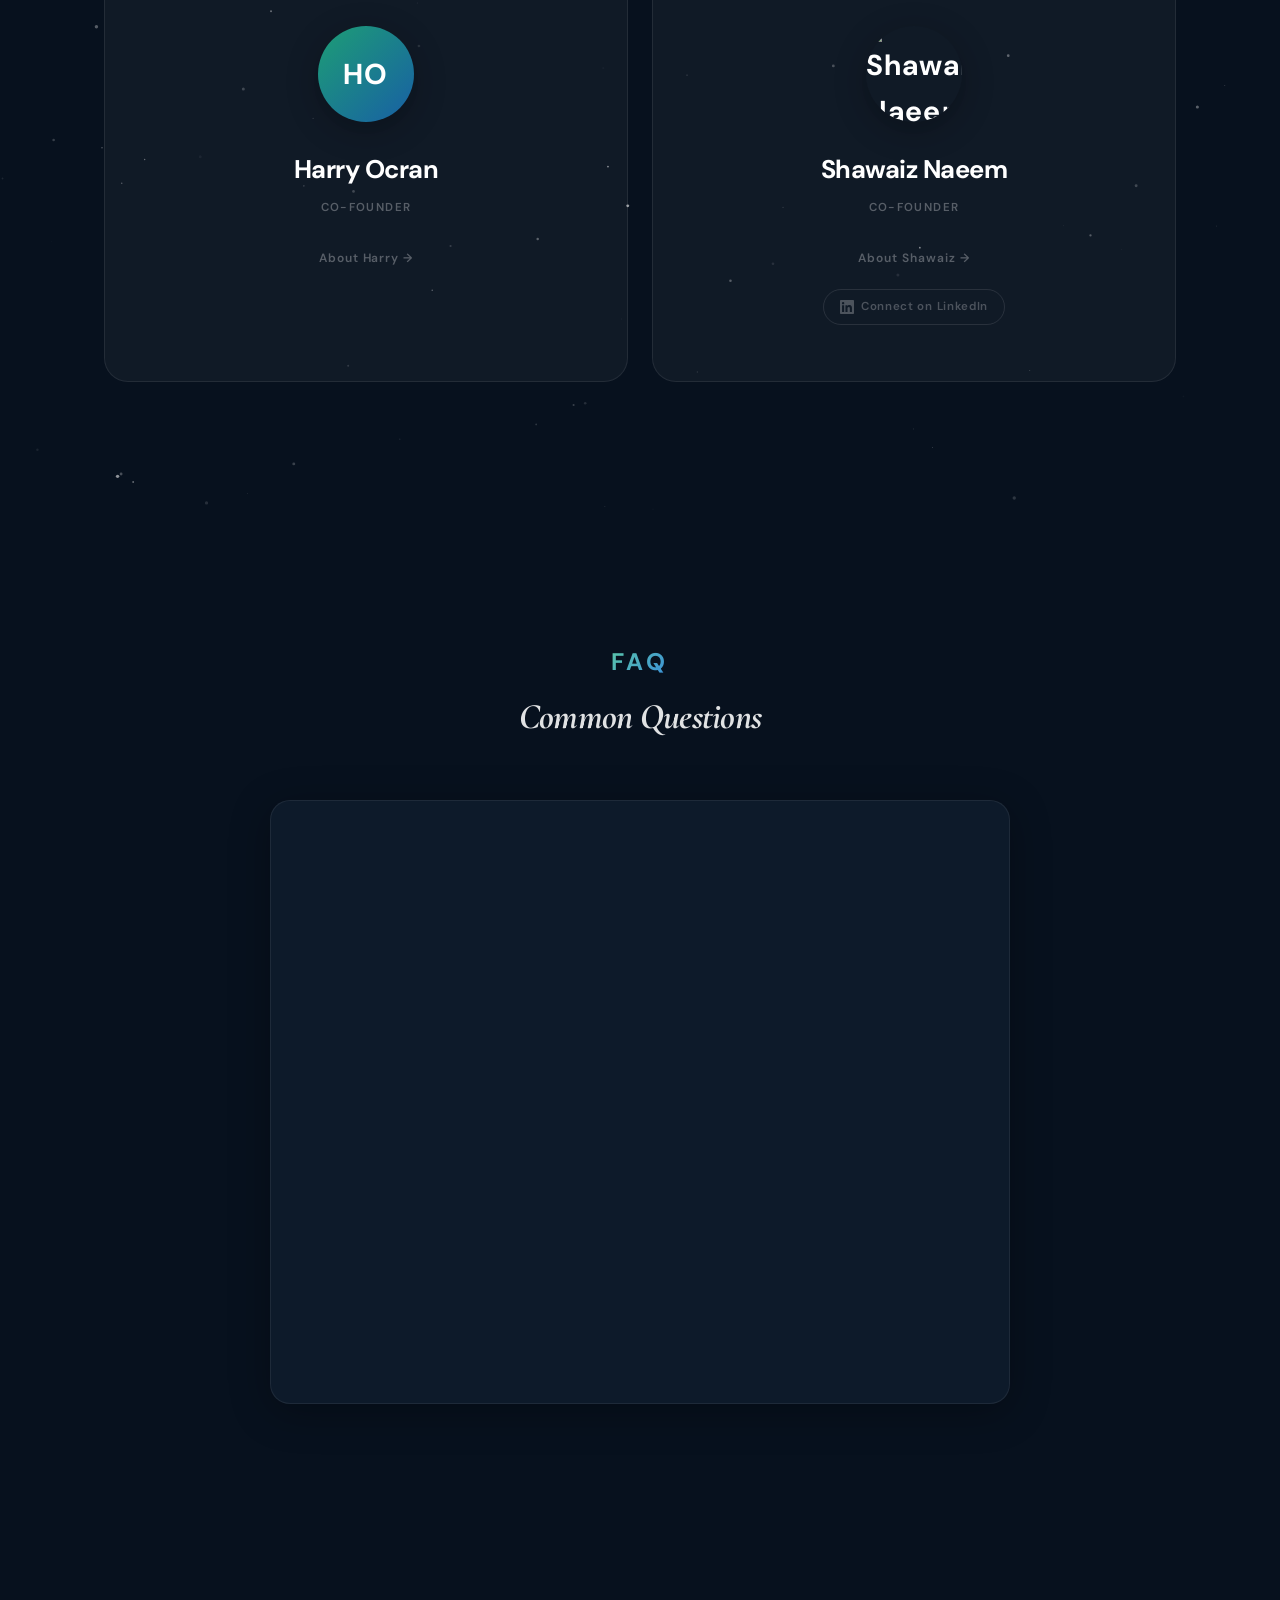
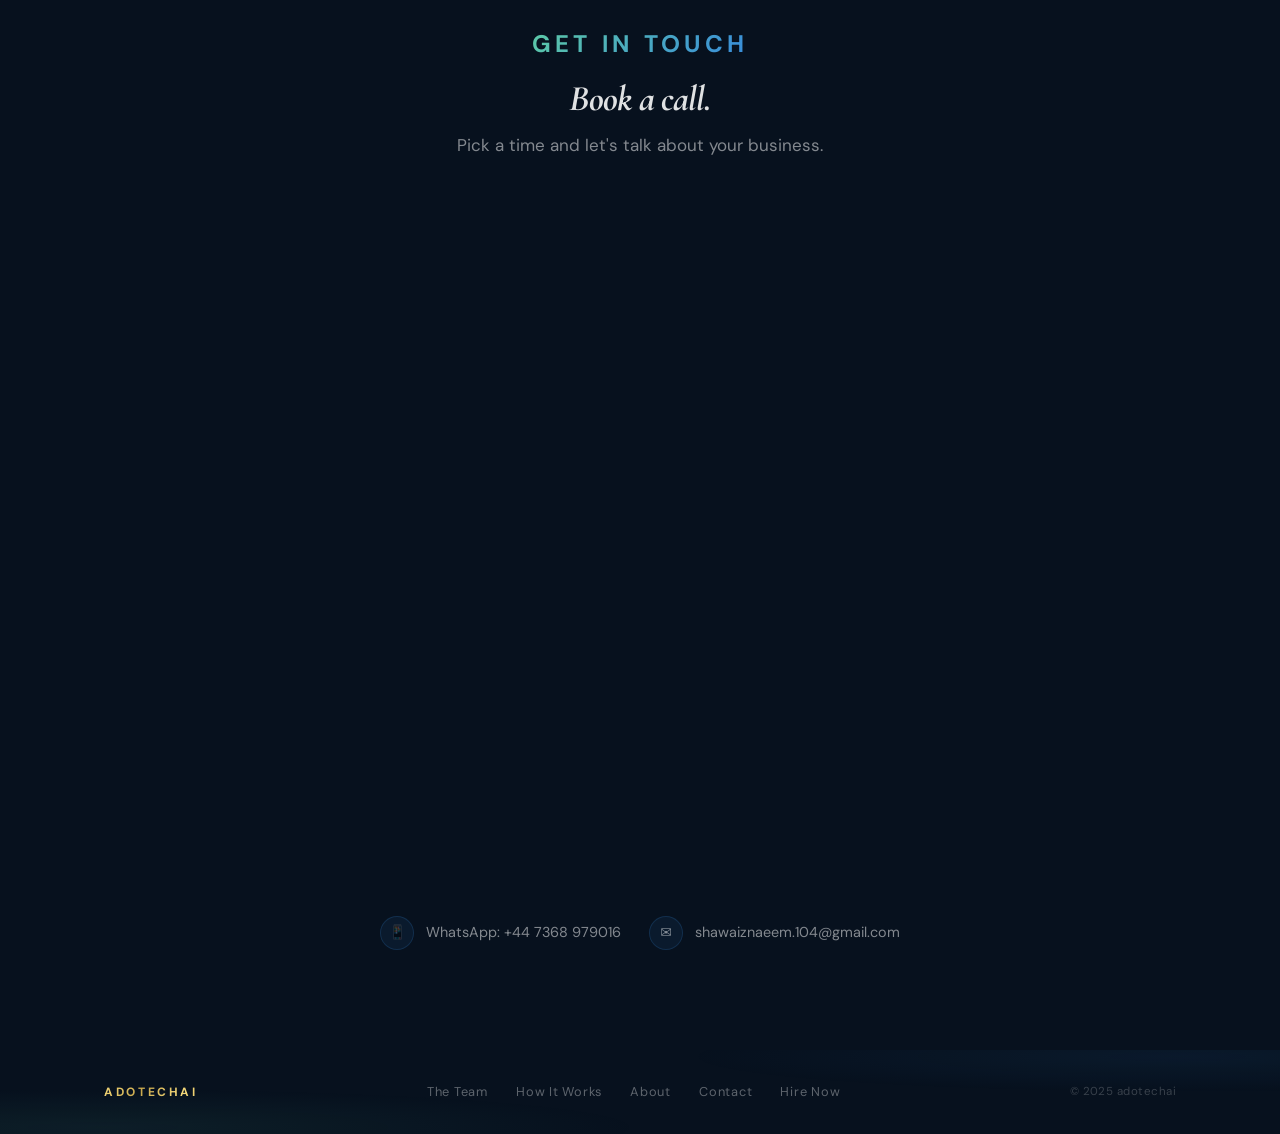
==== commit 410cb2a0: "Upgrade process section: bigger nodes, icons, bold connector, trust badge row, stronger copy" ====
--- a/index-new.html
+++ b/index-new.html
@@ -771,19 +771,20 @@
        ============================================================ */
     .process-flow-wrap {
       position: relative;
-      padding: 32px 0 24px;
-    }
-
-    /* Connecting gradient line behind nodes */
+      padding: 48px 0 32px;
+    }
+
+    /* Bold connecting line */
     .process-flow-wrap::before {
       content: '';
       position: absolute;
-      top: 90px; /* vertically centred on node */
-      left: calc(10% + 60px);
-      right: calc(10% + 60px);
-      height: 2px;
+      top: 112px;
+      left: calc(10% + 68px);
+      right: calc(10% + 68px);
+      height: 3px;
       background: linear-gradient(to right, #5DCAA5, #378ADD, #5DCAA5);
-      opacity: 0.25;
+      opacity: 0.5;
+      border-radius: 2px;
     }
 
     .process-flow {
@@ -793,7 +794,6 @@
       gap: 0;
     }
 
-    /* Each step + arrow wrapper */
     .process-step-wrap {
       flex: 1;
       display: flex;
@@ -810,54 +810,62 @@
     }
 
     .process-step__node {
-      width: 116px; height: 116px;
-      border-radius: 20px;
-      background: #0d1a2a;
-      border: 1.5px solid rgba(55,138,221,0.22);
-      box-shadow: 0 6px 24px rgba(0,0,0,0.35), 0 1px 4px rgba(0,0,0,0.2);
+      width: 132px; height: 132px;
+      border-radius: 24px;
+      background: linear-gradient(145deg, #0f2240, #0d1a2a);
+      border: 2px solid rgba(55,138,221,0.35);
+      box-shadow:
+        0 8px 32px rgba(0,0,0,0.45),
+        0 0 0 1px rgba(93,202,165,0.06) inset,
+        0 1px 0 rgba(255,255,255,0.06) inset;
       display: flex;
       flex-direction: column;
       align-items: center;
       justify-content: center;
-      gap: 5px;
-      margin-bottom: 20px;
-      transition: transform 0.22s ease, border-color 0.22s ease, box-shadow 0.22s ease;
+      gap: 4px;
+      margin-bottom: 24px;
+      transition: transform 0.25s ease, border-color 0.25s ease, box-shadow 0.25s ease;
       position: relative;
       z-index: 2;
     }
     .process-step:hover .process-step__node {
-      transform: translateY(-6px);
-      border-color: #378ADD;
-      box-shadow: 0 20px 48px rgba(55,138,221,0.18), 0 2px 8px rgba(0,0,0,0.06);
+      transform: translateY(-8px);
+      border-color: #5DCAA5;
+      box-shadow:
+        0 24px 56px rgba(55,138,221,0.25),
+        0 0 32px rgba(93,202,165,0.12),
+        0 0 0 1px rgba(93,202,165,0.15) inset;
+    }
+
+    .process-step__icon {
+      font-size: 1.5rem;
+      line-height: 1;
+      margin-bottom: 2px;
     }
 
     .process-step__num {
-      font-size: 0.6rem;
-      font-weight: 700;
-      letter-spacing: 0.14em;
-      color: #378ADD;
+      font-size: 0.58rem;
+      font-weight: 800;
+      letter-spacing: 0.18em;
+      background: linear-gradient(135deg, #5DCAA5, #378ADD);
+      -webkit-background-clip: text;
+      -webkit-text-fill-color: transparent;
+      background-clip: text;
       text-transform: uppercase;
     }
     .process-step__label {
       font-family: var(--font);
-      font-size: 0.9rem;
-      font-weight: 700;
-      color: var(--text);
+      font-size: 0.85rem;
+      font-weight: 800;
+      color: #fff;
       letter-spacing: -0.01em;
     }
-    /* Small "tap" hint */
-    .process-step__hint {
-      font-size: 0.6rem;
-      color: rgba(55,138,221,0.45);
-      font-weight: 600;
-      letter-spacing: 0.04em;
-    }
-    .process-step:hover .process-step__hint { color: #378ADD; }
 
     /* Sub-label below node */
     .process-step__sub {
-      font-size: 0.72rem;
-      color: var(--text-muted);
+      font-size: 0.75rem;
+      font-weight: 500;
+      color: rgba(255,255,255,0.6);
       text-align: center;
       line-height: 1.55;
       max-width: 130px;
@@ -869,35 +877,65 @@
       display: flex;
       align-items: center;
       justify-content: center;
-      height: 116px; /* match node height */
+      height: 132px;
       padding: 0 2px;
       position: relative;
       z-index: 1;
     }
     .process-arrow svg {
-      width: 24px; height: 24px;
-      opacity: 0.4;
-    }
-
-    /* Circular ring around step 5 (Ongoing) */
+      width: 20px; height: 20px;
+      opacity: 0.5;
+    }
+
+    /* Spinning ring on Ongoing step */
     .process-step--ongoing .process-step__node {
-      border-color: rgba(55,138,221,0.22);
+      border-color: rgba(93,202,165,0.4);
     }
     .process-step--ongoing::before {
       content: '';
       position: absolute;
       top: 50%;
       left: 50%;
-      transform: translate(-50%, calc(-50% - 10px)); /* offset to centre on node */
-      width: 148px; height: 148px;
+      transform: translate(-50%, calc(-50% - 12px));
+      width: 164px; height: 164px;
       border-radius: 50%;
-      border: 2px dashed rgba(55,138,221,0.28);
+      border: 2px dashed rgba(93,202,165,0.35);
       pointer-events: none;
       z-index: 1;
       animation: spin-slow 18s linear infinite;
     }
     @keyframes spin-slow {
-      to { transform: translate(-50%, calc(-50% - 10px)) rotate(360deg); }
+      to { transform: translate(-50%, calc(-50% - 12px)) rotate(360deg); }
+    }
+
+    /* Trust badge row */
+    .process-trust {
+      display: flex;
+      align-items: center;
+      justify-content: center;
+      flex-wrap: wrap;
+      gap: 10px 4px;
+      margin-top: 40px;
+      padding: 20px 28px;
+      background: rgba(13,26,42,0.6);
+      border: 1px solid rgba(93,202,165,0.15);
+      border-radius: 16px;
+      max-width: 700px;
+      margin-left: auto;
+      margin-right: auto;
+    }
+    .process-trust__item {
+      display: flex;
+      align-items: center;
+      gap: 6px;
+      font-size: 0.8rem;
+      font-weight: 600;
+      color: rgba(255,255,255,0.75);
+    }
+    .process-trust__sep {
+      color: rgba(93,202,165,0.3);
+      font-size: 1rem;
+      padding: 0 6px;
     }
 
     /* Hide old elements */
@@ -1702,9 +1740,9 @@
   <section class="section section--alt" id="process">
     <div class="container">
       <div class="section__header">
-        <p class="section__eyebrow">How It Works</p>
-        <h2 class="section__display">From zero to running in days</h2>
-        <p class="section__lead" style="margin-top:8px;">Tap any step to see what's involved.</p>
+        <p class="section__eyebrow">Our Process</p>
+        <h2 class="section__display">A proven path to your first AI Employee</h2>
+        <p class="section__lead" style="margin-top:8px;">Every deployment follows the same rigorous process — built, tested, and approved before anything goes live. Tap a step to learn more.</p>
       </div>
 
       <!-- Horizontal process flow -->
@@ -1714,9 +1752,9 @@
           <div class="process-step-wrap">
             <div class="process-step" onclick="openProcessModal(0)">
               <div class="process-step__node">
+                <span class="process-step__icon">🔍</span>
                 <span class="process-step__num">01</span>
                 <span class="process-step__label">Discovery</span>
-                <span class="process-step__hint">tap +</span>
               </div>
               <p class="process-step__sub">We learn your business, workflows and goals</p>
             </div>
@@ -1729,9 +1767,9 @@
           <div class="process-step-wrap">
             <div class="process-step" onclick="openProcessModal(1)">
               <div class="process-step__node">
+                <span class="process-step__icon">⚙️</span>
                 <span class="process-step__num">02</span>
                 <span class="process-step__label">We Build</span>
-                <span class="process-step__hint">tap +</span>
               </div>
               <p class="process-step__sub">We configure, train and test your AI employee</p>
             </div>
@@ -1744,9 +1782,9 @@
           <div class="process-step-wrap">
             <div class="process-step" onclick="openProcessModal(2)">
               <div class="process-step__node">
+                <span class="process-step__icon">✅</span>
                 <span class="process-step__num">03</span>
                 <span class="process-step__label">Trial</span>
-                <span class="process-step__hint">tap +</span>
               </div>
               <p class="process-step__sub">You review and approve before anything goes live</p>
             </div>
@@ -1759,9 +1797,9 @@
           <div class="process-step-wrap">
             <div class="process-step" onclick="openProcessModal(3)">
               <div class="process-step__node">
+                <span class="process-step__icon">🚀</span>
                 <span class="process-step__num">04</span>
                 <span class="process-step__label">Go Live</span>
-                <span class="process-step__hint">tap +</span>
               </div>
               <p class="process-step__sub">Your AI employee starts working immediately</p>
             </div>
@@ -1774,9 +1812,9 @@
           <div class="process-step-wrap">
             <div class="process-step process-step--ongoing" onclick="openProcessModal(4)">
               <div class="process-step__node">
+                <span class="process-step__icon">🔄</span>
                 <span class="process-step__num">05</span>
                 <span class="process-step__label">Ongoing</span>
-                <span class="process-step__hint">tap +</span>
               </div>
               <p class="process-step__sub">We monitor, maintain and improve continuously</p>
             </div>
@@ -1784,6 +1822,29 @@
 
         </div>
       </div><!-- /.process-flow-wrap -->
+
+      <!-- Trust badges -->
+      <div class="process-trust">
+        <span class="process-trust__item">
+          <svg width="14" height="14" viewBox="0 0 14 14" fill="none"><path d="M7 1L8.8 5.1H13.2L9.7 7.9L11 12L7 9.3L3 12L4.3 7.9L0.8 5.1H5.2L7 1Z" fill="#5DCAA5"/></svg>
+          No long-term contracts
+        </span>
+        <span class="process-trust__sep">·</span>
+        <span class="process-trust__item">
+          <svg width="14" height="14" viewBox="0 0 14 14" fill="none"><path d="M7 1L8.8 5.1H13.2L9.7 7.9L11 12L7 9.3L3 12L4.3 7.9L0.8 5.1H5.2L7 1Z" fill="#5DCAA5"/></svg>
+          You approve before go-live
+        </span>
+        <span class="process-trust__sep">·</span>
+        <span class="process-trust__item">
+          <svg width="14" height="14" viewBox="0 0 14 14" fill="none"><path d="M7 1L8.8 5.1H13.2L9.7 7.9L11 12L7 9.3L3 12L4.3 7.9L0.8 5.1H5.2L7 1Z" fill="#5DCAA5"/></svg>
+          Fully managed for you
+        </span>
+        <span class="process-trust__sep">·</span>
+        <span class="process-trust__item">
+          <svg width="14" height="14" viewBox="0 0 14 14" fill="none"><path d="M7 1L8.8 5.1H13.2L9.7 7.9L11 12L7 9.3L3 12L4.3 7.9L0.8 5.1H5.2L7 1Z" fill="#5DCAA5"/></svg>
+          Live in days, not months
+        </span>
+      </div>
 
       <!-- Mobile fallback: simple step list (hidden on desktop) -->
       <div class="process-steps-mobile">
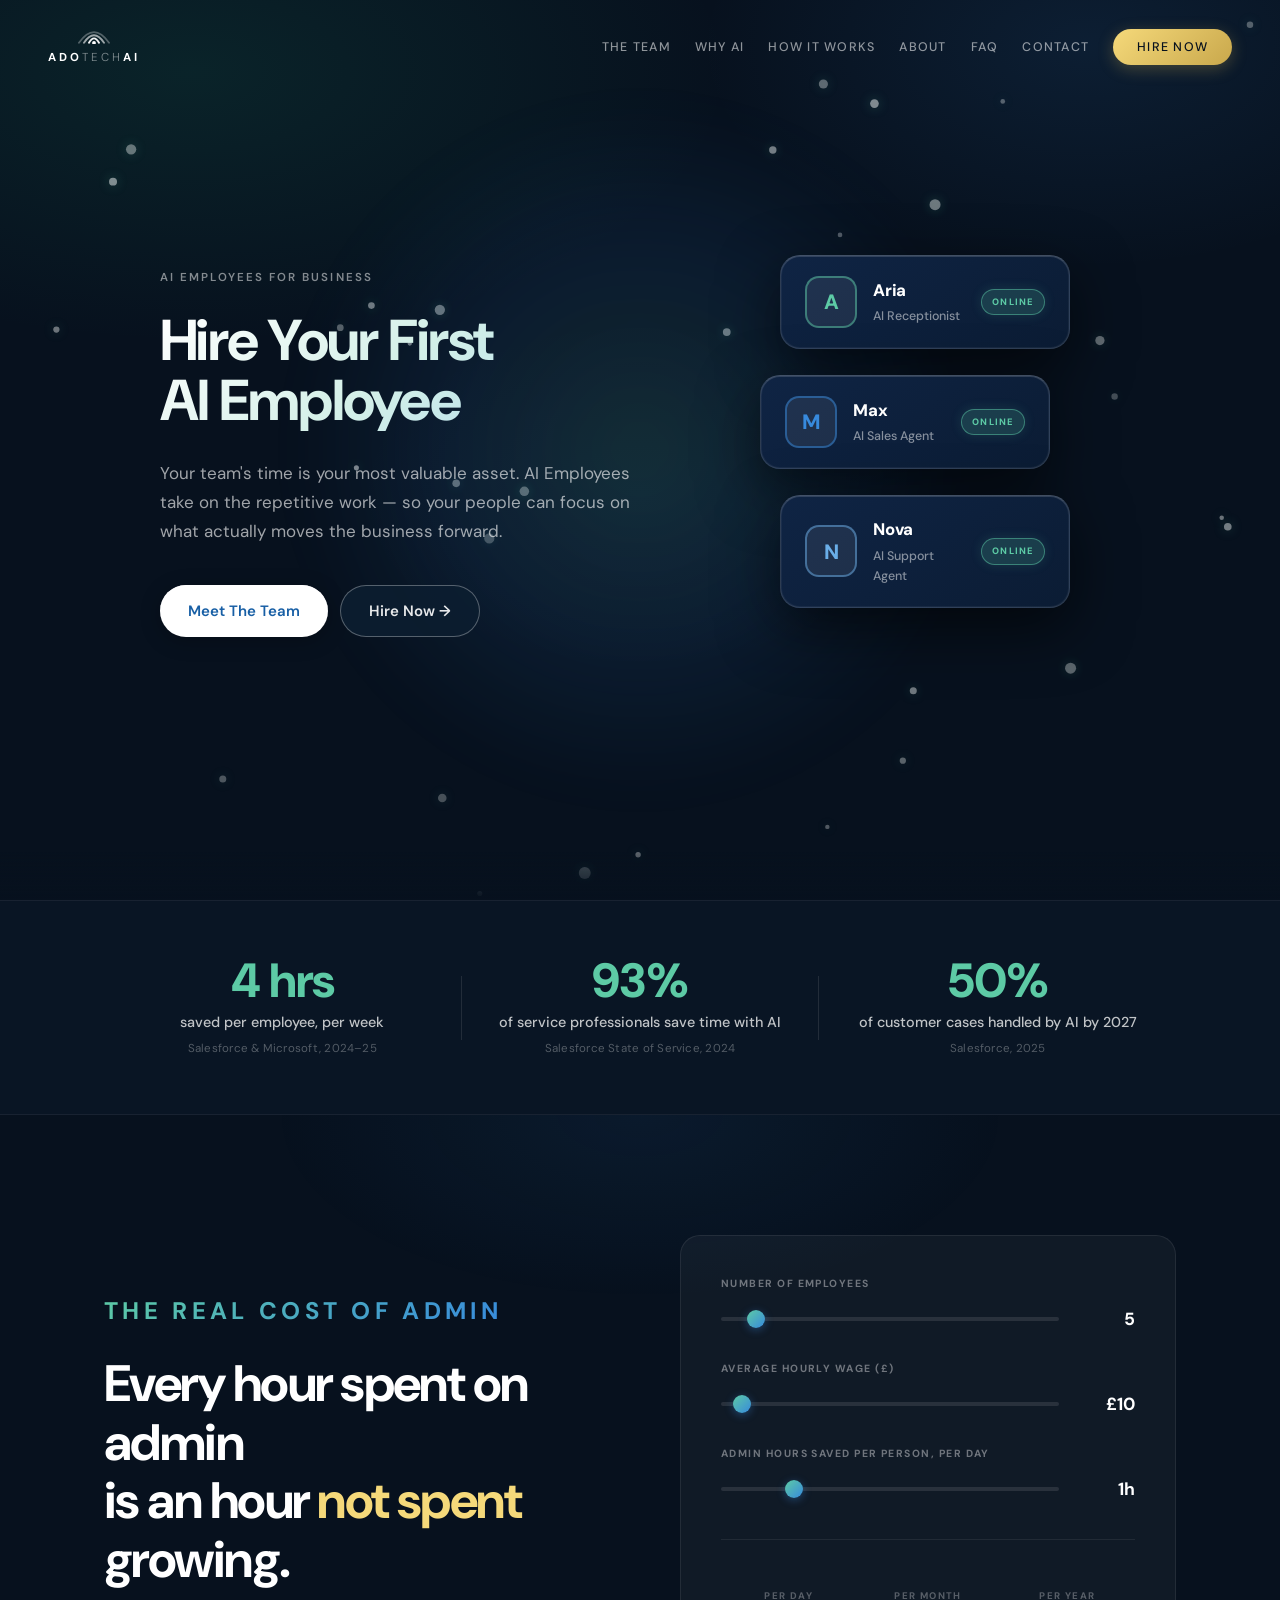
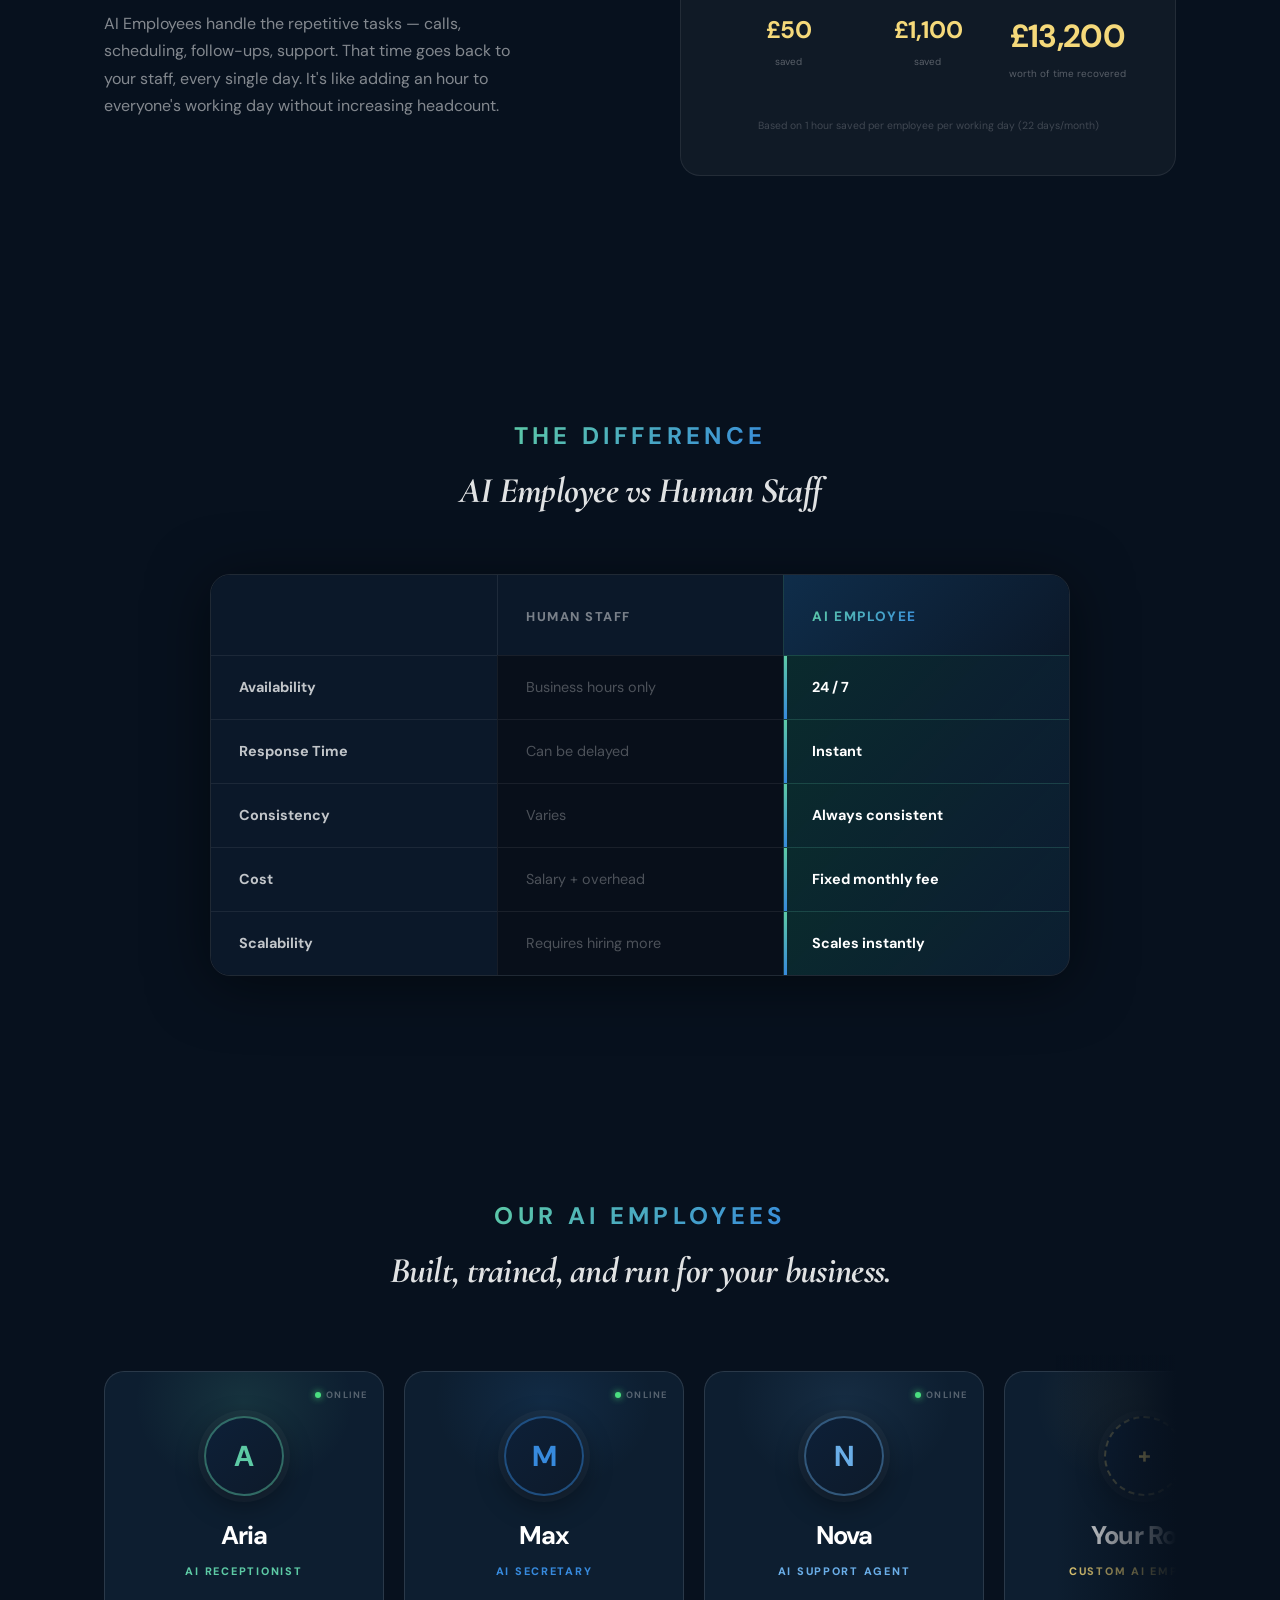
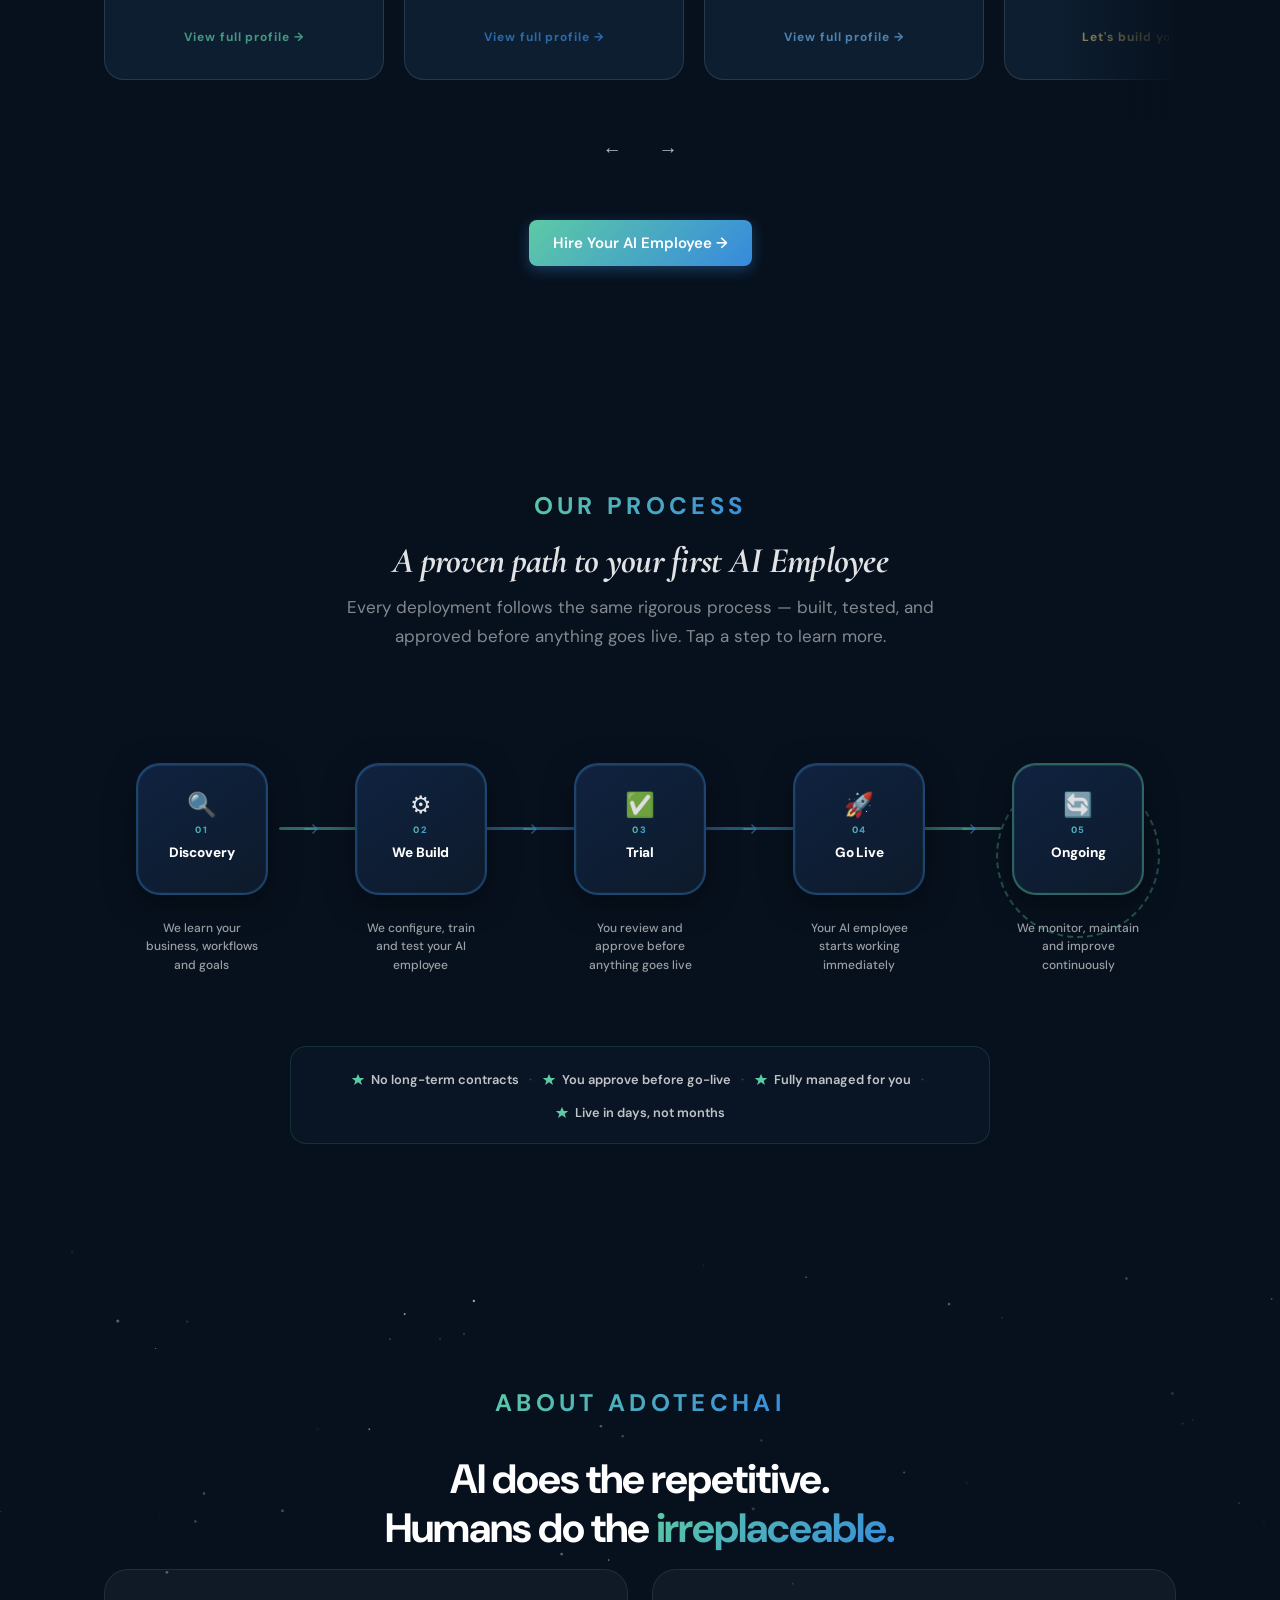
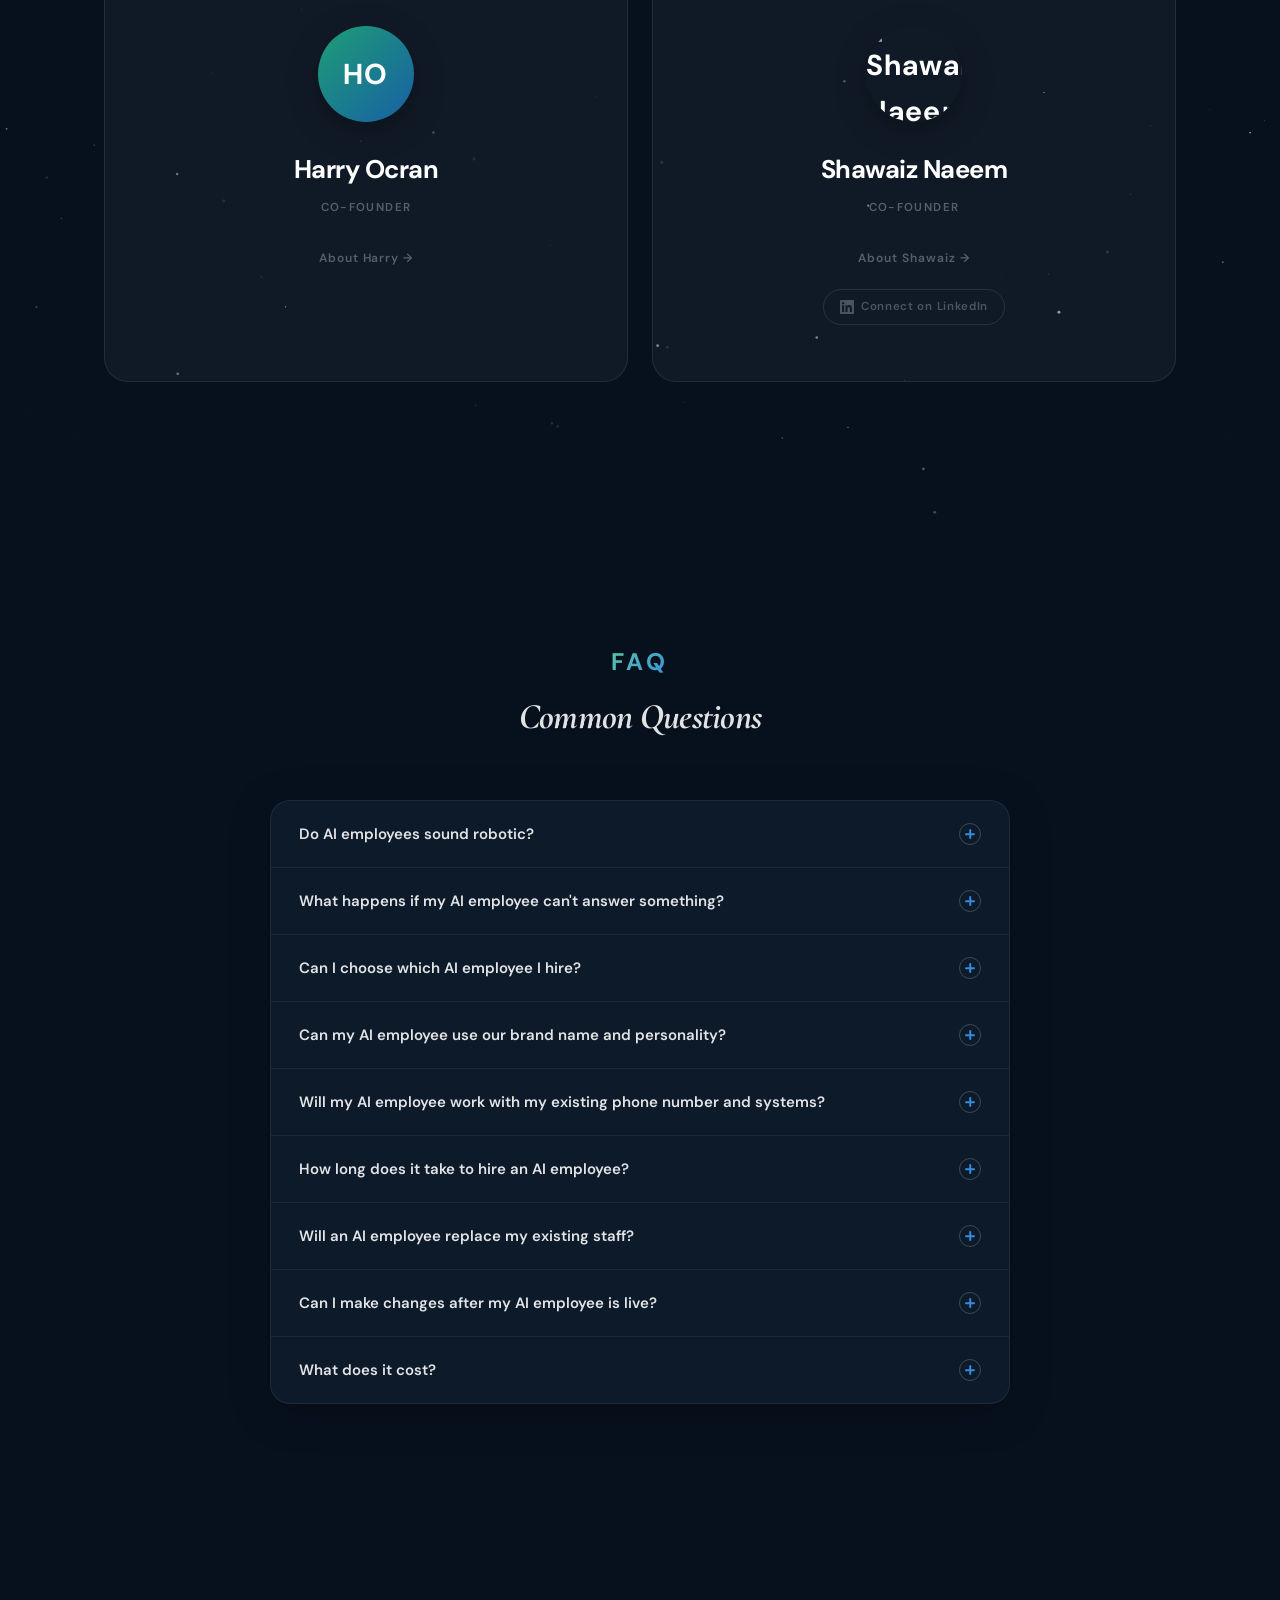
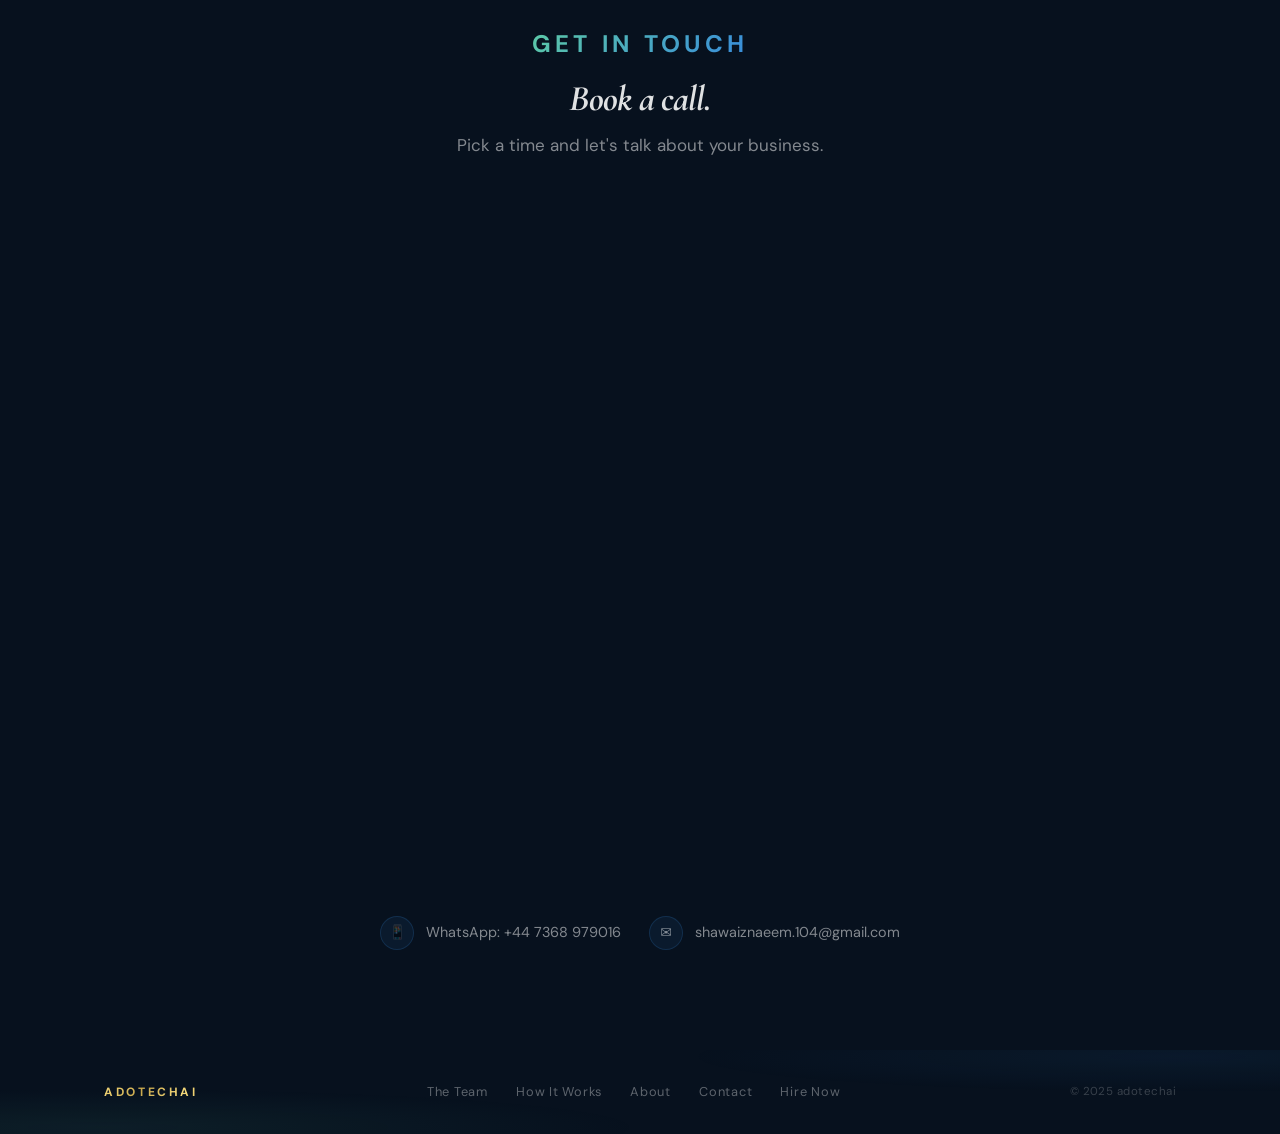
==== commit 589e6910: "Make hero employee cards bigger, bolder and more premium" ====
--- a/index-new.html
+++ b/index-new.html
@@ -165,7 +165,7 @@
       max-width: 520px;
     }
     .hero__right {
-      flex: 0 0 320px;
+      flex: 0 0 360px;
       position: relative;
     }
     .hero__trust {
@@ -201,7 +201,7 @@
     /* floating employee cards */
     .hero__cards-stack {
       position: relative;
-      height: 330px;
+      height: 390px;
       width: 100%;
     }
     .hero__emp-card {
@@ -209,47 +209,52 @@
       z-index: 1;
       display: flex;
       align-items: center;
-      gap: 14px;
-      background: #0e2038;
-      border: 1px solid rgba(255,255,255,0.18);
-      border-radius: 18px;
-      padding: 16px 20px;
-      width: 240px;
-      box-shadow: 0 12px 48px rgba(0,0,0,0.5), 0 0 0 1px rgba(255,255,255,0.04) inset;
-    }
-    .hero__emp-card--1 { top: 0; left: 40px; animation: floatA 6s ease-in-out infinite; }
-    .hero__emp-card--2 { top: 100px; left: 0; animation: floatB 7s ease-in-out infinite 0.8s; }
-    .hero__emp-card--3 { top: 200px; left: 30px; animation: floatA 8s ease-in-out infinite 1.6s; }
+      gap: 16px;
+      background: linear-gradient(145deg, #0f2444, #0b1c34);
+      border: 1px solid rgba(255,255,255,0.14);
+      border-top: 1px solid rgba(255,255,255,0.22);
+      border-radius: 20px;
+      padding: 20px 24px;
+      width: 290px;
+      box-shadow:
+        0 20px 60px rgba(0,0,0,0.6),
+        0 0 0 1px rgba(255,255,255,0.05) inset,
+        0 1px 0 rgba(255,255,255,0.1) inset;
+    }
+    .hero__emp-card--1 { top: 0; left: 20px; animation: floatA 6s ease-in-out infinite; }
+    .hero__emp-card--2 { top: 120px; left: 0; animation: floatB 7s ease-in-out infinite 0.8s; }
+    .hero__emp-card--3 { top: 240px; left: 20px; animation: floatA 8s ease-in-out infinite 1.6s; }
     @keyframes floatA {
       0%, 100% { transform: translateY(0); }
-      50% { transform: translateY(-10px); }
+      50% { transform: translateY(-12px); }
     }
     @keyframes floatB {
       0%, 100% { transform: translateY(0); }
-      50% { transform: translateY(8px); }
+      50% { transform: translateY(10px); }
     }
     .hero__emp-avatar {
-      width: 42px; height: 42px;
-      border-radius: 50%;
-      border: 1.5px solid;
+      width: 52px; height: 52px;
+      border-radius: 14px;
+      border: 2px solid;
       display: flex; align-items: center; justify-content: center;
       font-family: var(--font);
-      font-size: 1.1rem; font-weight: 700;
+      font-size: 1.3rem; font-weight: 800;
       flex-shrink: 0;
-      background: rgba(255,255,255,0.08);
-    }
-    .hero__emp-name { font-size: 0.95rem; font-weight: 700; color: #fff; margin: 0; }
-    .hero__emp-role { font-size: 0.75rem; color: rgba(255,255,255,0.55); margin: 3px 0 0; }
+      background: rgba(255,255,255,0.07);
+    }
+    .hero__emp-name { font-size: 1.05rem; font-weight: 800; color: #fff; margin: 0; letter-spacing: -0.01em; }
+    .hero__emp-role { font-size: 0.78rem; font-weight: 500; color: rgba(255,255,255,0.5); margin: 4px 0 0; }
     .hero__emp-info { flex: 1; }
     .hero__emp-badge {
-      font-size: 0.6rem; font-weight: 700;
-      text-transform: uppercase; letter-spacing: 0.1em;
-      padding: 3px 8px; border-radius: 100px; flex-shrink: 0;
+      font-size: 0.58rem; font-weight: 800;
+      text-transform: uppercase; letter-spacing: 0.12em;
+      padding: 5px 10px; border-radius: 100px; flex-shrink: 0;
     }
     .hero__emp-badge--green {
-      background: rgba(93,202,165,0.2);
+      background: rgba(93,202,165,0.18);
       color: #5DCAA5;
-      border: 1px solid rgba(93,202,165,0.45);
+      border: 1px solid rgba(93,202,165,0.5);
+      box-shadow: 0 0 12px rgba(93,202,165,0.15);
     }
     .hero__stat-card {
       position: absolute;
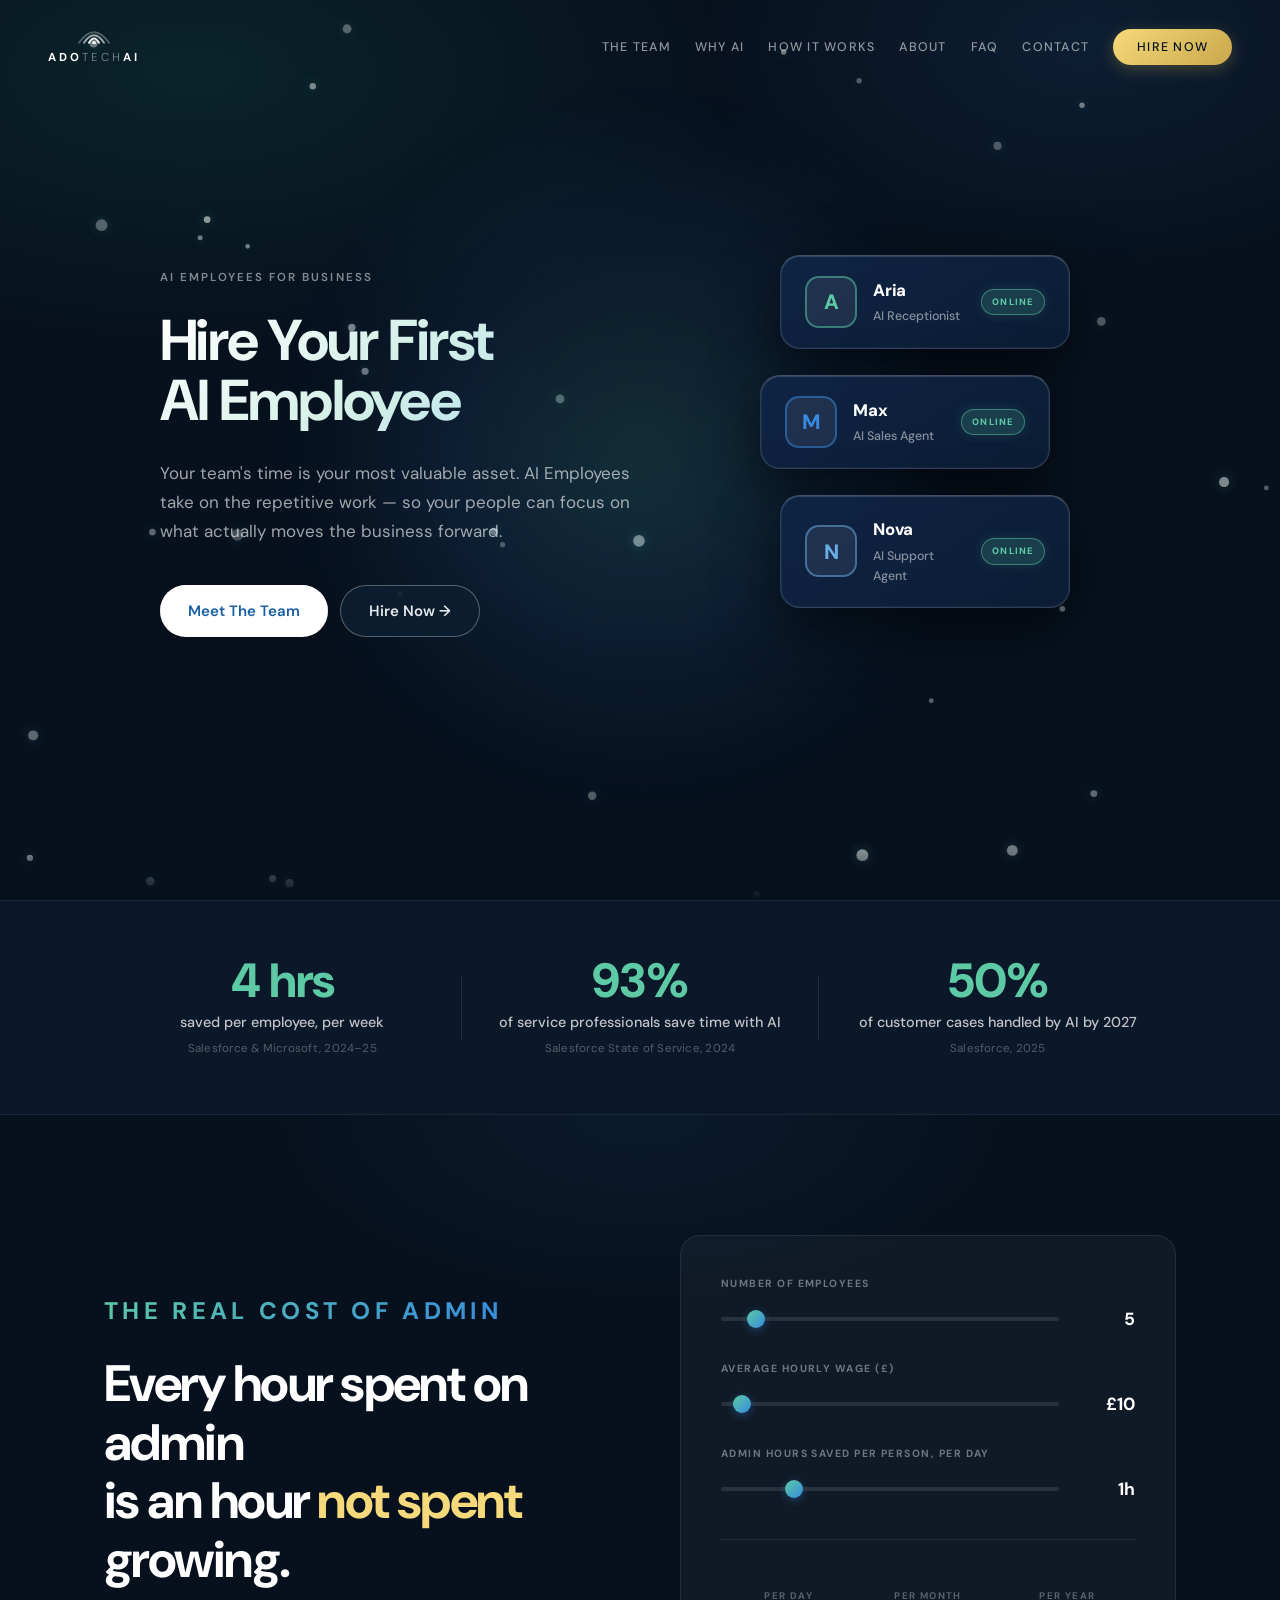
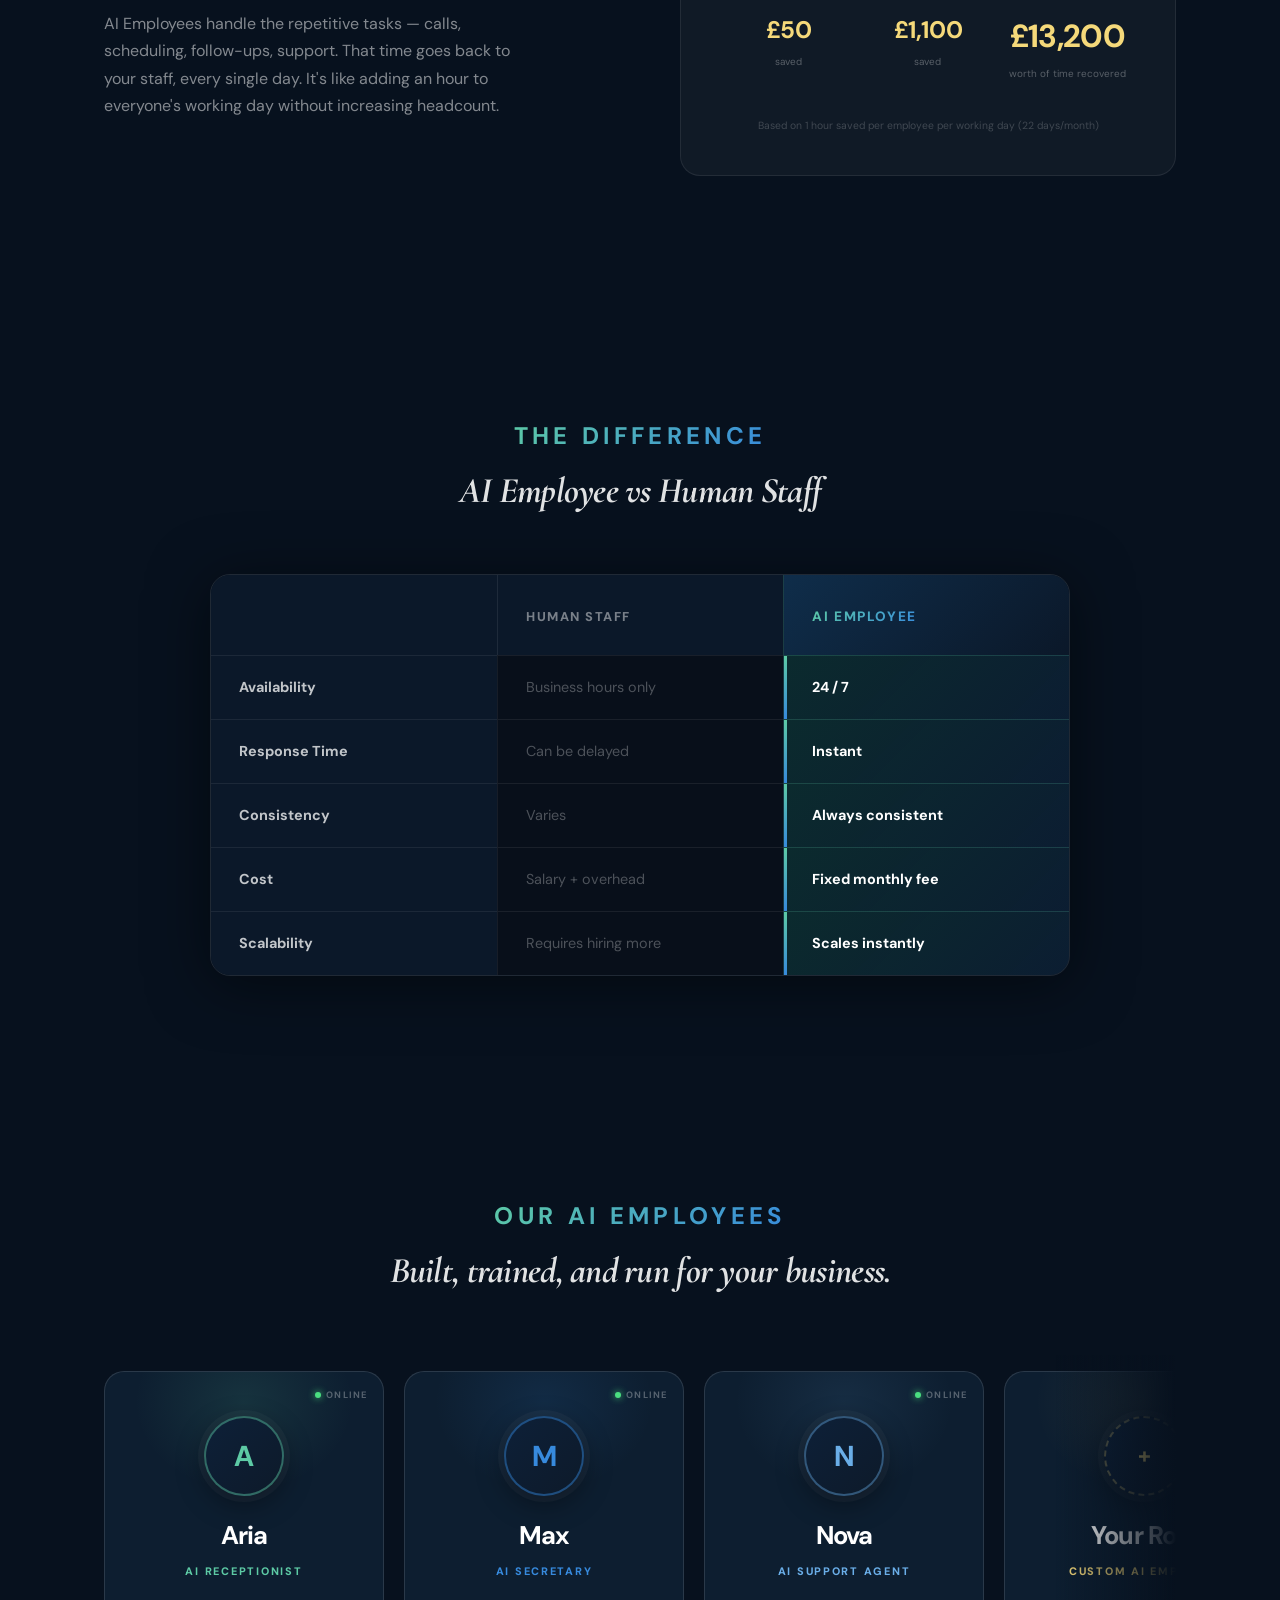
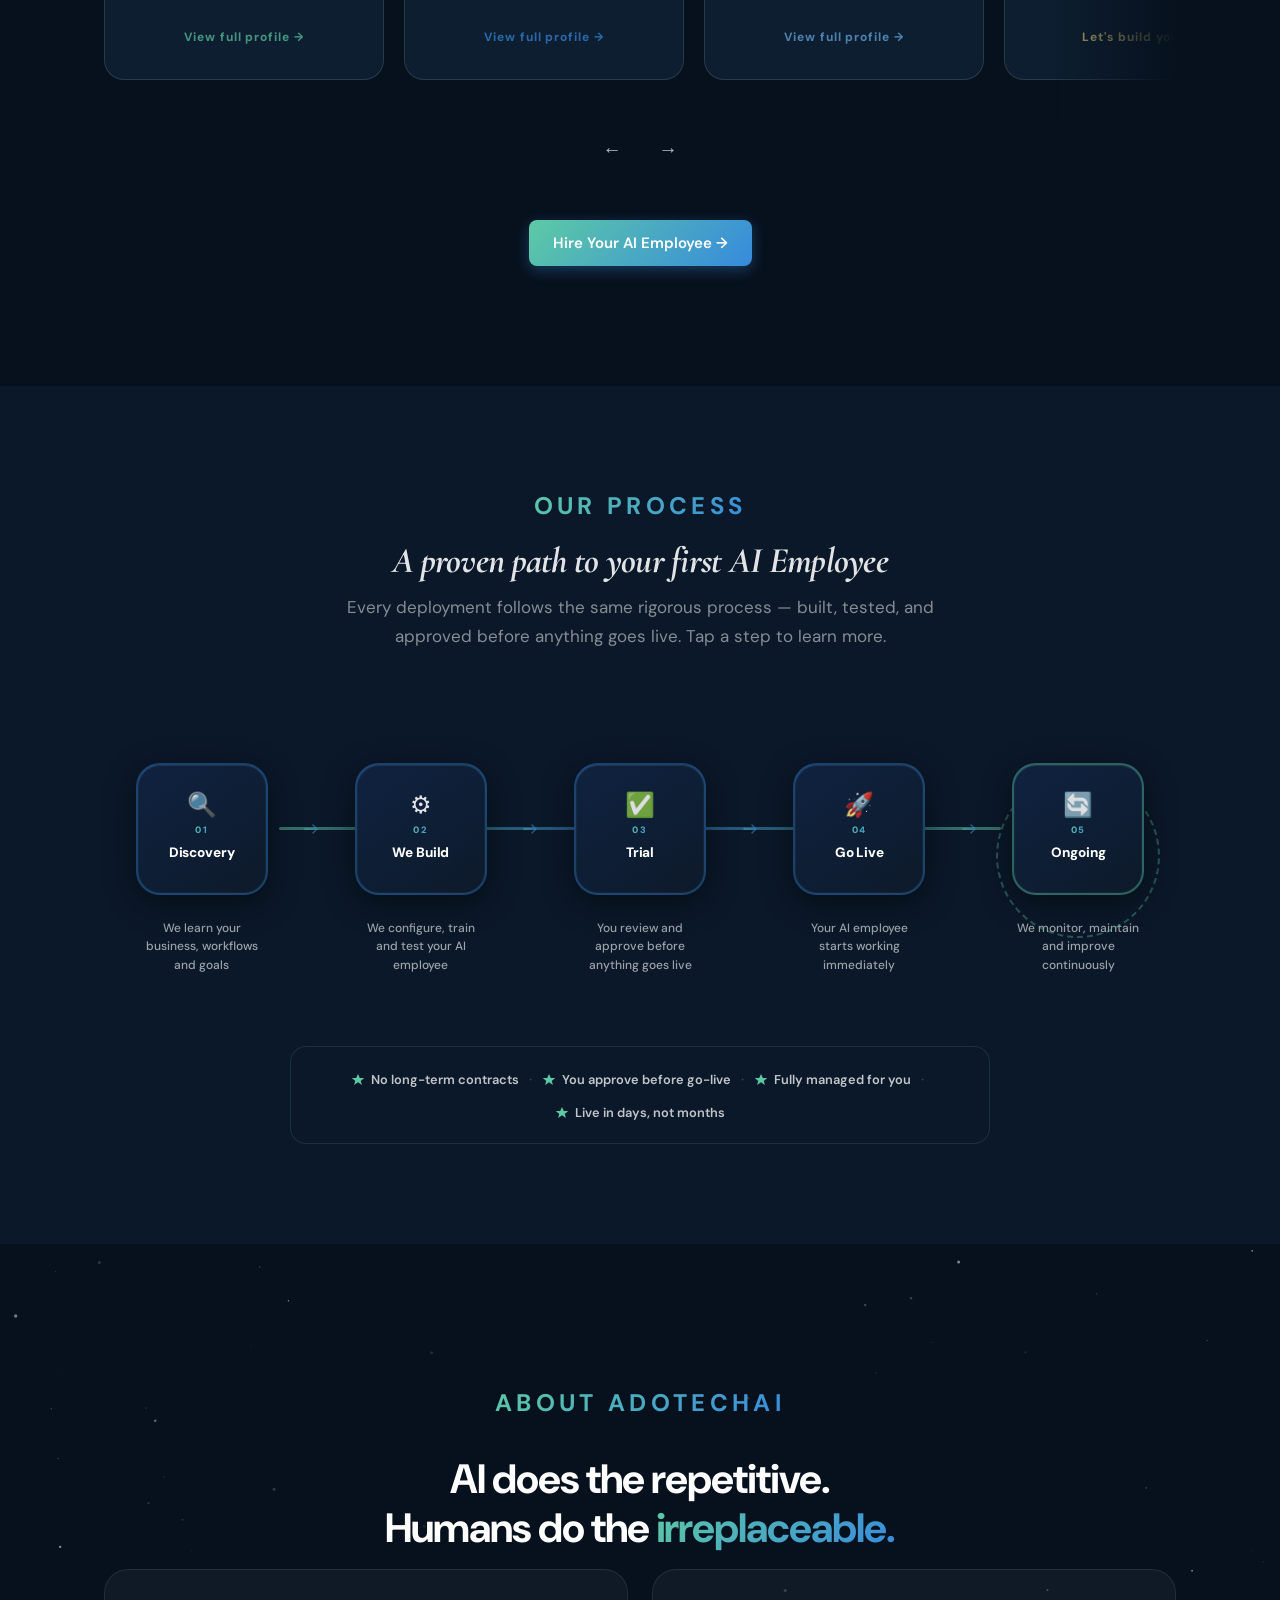
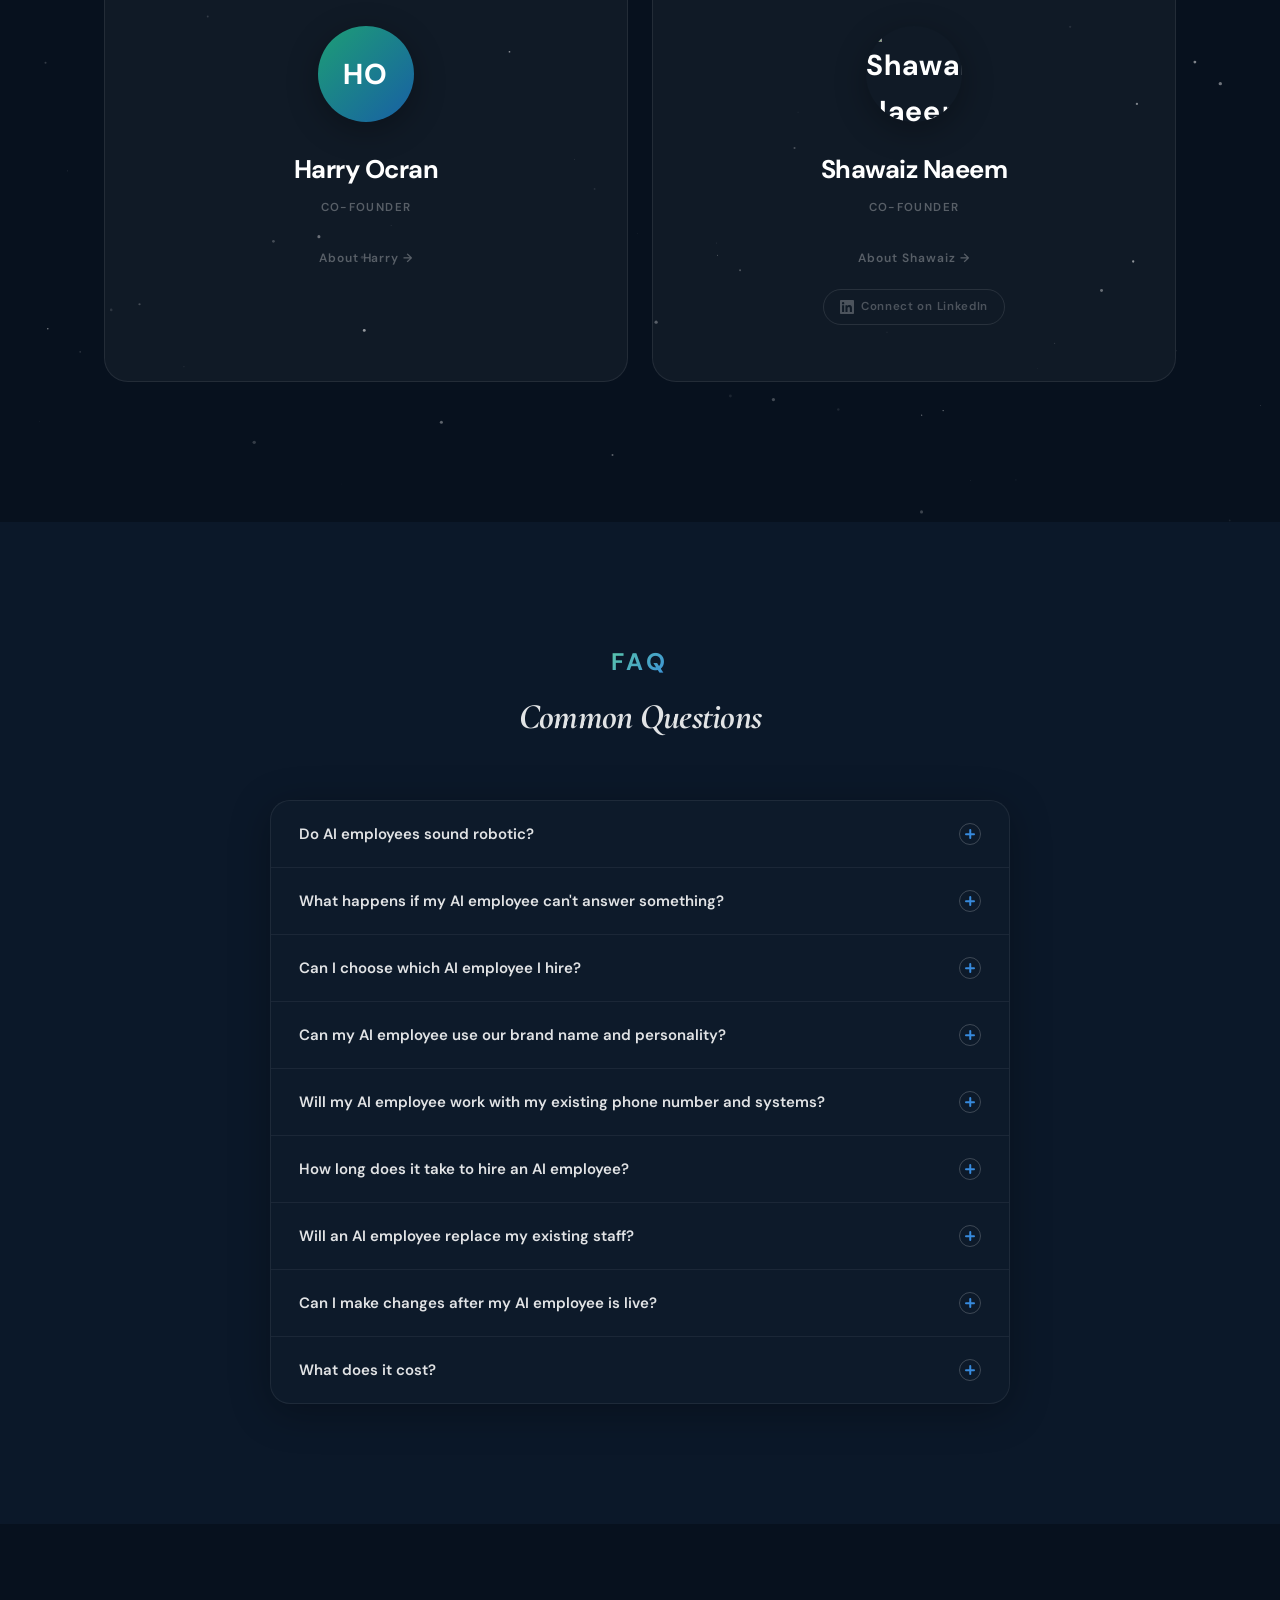
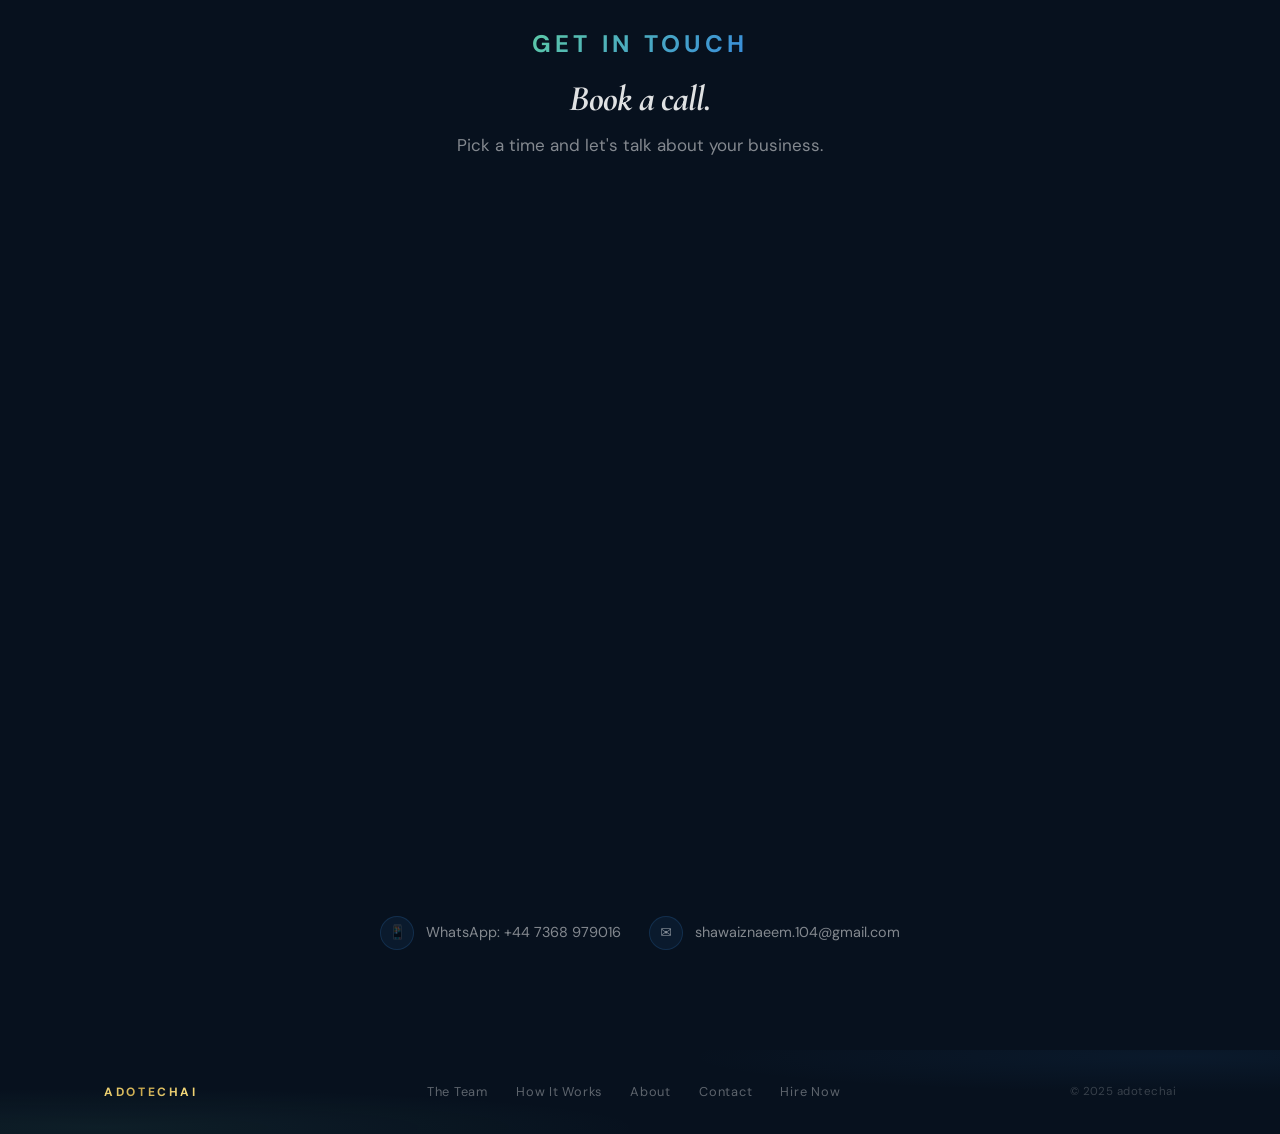
==== commit b1997b97: "Block particles behind all sections — solid backgrounds so particles only show in bare background" ====
--- a/index-new.html
+++ b/index-new.html
@@ -356,7 +356,7 @@
     .lineup-section {
       position: relative;
       padding: 100px 0 120px;
-      background: transparent;
+      background: #07111e;
       overflow: hidden;
     }
     .lineup-header {
@@ -619,7 +619,7 @@
        ROI CALCULATOR — dark section
        ============================================================ */
     .roi-section {
-      background: transparent;
+      background: #07111e;
       padding: 120px 0;
       position: relative;
       overflow: hidden;
@@ -766,7 +766,7 @@
        COMPARISON — light bg
        ============================================================ */
     .difference-section {
-      background: transparent;
+      background: #07111e;
       padding: 120px 0;
       position: relative;
     }
@@ -1048,7 +1048,7 @@
     .about-section {
       position: relative;
       padding: 140px 0;
-      background: transparent;
+      background: #07111e;
       overflow: hidden;
       text-align: center;
     }
--- a/styles.css
+++ b/styles.css
@@ -621,14 +621,14 @@
   pointer-events: none;
 }
 
-/* Sections transparent — page-wide particle canvas + body glow show through */
+/* Sections solid — particles stay strictly in the bare background */
 .section {
   position: relative;
-  background: transparent;
+  background: #07111e;
 }
 
 .section--alt {
-  background: transparent;
+  background: #0b1829;
 }
 
 /* ============================================================
@@ -902,6 +902,7 @@
 .demo-section {
   position: relative;
   overflow: hidden;
+  background: #07111e;
 }
 
 .demo-section__bg {
@@ -1466,7 +1467,7 @@
    FOOTER — premium dark
    ============================================================ */
 .footer {
-  background: transparent;
+  background: #07111e;
   position: relative;
   overflow: hidden;
   padding: 80px 0 48px;
@@ -1567,8 +1568,7 @@
   position: relative;
   border-top: 1px solid rgba(255,255,255,0.06);
   border-bottom: 1px solid rgba(255,255,255,0.06);
-  background: rgba(13,26,42,0.5);
-  backdrop-filter: blur(8px);
+  background: #0b1829;
 }
 
 .stats-strip__inner {
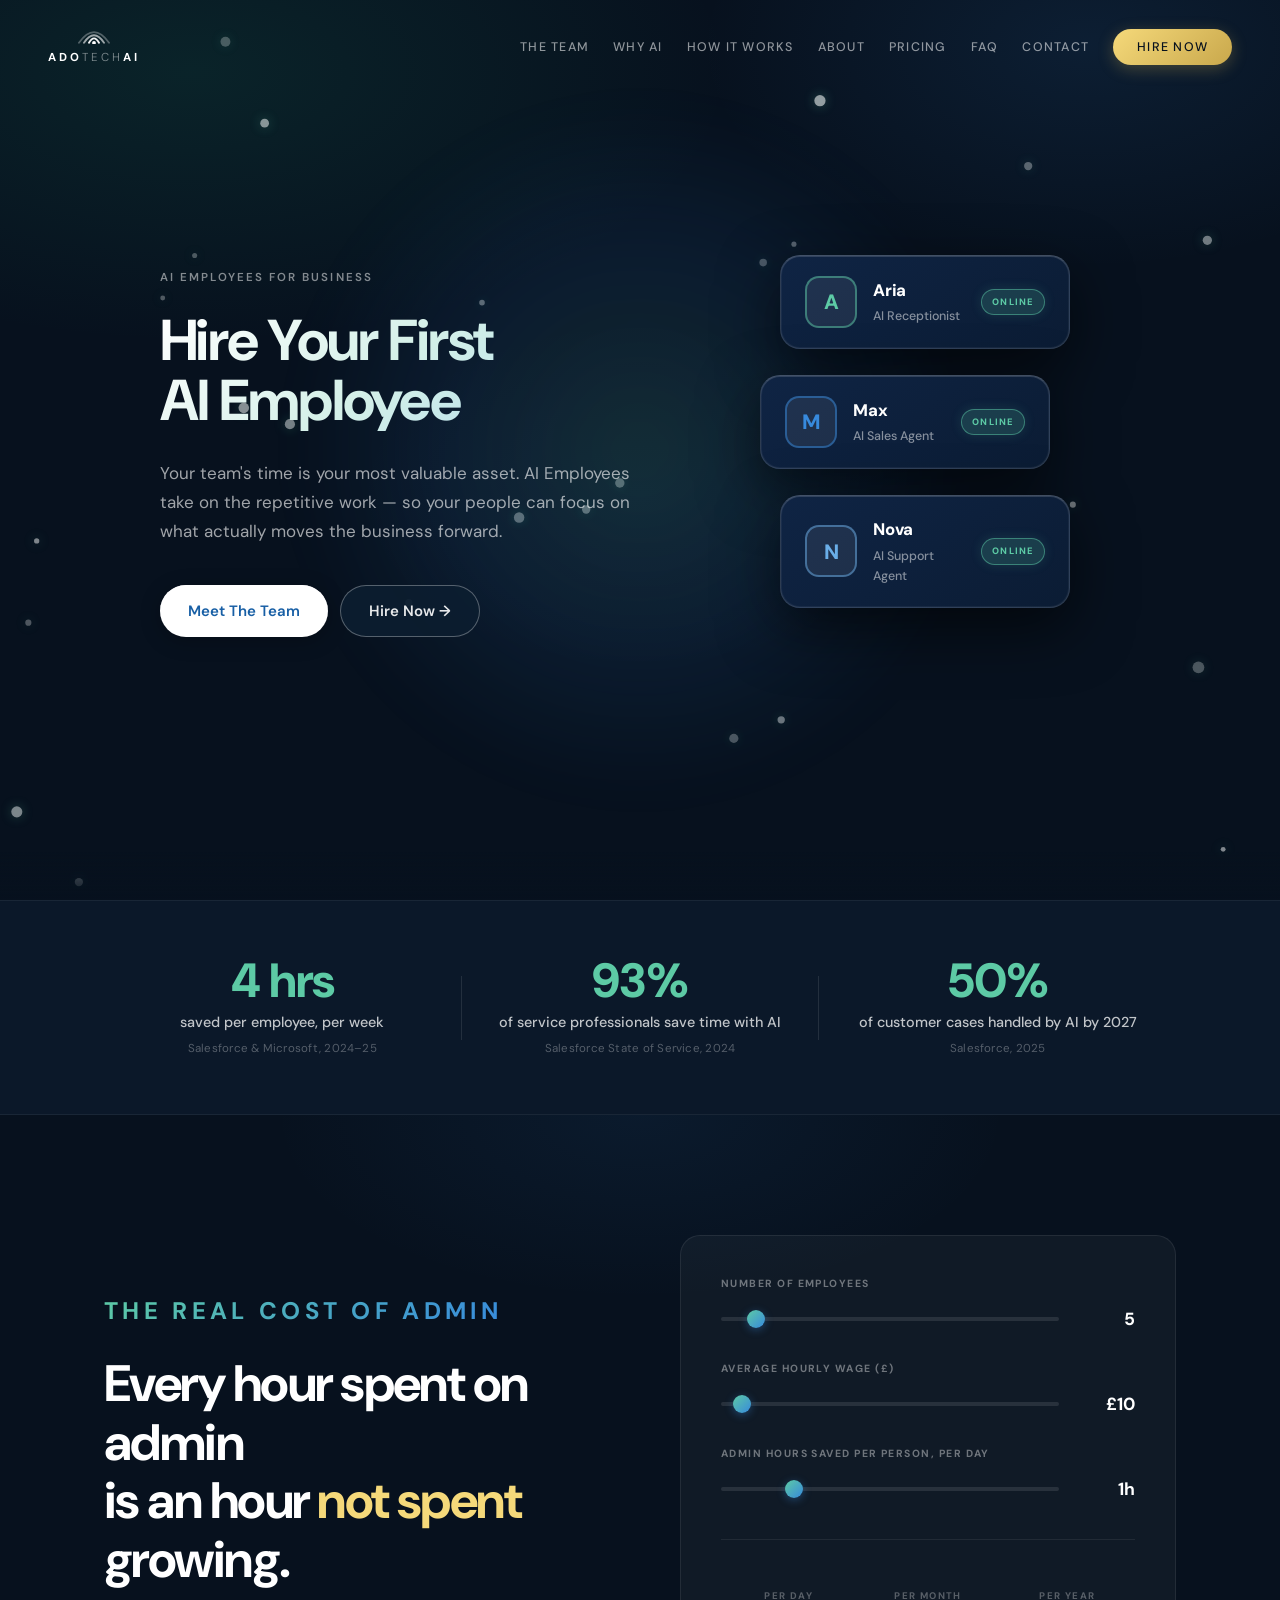
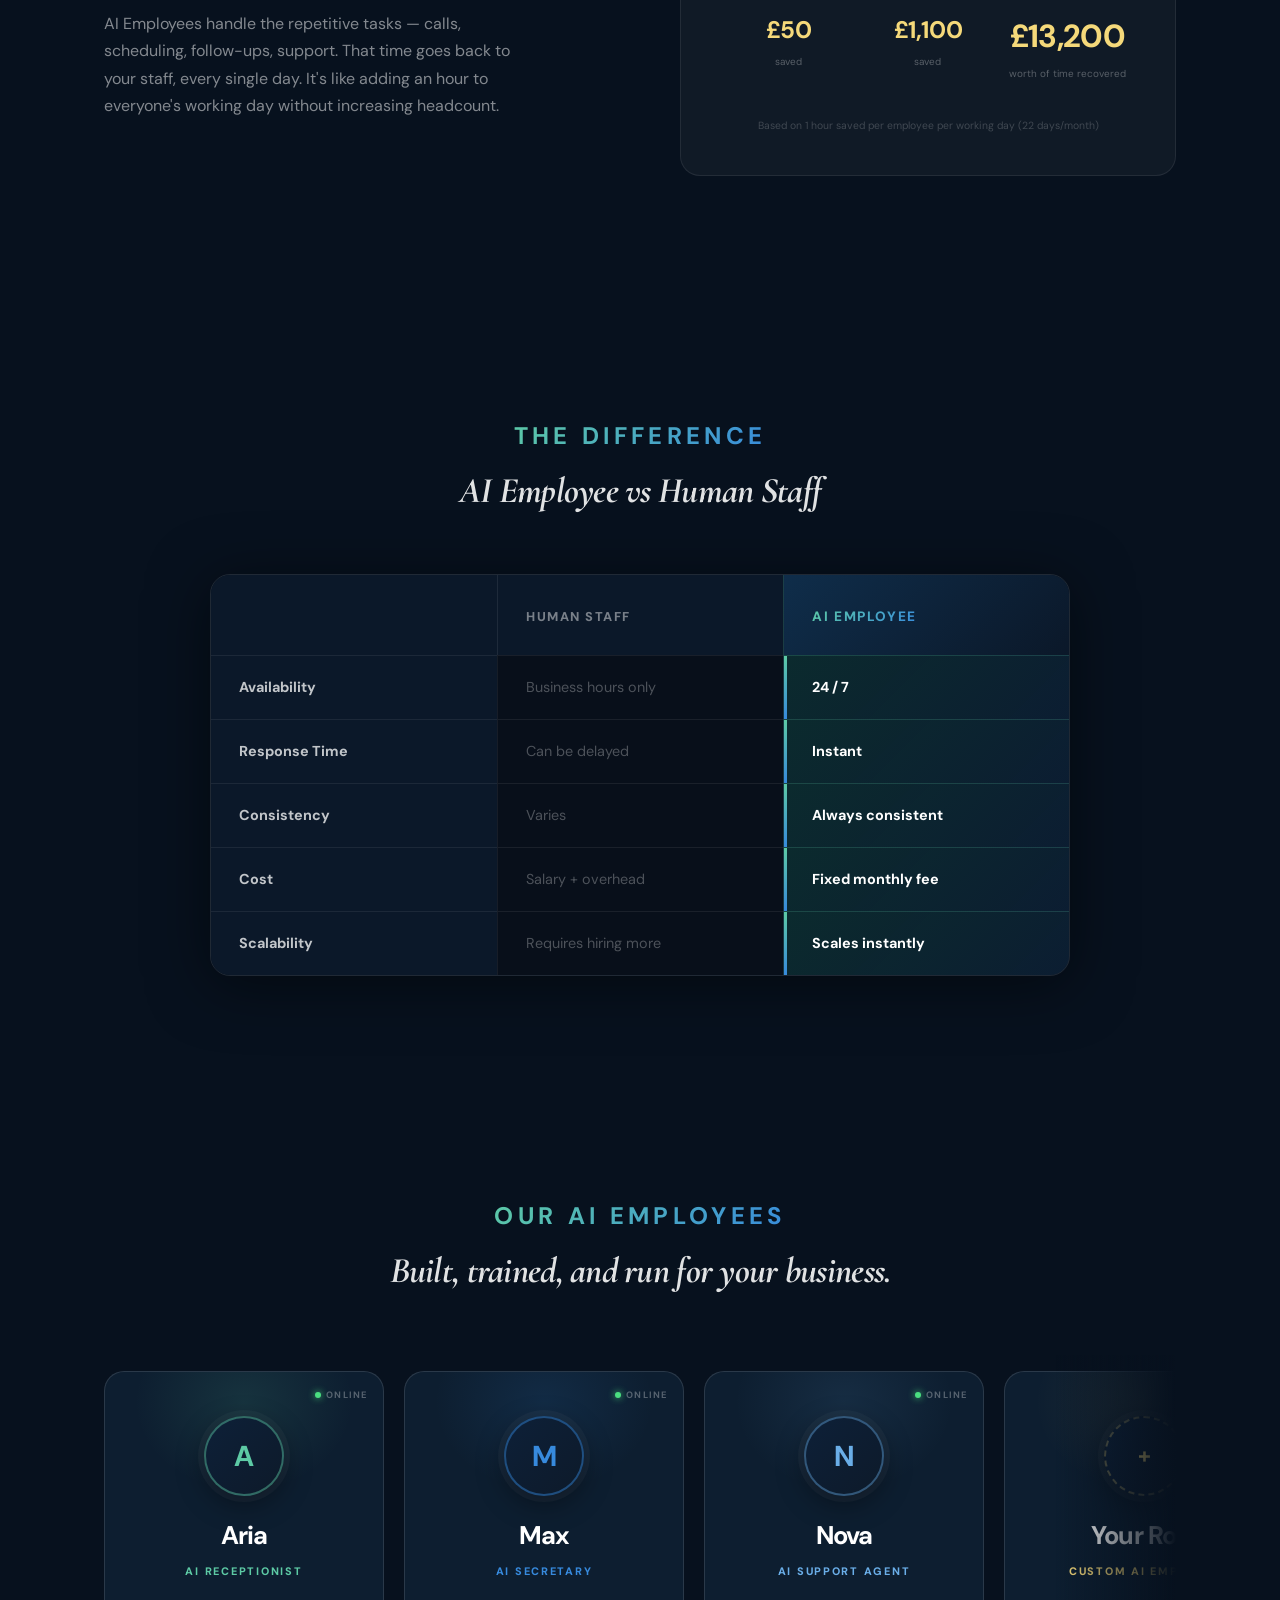
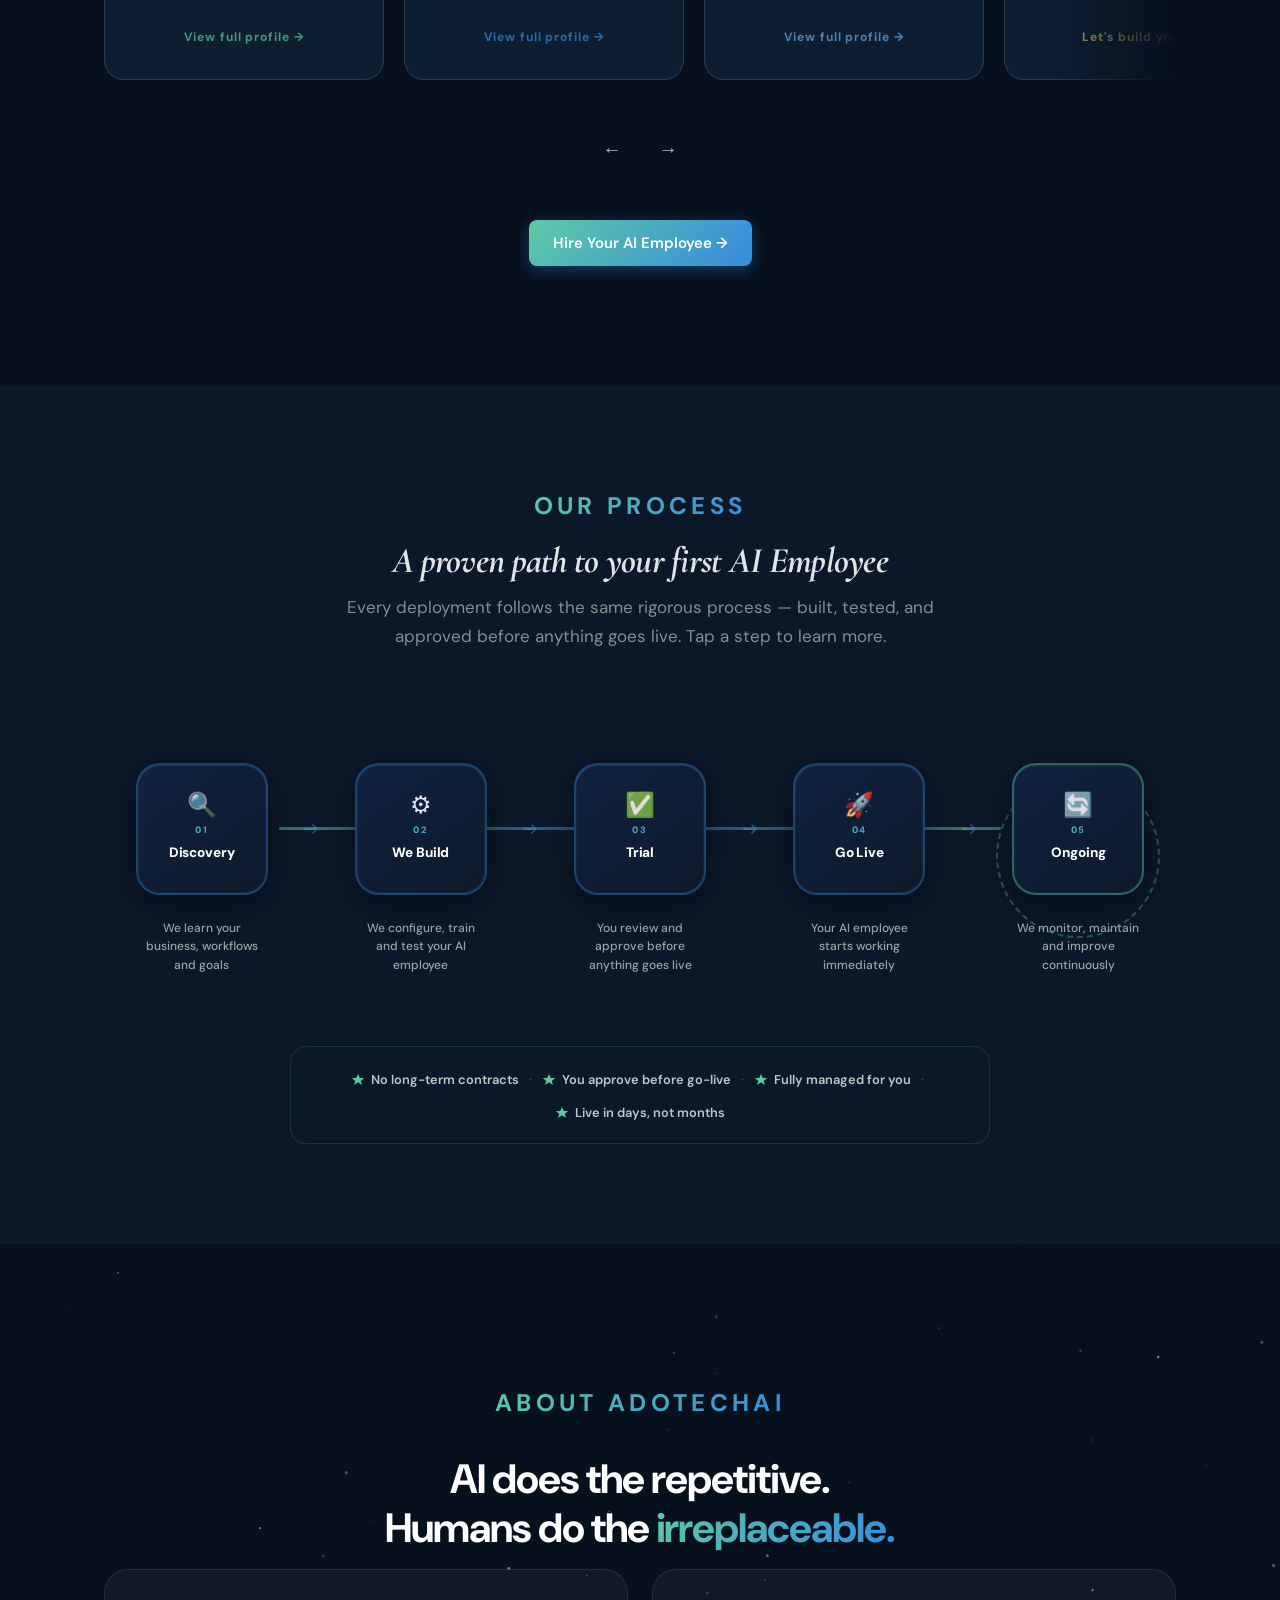
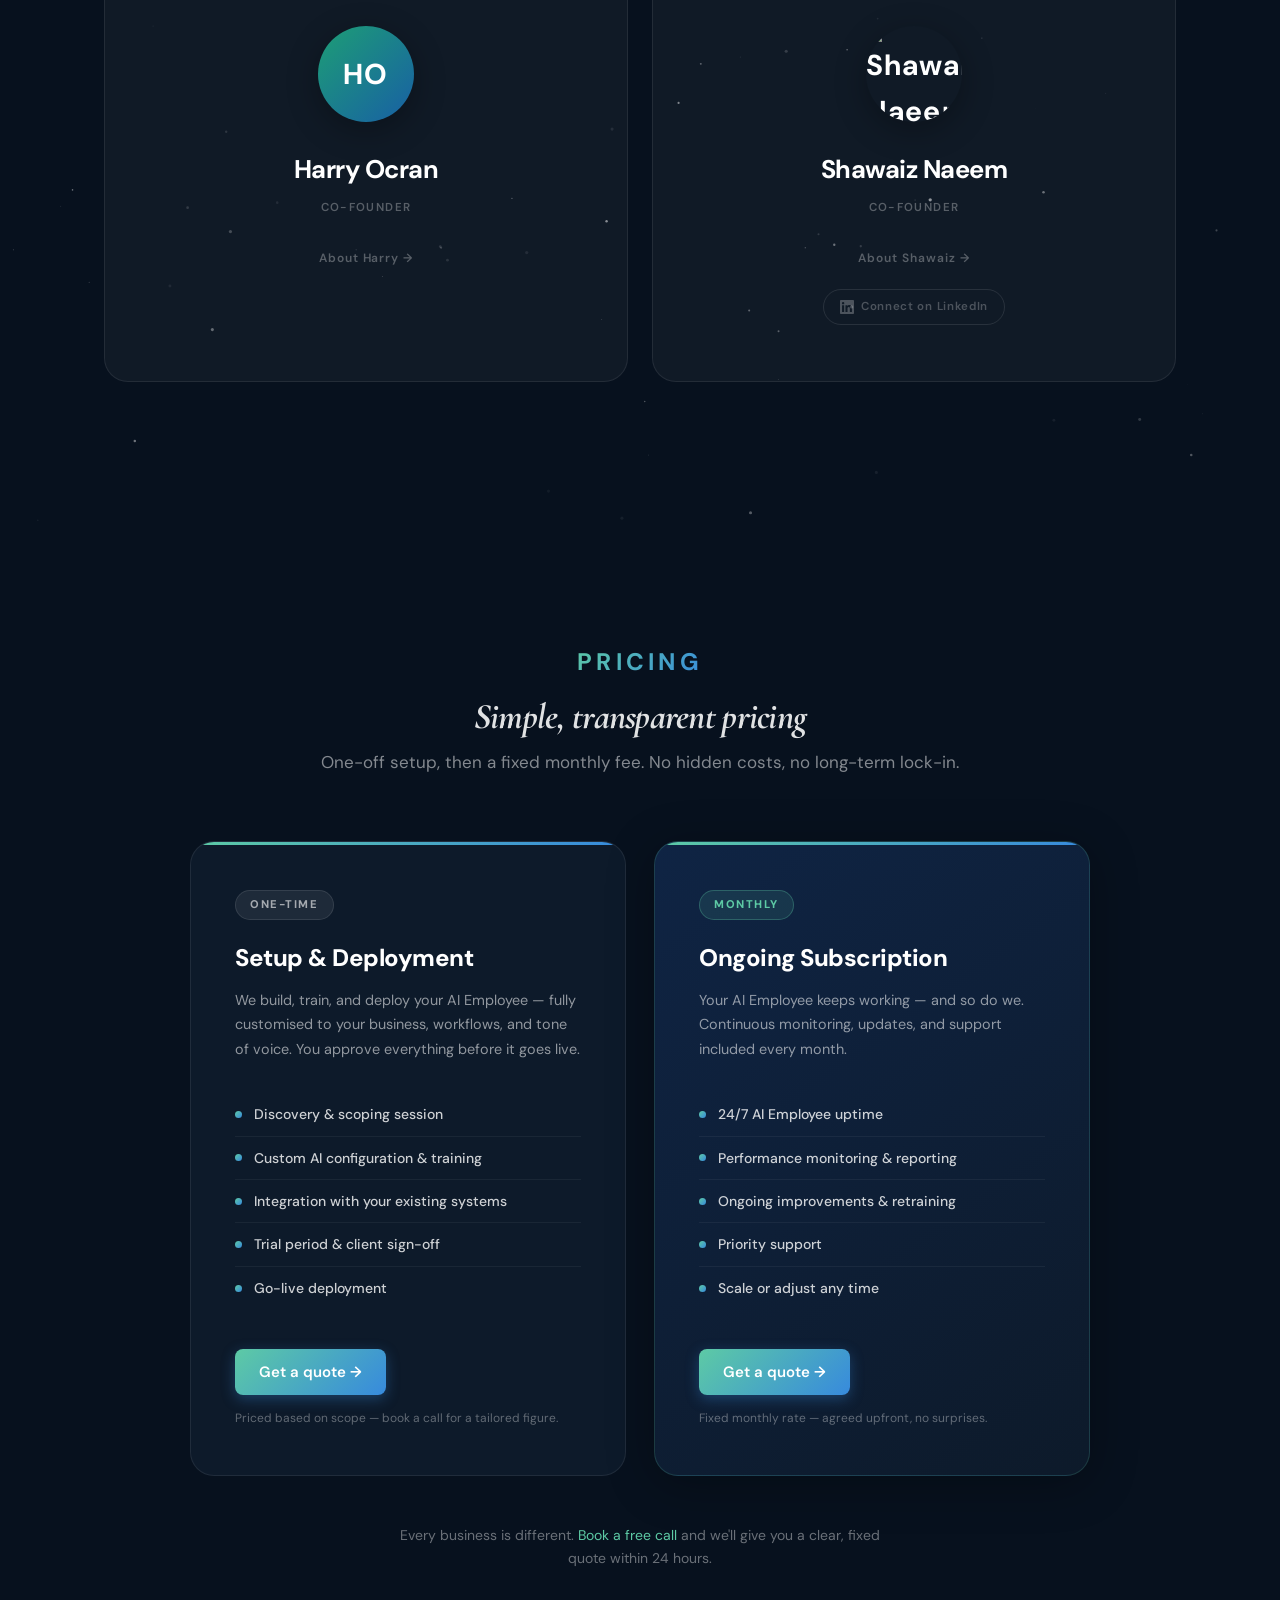
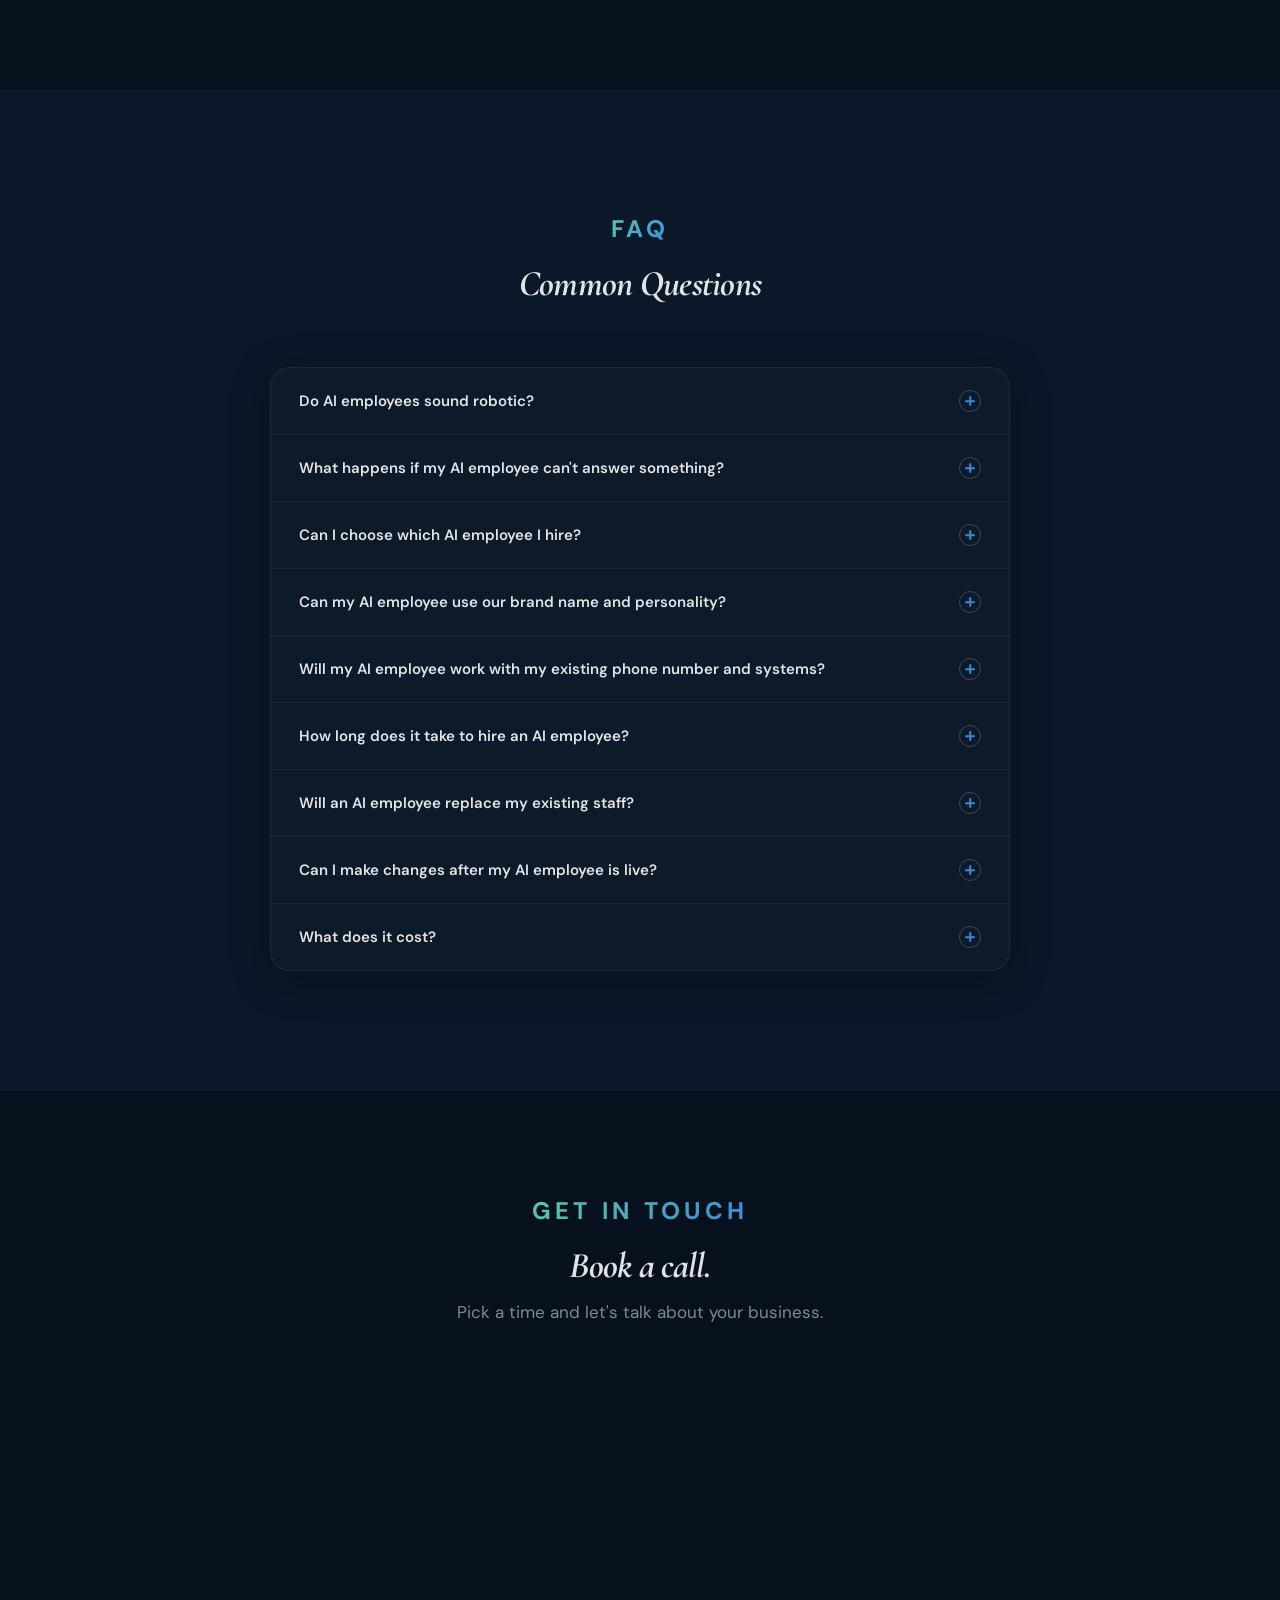
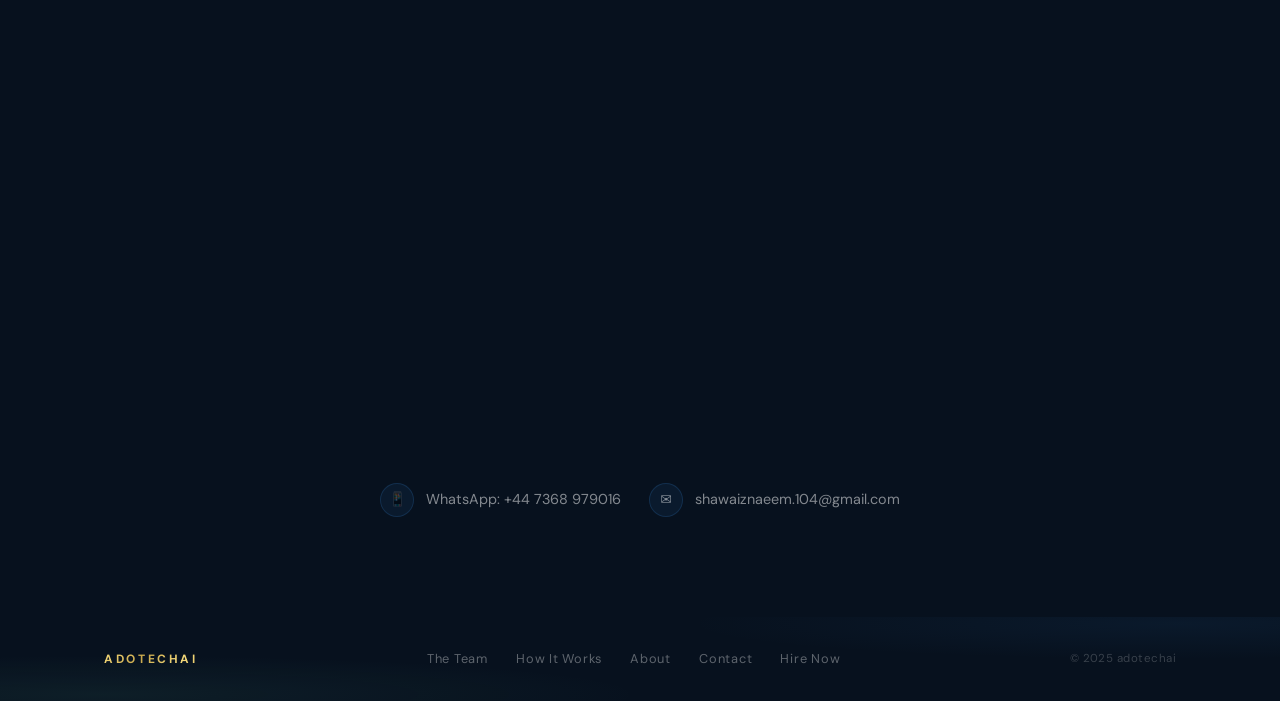
==== commit 69270021: "Add pricing section: setup fee + monthly subscription, before FAQ" ====
--- a/index-new.html
+++ b/index-new.html
@@ -1479,6 +1479,7 @@
       <li><a href="#comparison">Why AI</a></li>
       <li><a href="#process">How It Works</a></li>
       <li><a href="#about">About</a></li>
+      <li><a href="#pricing">Pricing</a></li>
       <li><a href="#faq">FAQ</a></li>
       <li><a href="#contact">Contact</a></li>
       <li><a href="https://buy.stripe.com/5kQbJ25t59u0gL02es8IU01" class="site-nav__buy desktop-only" target="_blank" rel="noopener">Hire Now</a></li>
@@ -1495,6 +1496,7 @@
     <a href="#comparison" onclick="closeMobileNav()">Why AI</a>
     <a href="#process" onclick="closeMobileNav()">How It Works</a>
     <a href="#about" onclick="closeMobileNav()">About</a>
+    <a href="#pricing" onclick="closeMobileNav()">Pricing</a>
     <a href="#contact" onclick="closeMobileNav()">Contact</a>
     <a href="https://buy.stripe.com/5kQbJ25t59u0gL02es8IU01" class="site-nav__buy" target="_blank" rel="noopener">Hire Now</a>
   </div>
@@ -1902,6 +1904,60 @@
           </a>
         </div>
       </div>
+    </div>
+  </section>
+
+  <!-- ===================== PRICING ===================== -->
+  <section class="section" id="pricing" style="padding: 120px 0;">
+    <div class="container">
+      <div class="section__header">
+        <p class="section__eyebrow">Pricing</p>
+        <h2 class="section__display">Simple, transparent pricing</h2>
+        <p class="section__lead">One-off setup, then a fixed monthly fee. No hidden costs, no long-term lock-in.</p>
+      </div>
+
+      <div class="pricing-layout">
+
+        <!-- Setup fee -->
+        <div class="pricing-block pricing-block--setup">
+          <div class="pricing-block__badge">One-time</div>
+          <h3 class="pricing-block__name">Setup & Deployment</h3>
+          <p class="pricing-block__desc">We build, train, and deploy your AI Employee — fully customised to your business, workflows, and tone of voice. You approve everything before it goes live.</p>
+          <ul class="pricing-block__list">
+            <li>Discovery &amp; scoping session</li>
+            <li>Custom AI configuration &amp; training</li>
+            <li>Integration with your existing systems</li>
+            <li>Trial period &amp; client sign-off</li>
+            <li>Go-live deployment</li>
+          </ul>
+          <div class="pricing-block__cta-wrap">
+            <a href="#contact" class="btn btn--primary">Get a quote →</a>
+            <p class="pricing-block__note">Priced based on scope — book a call for a tailored figure.</p>
+          </div>
+        </div>
+
+        <!-- Monthly subscription -->
+        <div class="pricing-block pricing-block--monthly">
+          <div class="pricing-block__badge pricing-block__badge--recurring">Monthly</div>
+          <h3 class="pricing-block__name">Ongoing Subscription</h3>
+          <p class="pricing-block__desc">Your AI Employee keeps working — and so do we. Continuous monitoring, updates, and support included every month.</p>
+          <ul class="pricing-block__list">
+            <li>24/7 AI Employee uptime</li>
+            <li>Performance monitoring &amp; reporting</li>
+            <li>Ongoing improvements &amp; retraining</li>
+            <li>Priority support</li>
+            <li>Scale or adjust any time</li>
+          </ul>
+          <div class="pricing-block__cta-wrap">
+            <a href="#contact" class="btn btn--primary">Get a quote →</a>
+            <p class="pricing-block__note">Fixed monthly rate — agreed upfront, no surprises.</p>
+          </div>
+        </div>
+
+      </div>
+
+      <p class="pricing-disclaimer">Every business is different. <a href="#contact">Book a free call</a> and we'll give you a clear, fixed quote within 24 hours.</p>
+
     </div>
   </section>
 
--- a/styles.css
+++ b/styles.css
@@ -1137,7 +1137,148 @@
 }
 
 /* ============================================================
-   PRICING
+   PRICING — two-block layout (setup + monthly)
+   ============================================================ */
+.pricing-layout {
+  display: grid;
+  grid-template-columns: 1fr 1fr;
+  gap: 28px;
+  max-width: 900px;
+  margin: 0 auto 48px;
+}
+
+.pricing-block {
+  background: #0d1a2a;
+  border: 1px solid rgba(255,255,255,0.08);
+  border-radius: 24px;
+  padding: 48px 44px;
+  position: relative;
+  z-index: 1;
+  display: flex;
+  flex-direction: column;
+  overflow: hidden;
+  transition: border-color 0.25s ease, box-shadow 0.25s ease;
+}
+
+.pricing-block:hover {
+  border-color: rgba(93,202,165,0.3);
+  box-shadow: 0 24px 64px rgba(0,0,0,0.35);
+}
+
+/* Top accent line */
+.pricing-block::before {
+  content: '';
+  position: absolute;
+  top: 0; left: 0; right: 0;
+  height: 3px;
+  background: linear-gradient(to right, #5DCAA5, #378ADD);
+  border-radius: 24px 24px 0 0;
+}
+
+.pricing-block--monthly {
+  background: linear-gradient(145deg, #0f2444, #0d1a2a);
+  border-color: rgba(93,202,165,0.18);
+  box-shadow: 0 8px 48px rgba(0,0,0,0.3);
+}
+
+.pricing-block__badge {
+  display: inline-flex;
+  align-items: center;
+  padding: 5px 14px;
+  border-radius: 100px;
+  font-size: 0.7rem;
+  font-weight: 800;
+  text-transform: uppercase;
+  letter-spacing: 0.14em;
+  background: rgba(255,255,255,0.07);
+  color: rgba(255,255,255,0.6);
+  border: 1px solid rgba(255,255,255,0.1);
+  margin-bottom: 24px;
+  width: fit-content;
+}
+
+.pricing-block__badge--recurring {
+  background: rgba(93,202,165,0.12);
+  color: #5DCAA5;
+  border-color: rgba(93,202,165,0.3);
+}
+
+.pricing-block__name {
+  font-size: 1.5rem;
+  font-weight: 800;
+  color: #fff;
+  letter-spacing: -0.02em;
+  margin-bottom: 16px;
+  line-height: 1.15;
+}
+
+.pricing-block__desc {
+  font-size: 0.9rem;
+  color: rgba(255,255,255,0.55);
+  line-height: 1.7;
+  margin-bottom: 32px;
+}
+
+.pricing-block__list {
+  list-style: none;
+  padding: 0;
+  margin: 0 0 40px;
+  flex: 1;
+}
+
+.pricing-block__list li {
+  display: flex;
+  align-items: center;
+  gap: 12px;
+  font-size: 0.875rem;
+  font-weight: 500;
+  color: rgba(255,255,255,0.8);
+  padding: 10px 0;
+  border-bottom: 1px solid rgba(255,255,255,0.05);
+}
+
+.pricing-block__list li:last-child { border-bottom: none; }
+
+.pricing-block__list li::before {
+  content: '';
+  width: 7px; height: 7px;
+  border-radius: 50%;
+  background: linear-gradient(135deg, #5DCAA5, #378ADD);
+  flex-shrink: 0;
+}
+
+.pricing-block__cta-wrap {
+  margin-top: auto;
+}
+
+.pricing-block__note {
+  font-size: 0.75rem;
+  color: rgba(255,255,255,0.35);
+  margin: 14px 0 0;
+  line-height: 1.5;
+}
+
+.pricing-disclaimer {
+  text-align: center;
+  font-size: 0.875rem;
+  color: rgba(255,255,255,0.4);
+  max-width: 500px;
+  margin: 0 auto;
+}
+
+.pricing-disclaimer a {
+  color: #5DCAA5;
+  text-decoration: none;
+}
+.pricing-disclaimer a:hover { text-decoration: underline; }
+
+@media (max-width: 700px) {
+  .pricing-layout { grid-template-columns: 1fr; }
+  .pricing-block { padding: 36px 28px; }
+}
+
+/* ============================================================
+   PRICING (old card styles — kept for reference)
    ============================================================ */
 .pricing-cards {
   display: grid;
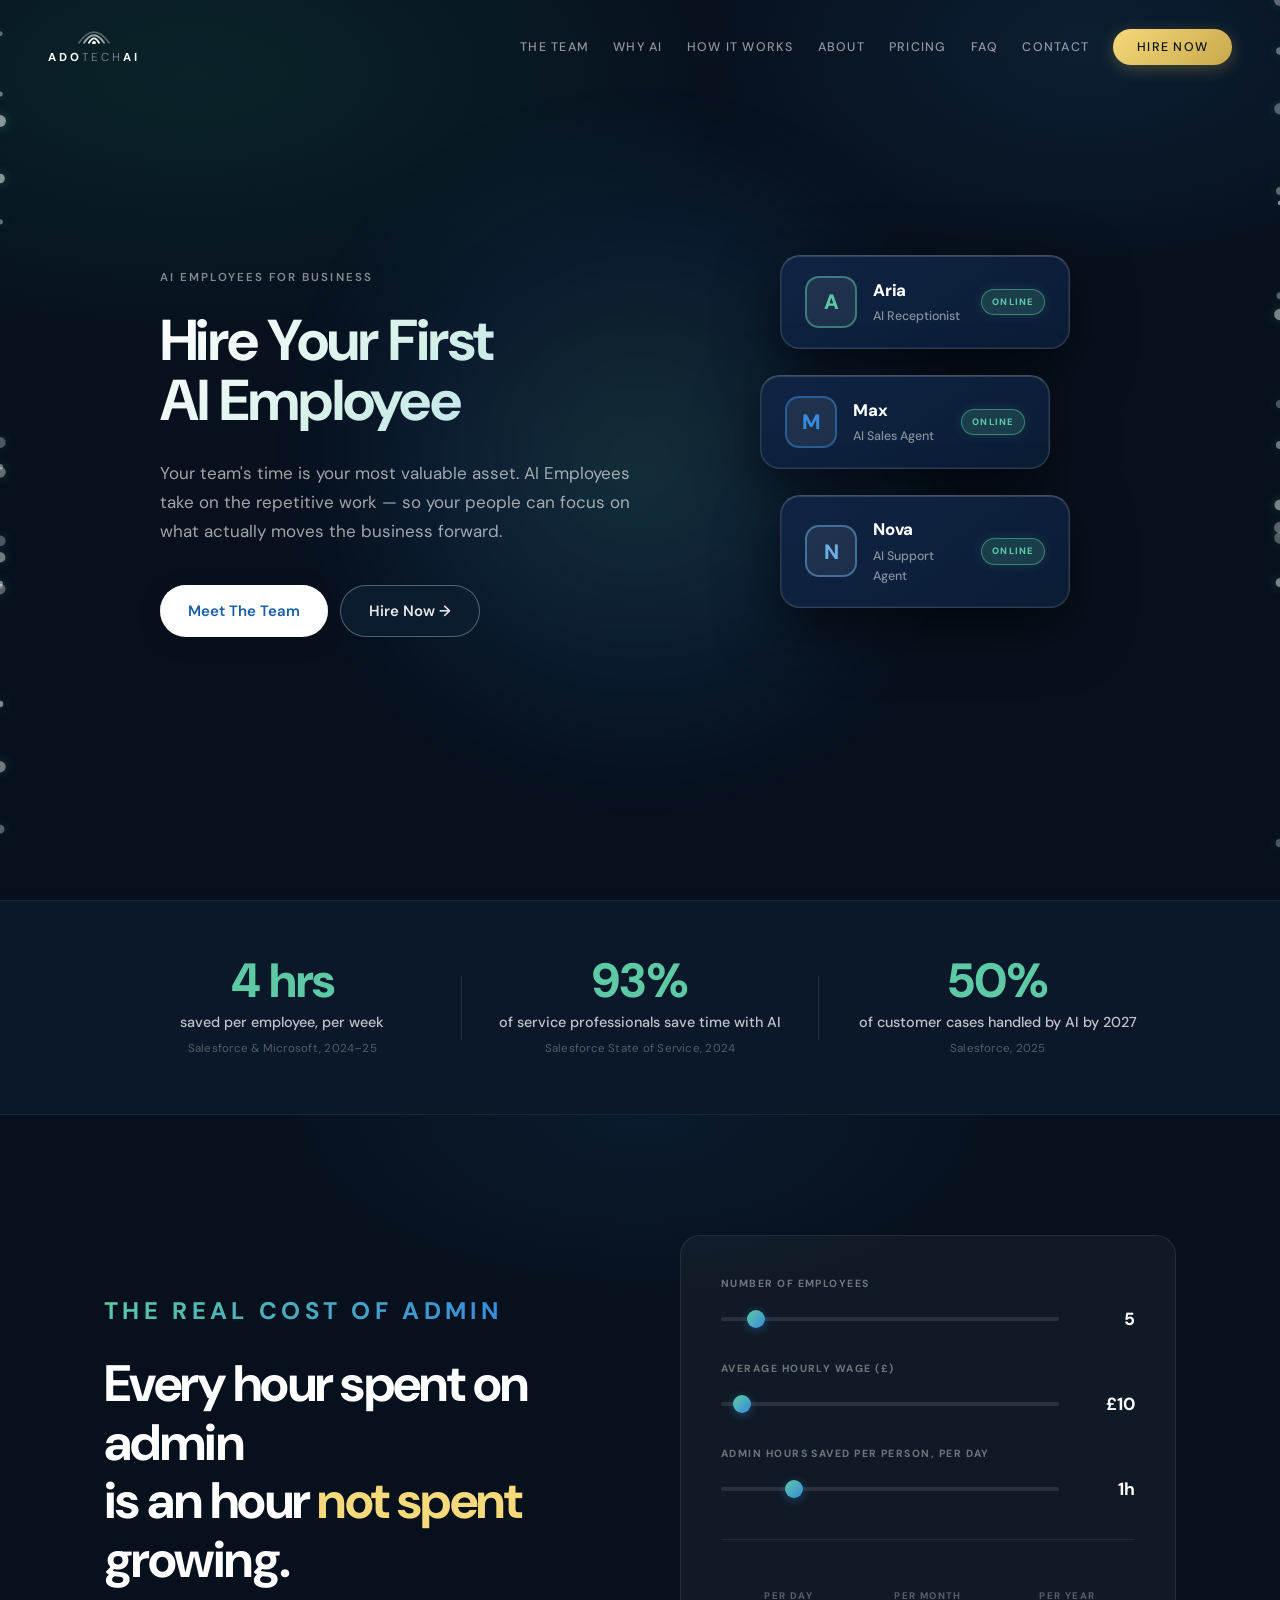
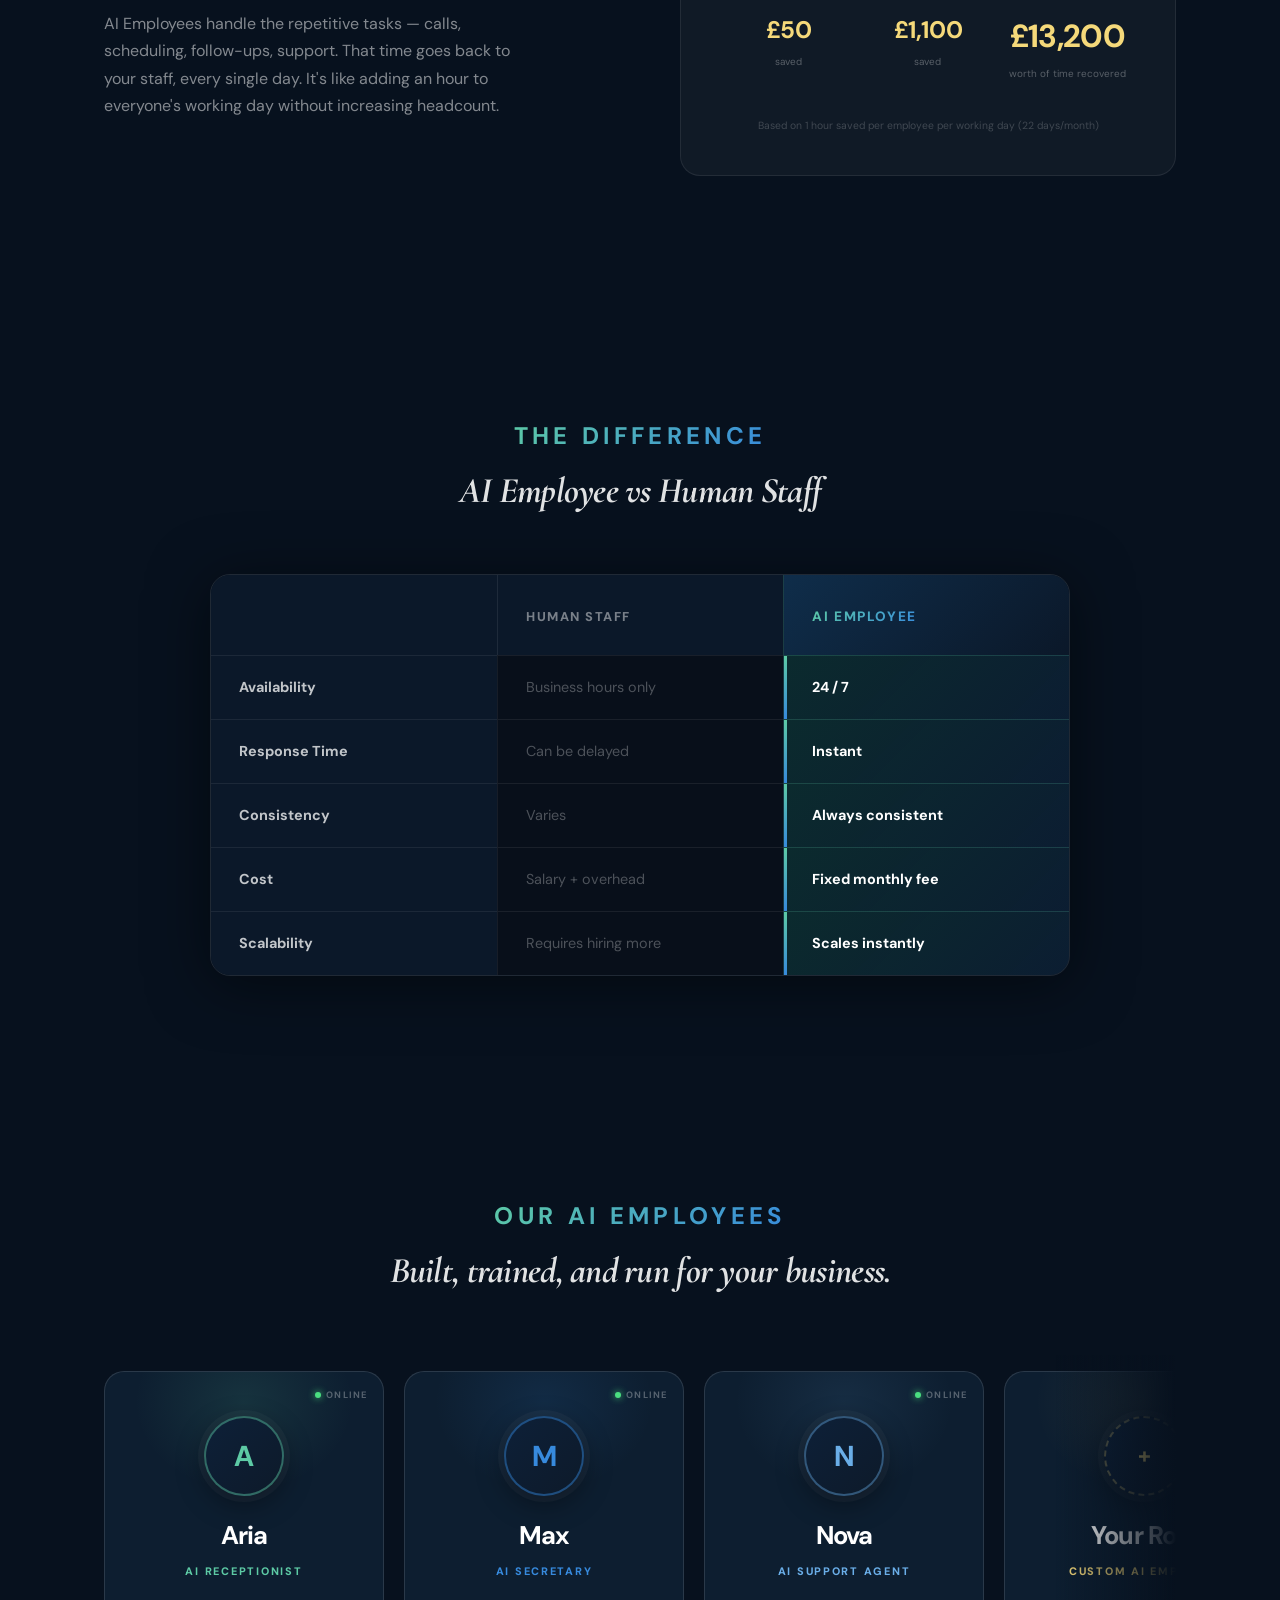
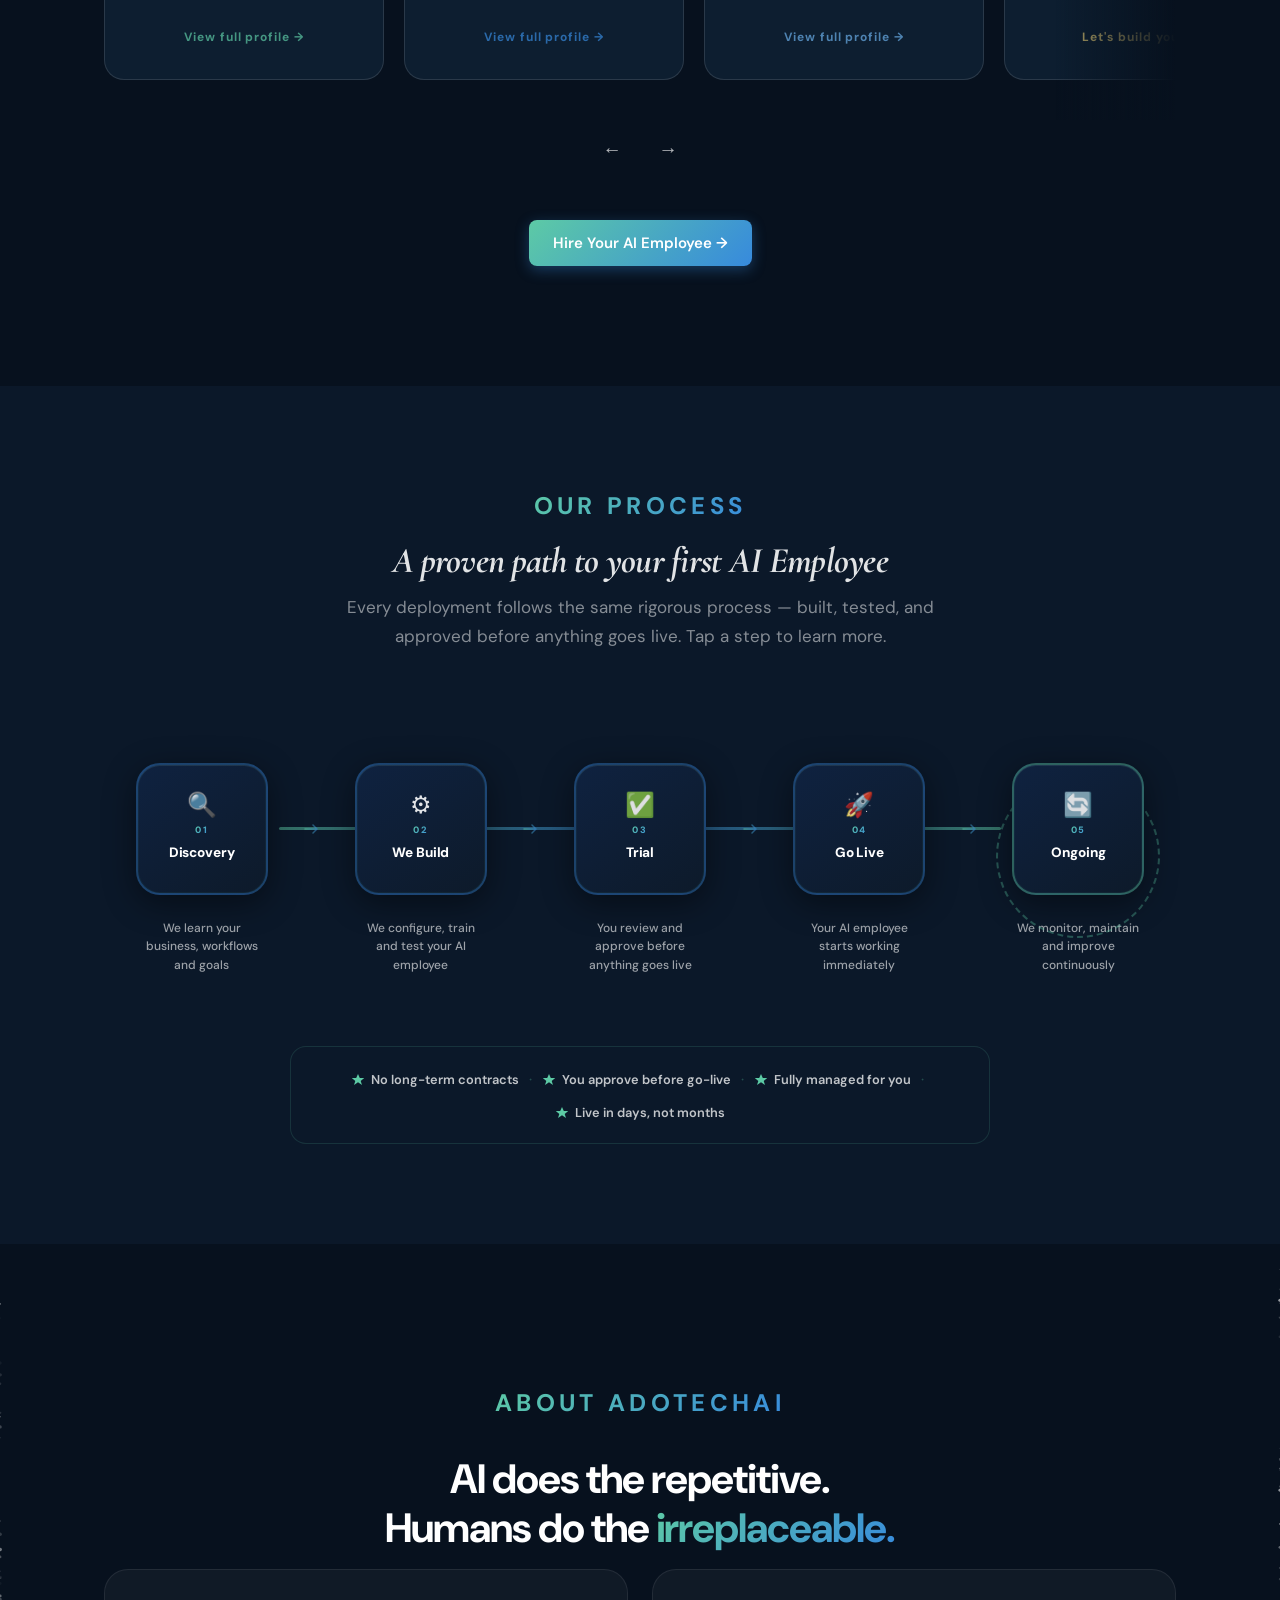
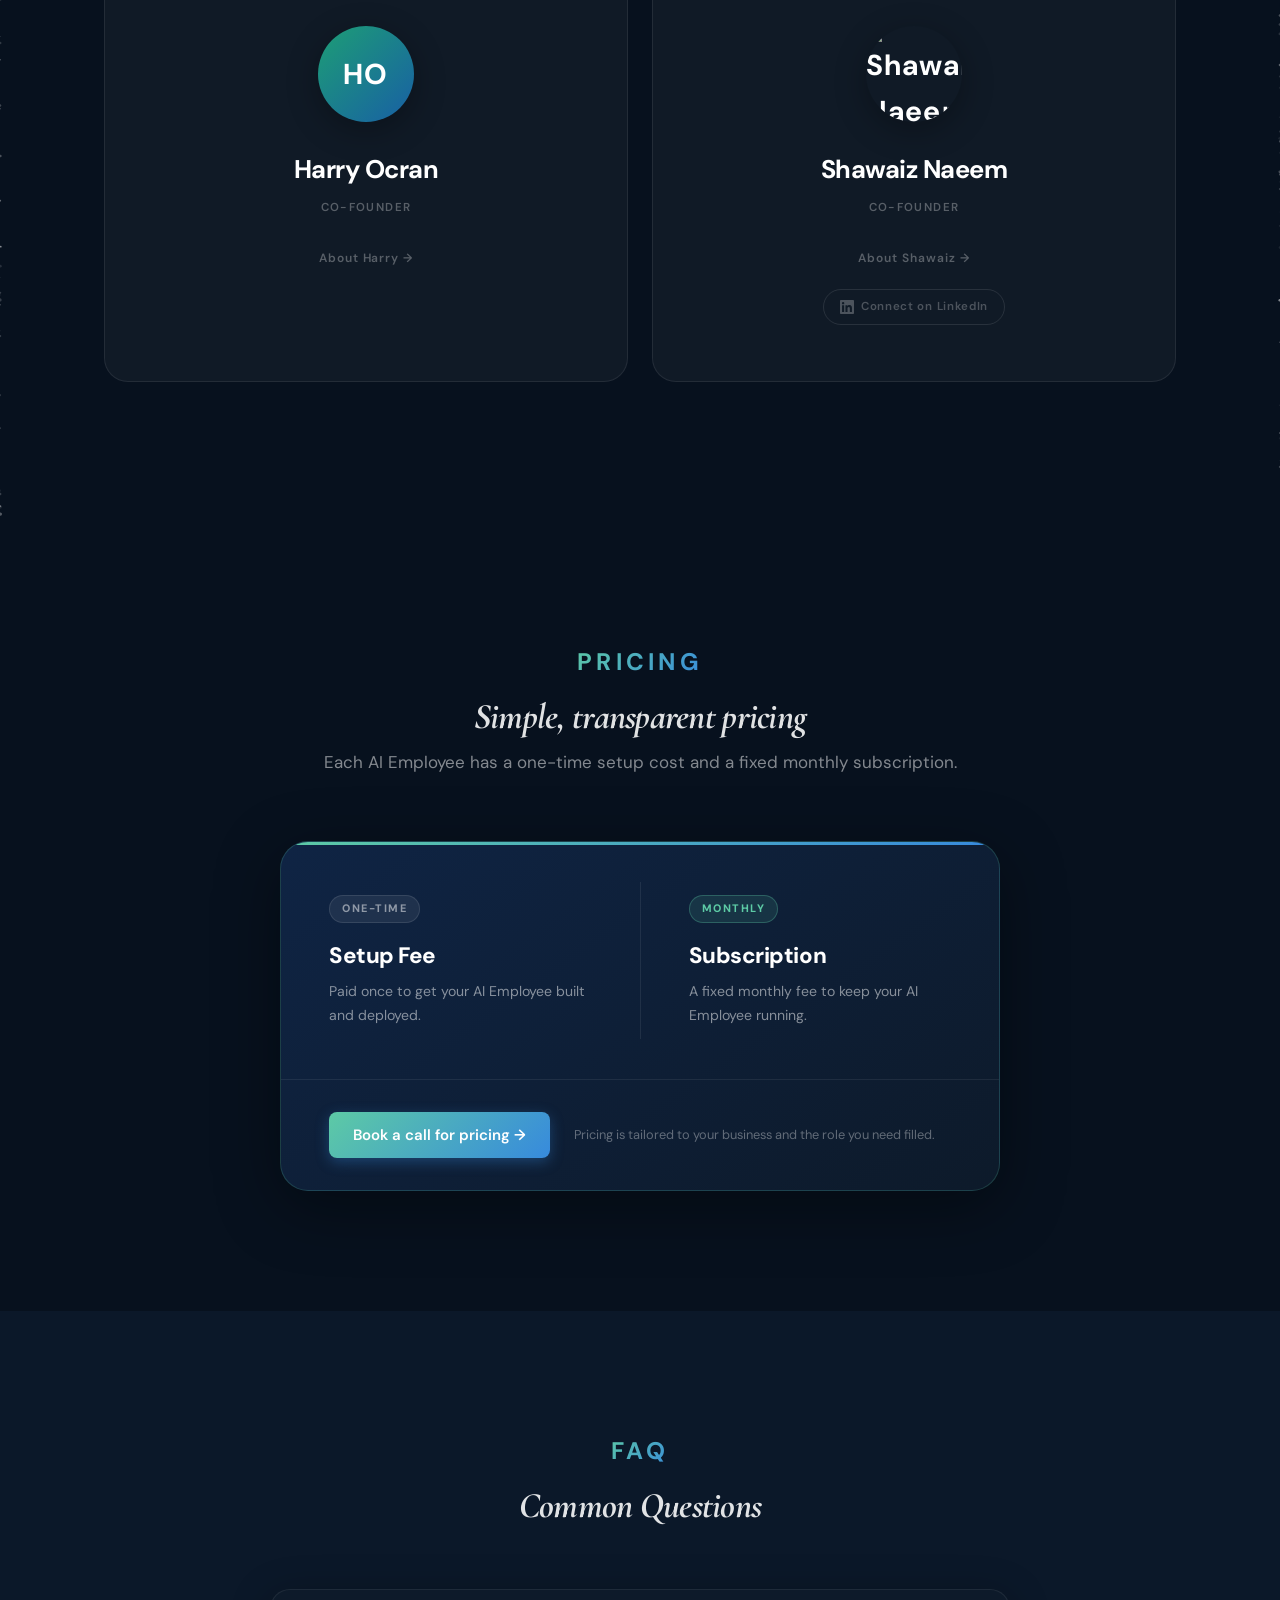
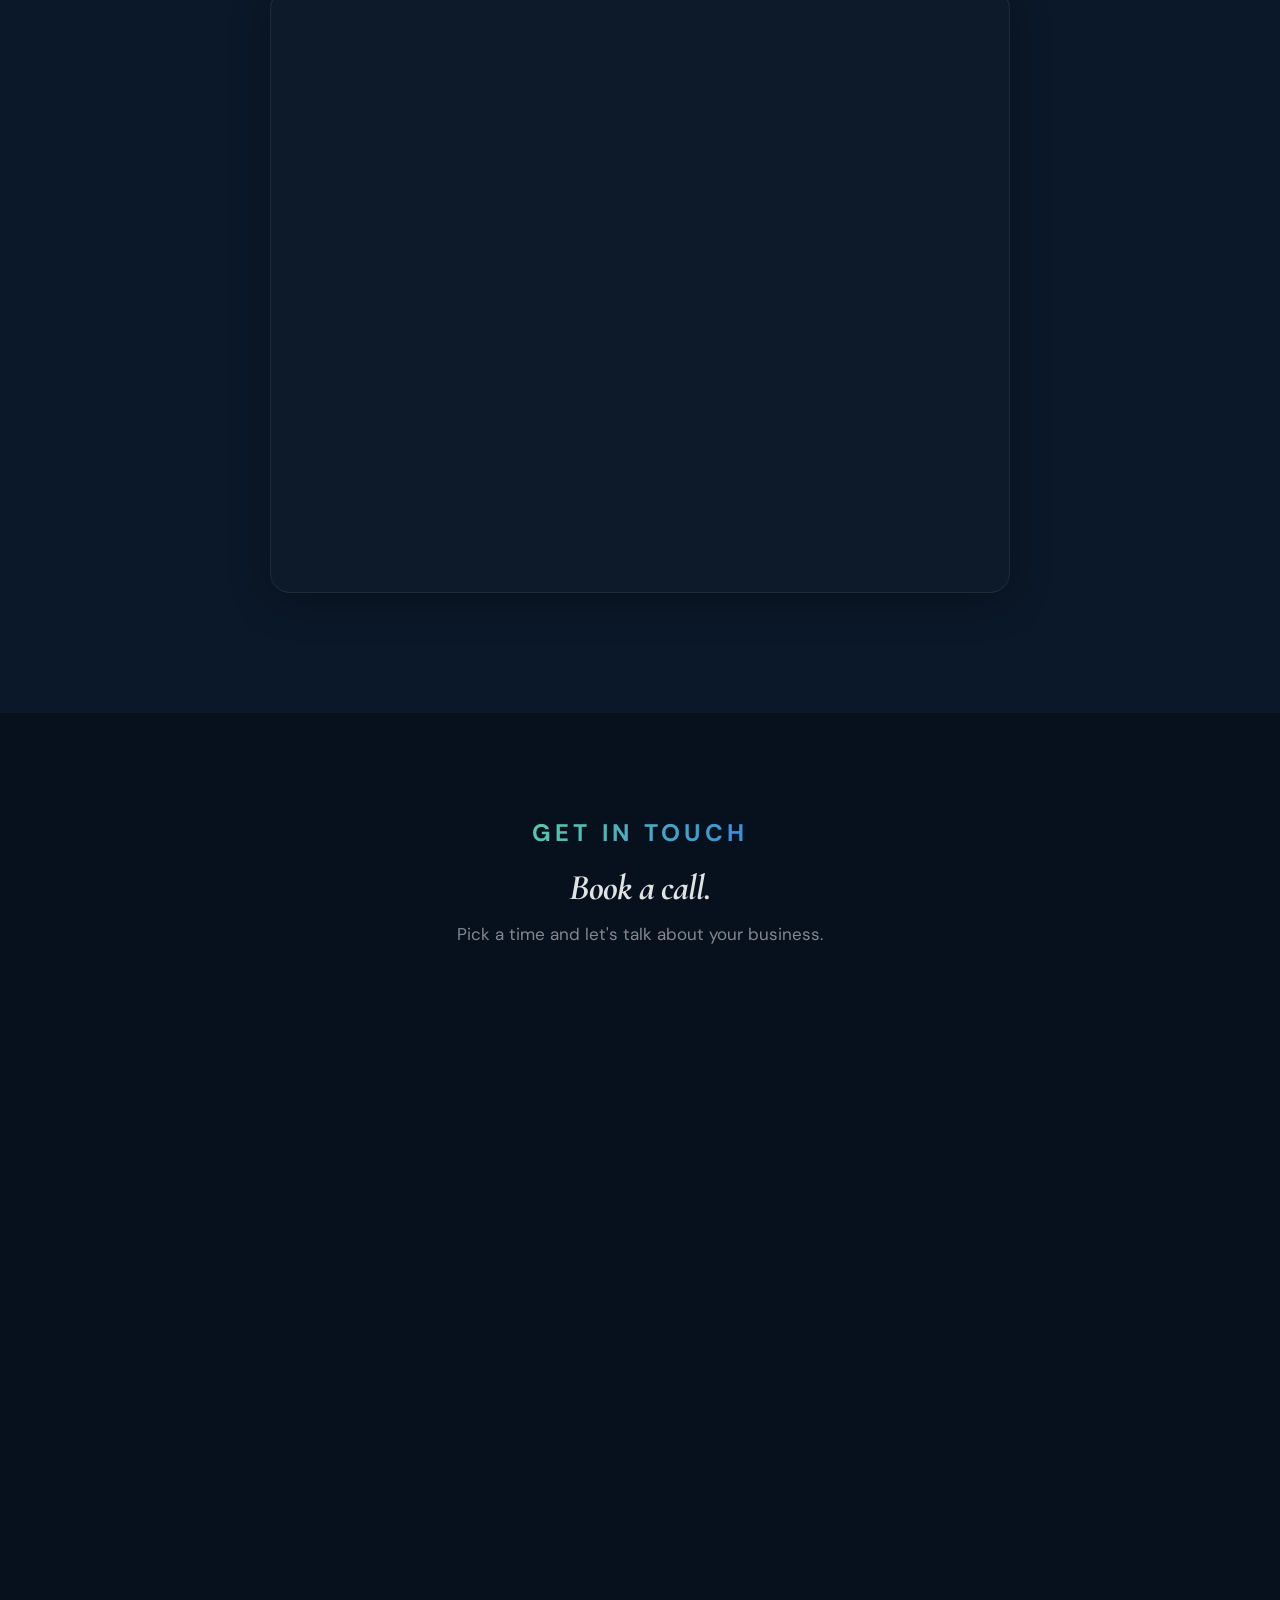
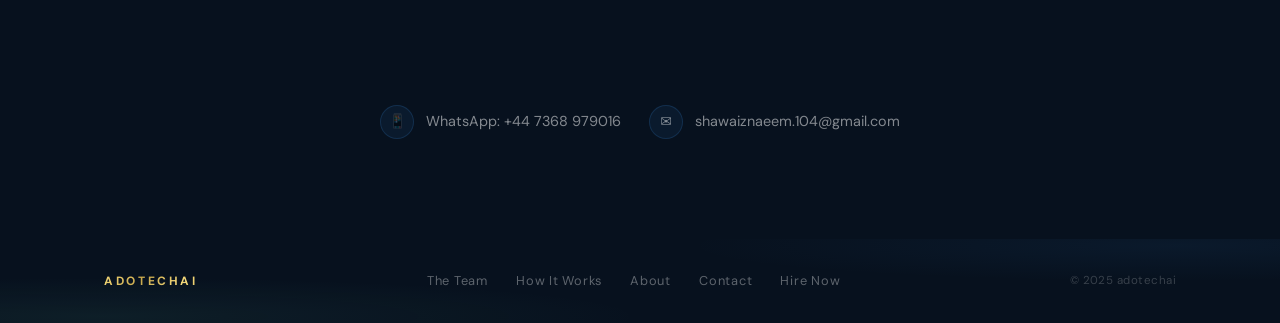
==== commit 6aaed14d: "Simplify pricing: one card showing setup fee + monthly subscription per AI employee" ====
--- a/index-new.html
+++ b/index-new.html
@@ -1913,50 +1913,28 @@
       <div class="section__header">
         <p class="section__eyebrow">Pricing</p>
         <h2 class="section__display">Simple, transparent pricing</h2>
-        <p class="section__lead">One-off setup, then a fixed monthly fee. No hidden costs, no long-term lock-in.</p>
+        <p class="section__lead">Each AI Employee has a one-time setup cost and a fixed monthly subscription.</p>
       </div>
 
-      <div class="pricing-layout">
-
-        <!-- Setup fee -->
-        <div class="pricing-block pricing-block--setup">
-          <div class="pricing-block__badge">One-time</div>
-          <h3 class="pricing-block__name">Setup & Deployment</h3>
-          <p class="pricing-block__desc">We build, train, and deploy your AI Employee — fully customised to your business, workflows, and tone of voice. You approve everything before it goes live.</p>
-          <ul class="pricing-block__list">
-            <li>Discovery &amp; scoping session</li>
-            <li>Custom AI configuration &amp; training</li>
-            <li>Integration with your existing systems</li>
-            <li>Trial period &amp; client sign-off</li>
-            <li>Go-live deployment</li>
-          </ul>
-          <div class="pricing-block__cta-wrap">
-            <a href="#contact" class="btn btn--primary">Get a quote →</a>
-            <p class="pricing-block__note">Priced based on scope — book a call for a tailored figure.</p>
+      <div class="pricing-single">
+        <div class="pricing-row">
+          <div class="pricing-row__block">
+            <span class="pricing-row__badge">One-time</span>
+            <h3 class="pricing-row__name">Setup Fee</h3>
+            <p class="pricing-row__desc">Paid once to get your AI Employee built and deployed.</p>
+          </div>
+          <div class="pricing-row__divider"></div>
+          <div class="pricing-row__block">
+            <span class="pricing-row__badge pricing-row__badge--green">Monthly</span>
+            <h3 class="pricing-row__name">Subscription</h3>
+            <p class="pricing-row__desc">A fixed monthly fee to keep your AI Employee running.</p>
           </div>
         </div>
-
-        <!-- Monthly subscription -->
-        <div class="pricing-block pricing-block--monthly">
-          <div class="pricing-block__badge pricing-block__badge--recurring">Monthly</div>
-          <h3 class="pricing-block__name">Ongoing Subscription</h3>
-          <p class="pricing-block__desc">Your AI Employee keeps working — and so do we. Continuous monitoring, updates, and support included every month.</p>
-          <ul class="pricing-block__list">
-            <li>24/7 AI Employee uptime</li>
-            <li>Performance monitoring &amp; reporting</li>
-            <li>Ongoing improvements &amp; retraining</li>
-            <li>Priority support</li>
-            <li>Scale or adjust any time</li>
-          </ul>
-          <div class="pricing-block__cta-wrap">
-            <a href="#contact" class="btn btn--primary">Get a quote →</a>
-            <p class="pricing-block__note">Fixed monthly rate — agreed upfront, no surprises.</p>
-          </div>
+        <div class="pricing-single__cta">
+          <a href="#contact" class="btn btn--primary">Book a call for pricing →</a>
+          <p class="pricing-single__note">Pricing is tailored to your business and the role you need filled.</p>
         </div>
-
       </div>
-
-      <p class="pricing-disclaimer">Every business is different. <a href="#contact">Book a free call</a> and we'll give you a clear, fixed quote within 24 hours.</p>
 
     </div>
   </section>
--- a/styles.css
+++ b/styles.css
@@ -1137,144 +1137,100 @@
 }
 
 /* ============================================================
-   PRICING — two-block layout (setup + monthly)
-   ============================================================ */
-.pricing-layout {
-  display: grid;
-  grid-template-columns: 1fr 1fr;
-  gap: 28px;
-  max-width: 900px;
-  margin: 0 auto 48px;
-}
-
-.pricing-block {
-  background: #0d1a2a;
-  border: 1px solid rgba(255,255,255,0.08);
-  border-radius: 24px;
-  padding: 48px 44px;
+   PRICING — single card with two components
+   ============================================================ */
+.pricing-single {
+  max-width: 720px;
+  margin: 0 auto;
+  background: linear-gradient(145deg, #0f2444, #0d1a2a);
+  border: 1px solid rgba(93,202,165,0.2);
+  border-radius: 28px;
+  overflow: hidden;
+  box-shadow: 0 16px 64px rgba(0,0,0,0.4);
   position: relative;
   z-index: 1;
-  display: flex;
-  flex-direction: column;
-  overflow: hidden;
-  transition: border-color 0.25s ease, box-shadow 0.25s ease;
-}
-
-.pricing-block:hover {
-  border-color: rgba(93,202,165,0.3);
-  box-shadow: 0 24px 64px rgba(0,0,0,0.35);
-}
-
-/* Top accent line */
-.pricing-block::before {
+}
+
+.pricing-single::before {
   content: '';
   position: absolute;
   top: 0; left: 0; right: 0;
   height: 3px;
   background: linear-gradient(to right, #5DCAA5, #378ADD);
-  border-radius: 24px 24px 0 0;
-}
-
-.pricing-block--monthly {
-  background: linear-gradient(145deg, #0f2444, #0d1a2a);
-  border-color: rgba(93,202,165,0.18);
-  box-shadow: 0 8px 48px rgba(0,0,0,0.3);
-}
-
-.pricing-block__badge {
+}
+
+.pricing-row {
+  display: grid;
+  grid-template-columns: 1fr auto 1fr;
+  align-items: stretch;
+}
+
+.pricing-row__block {
+  padding: 52px 48px;
+}
+
+.pricing-row__divider {
+  width: 1px;
+  background: rgba(255,255,255,0.08);
+  margin: 40px 0;
+}
+
+.pricing-row__badge {
   display: inline-flex;
-  align-items: center;
-  padding: 5px 14px;
+  padding: 4px 12px;
   border-radius: 100px;
-  font-size: 0.7rem;
+  font-size: 0.68rem;
   font-weight: 800;
   text-transform: uppercase;
   letter-spacing: 0.14em;
   background: rgba(255,255,255,0.07);
-  color: rgba(255,255,255,0.6);
+  color: rgba(255,255,255,0.5);
   border: 1px solid rgba(255,255,255,0.1);
-  margin-bottom: 24px;
-  width: fit-content;
-}
-
-.pricing-block__badge--recurring {
+  margin-bottom: 20px;
+}
+
+.pricing-row__badge--green {
   background: rgba(93,202,165,0.12);
   color: #5DCAA5;
   border-color: rgba(93,202,165,0.3);
 }
 
-.pricing-block__name {
-  font-size: 1.5rem;
+.pricing-row__name {
+  font-size: 1.4rem;
   font-weight: 800;
   color: #fff;
   letter-spacing: -0.02em;
-  margin-bottom: 16px;
+  margin-bottom: 12px;
   line-height: 1.15;
 }
 
-.pricing-block__desc {
-  font-size: 0.9rem;
-  color: rgba(255,255,255,0.55);
-  line-height: 1.7;
-  margin-bottom: 32px;
-}
-
-.pricing-block__list {
-  list-style: none;
-  padding: 0;
-  margin: 0 0 40px;
-  flex: 1;
-}
-
-.pricing-block__list li {
-  display: flex;
-  align-items: center;
-  gap: 12px;
-  font-size: 0.875rem;
-  font-weight: 500;
-  color: rgba(255,255,255,0.8);
-  padding: 10px 0;
-  border-bottom: 1px solid rgba(255,255,255,0.05);
-}
-
-.pricing-block__list li:last-child { border-bottom: none; }
-
-.pricing-block__list li::before {
-  content: '';
-  width: 7px; height: 7px;
-  border-radius: 50%;
-  background: linear-gradient(135deg, #5DCAA5, #378ADD);
-  flex-shrink: 0;
-}
-
-.pricing-block__cta-wrap {
-  margin-top: auto;
-}
-
-.pricing-block__note {
-  font-size: 0.75rem;
+.pricing-row__desc {
+  font-size: 0.88rem;
+  color: rgba(255,255,255,0.5);
+  line-height: 1.65;
+  margin: 0;
+}
+
+.pricing-single__cta {
+  border-top: 1px solid rgba(255,255,255,0.07);
+  padding: 32px 48px;
+  display: flex;
+  align-items: center;
+  gap: 24px;
+}
+
+.pricing-single__note {
+  font-size: 0.8rem;
   color: rgba(255,255,255,0.35);
-  margin: 14px 0 0;
+  margin: 0;
   line-height: 1.5;
 }
 
-.pricing-disclaimer {
-  text-align: center;
-  font-size: 0.875rem;
-  color: rgba(255,255,255,0.4);
-  max-width: 500px;
-  margin: 0 auto;
-}
-
-.pricing-disclaimer a {
-  color: #5DCAA5;
-  text-decoration: none;
-}
-.pricing-disclaimer a:hover { text-decoration: underline; }
-
 @media (max-width: 700px) {
-  .pricing-layout { grid-template-columns: 1fr; }
-  .pricing-block { padding: 36px 28px; }
+  .pricing-row { grid-template-columns: 1fr; }
+  .pricing-row__divider { width: 100%; height: 1px; margin: 0 40px; width: calc(100% - 80px); }
+  .pricing-row__block { padding: 36px 32px; }
+  .pricing-single__cta { flex-direction: column; align-items: flex-start; padding: 28px 32px; }
 }
 
 /* ============================================================
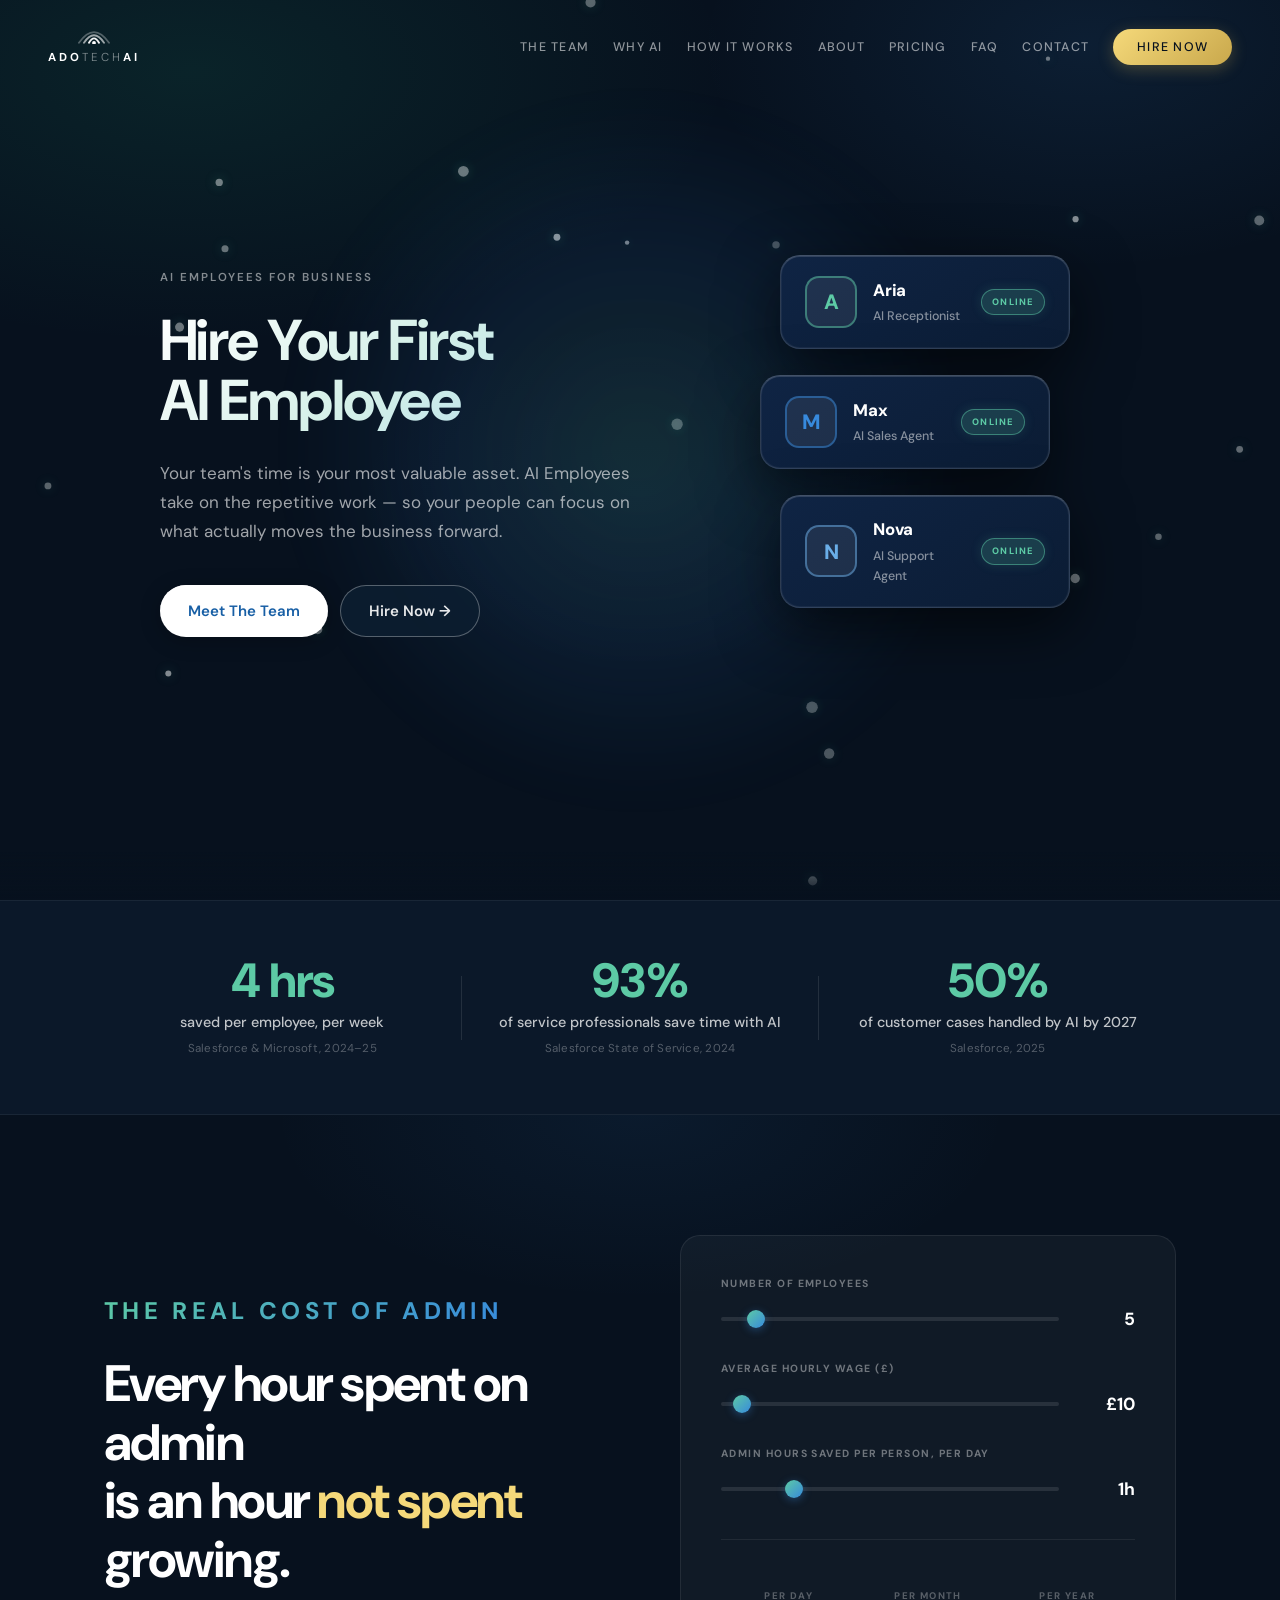
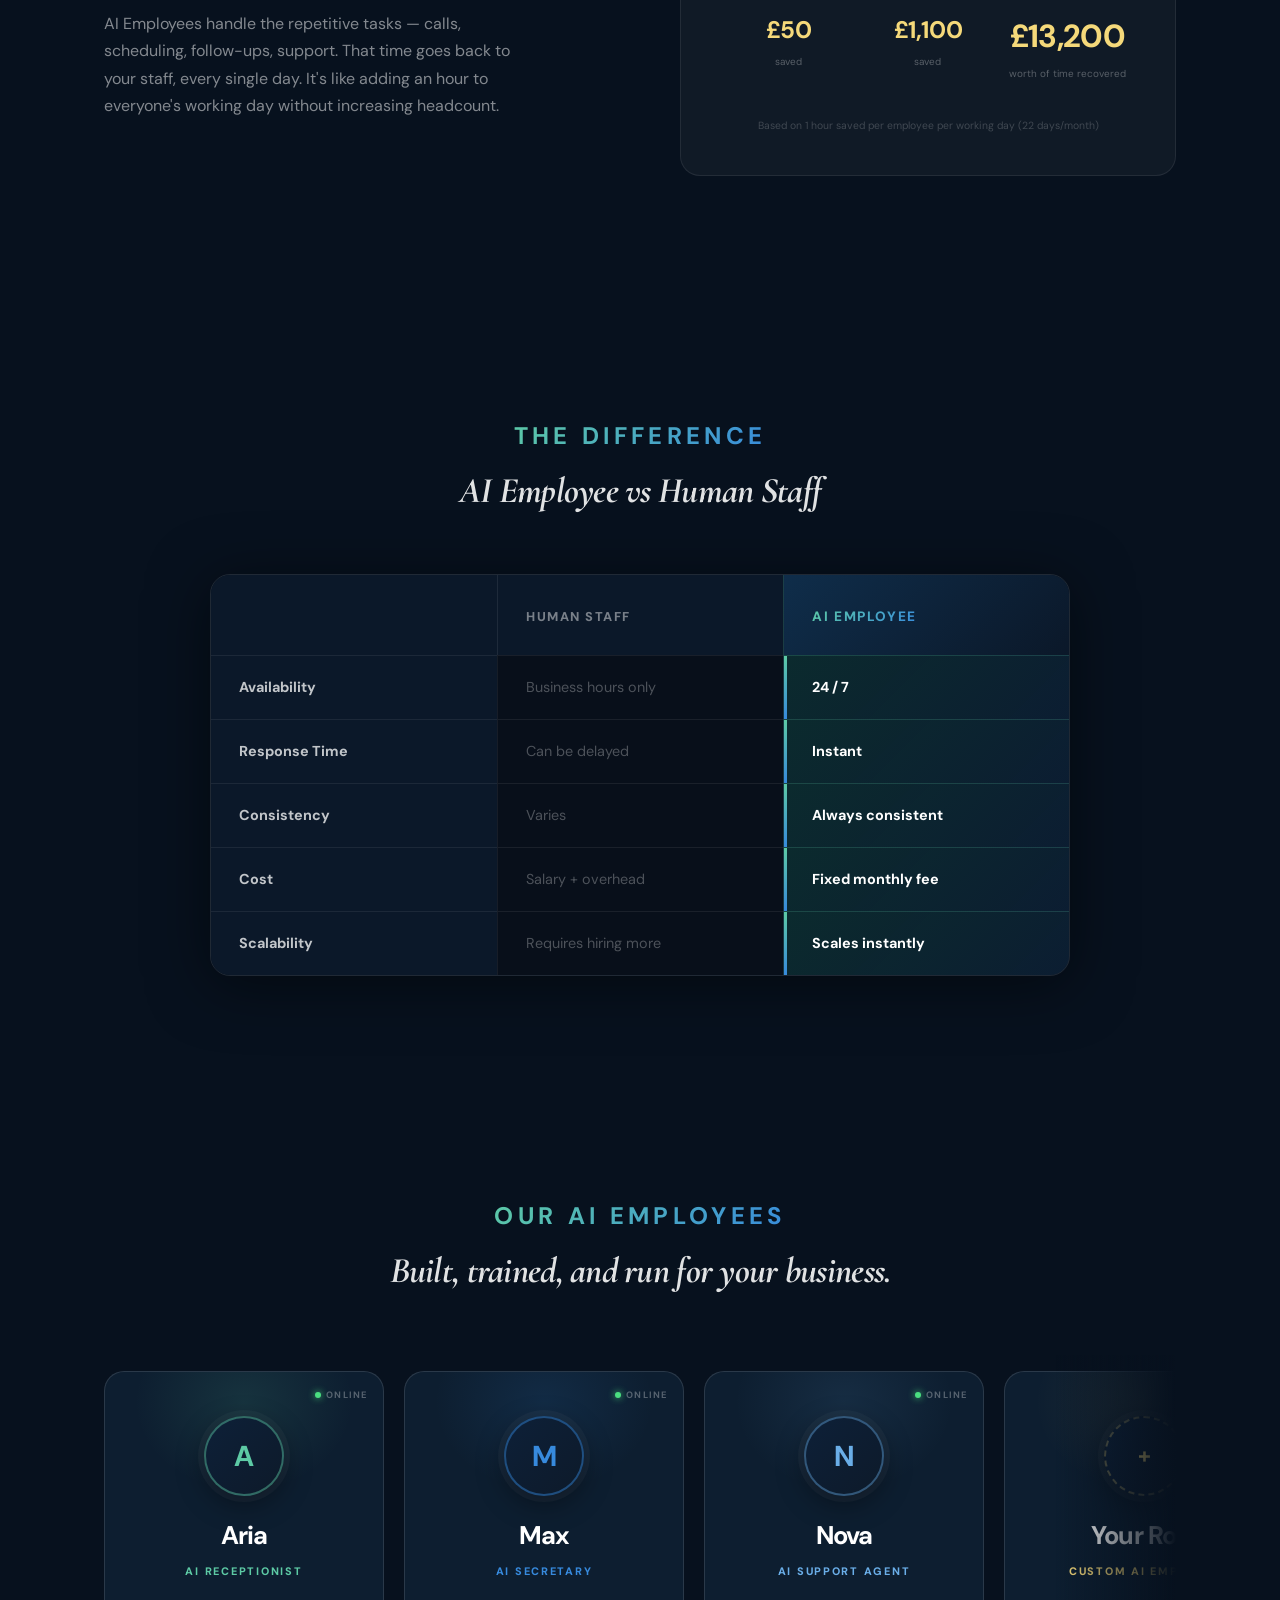
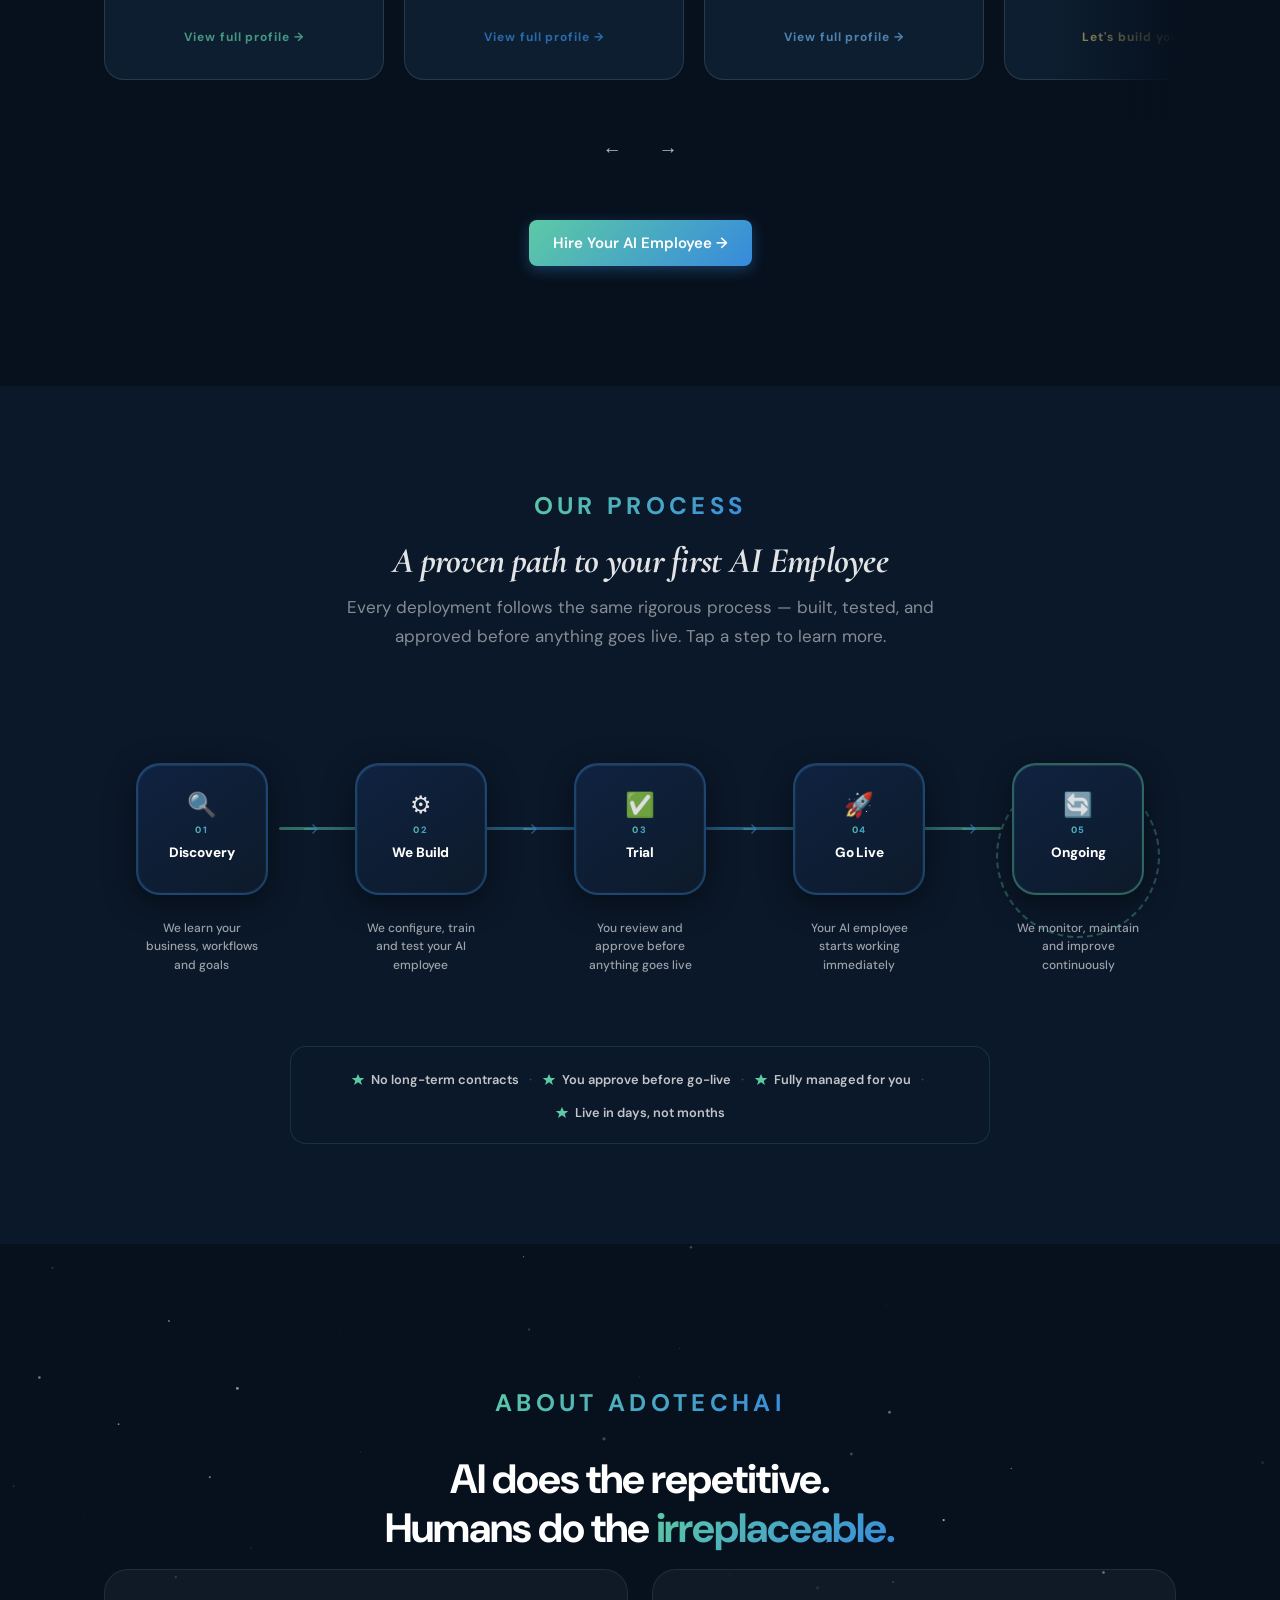
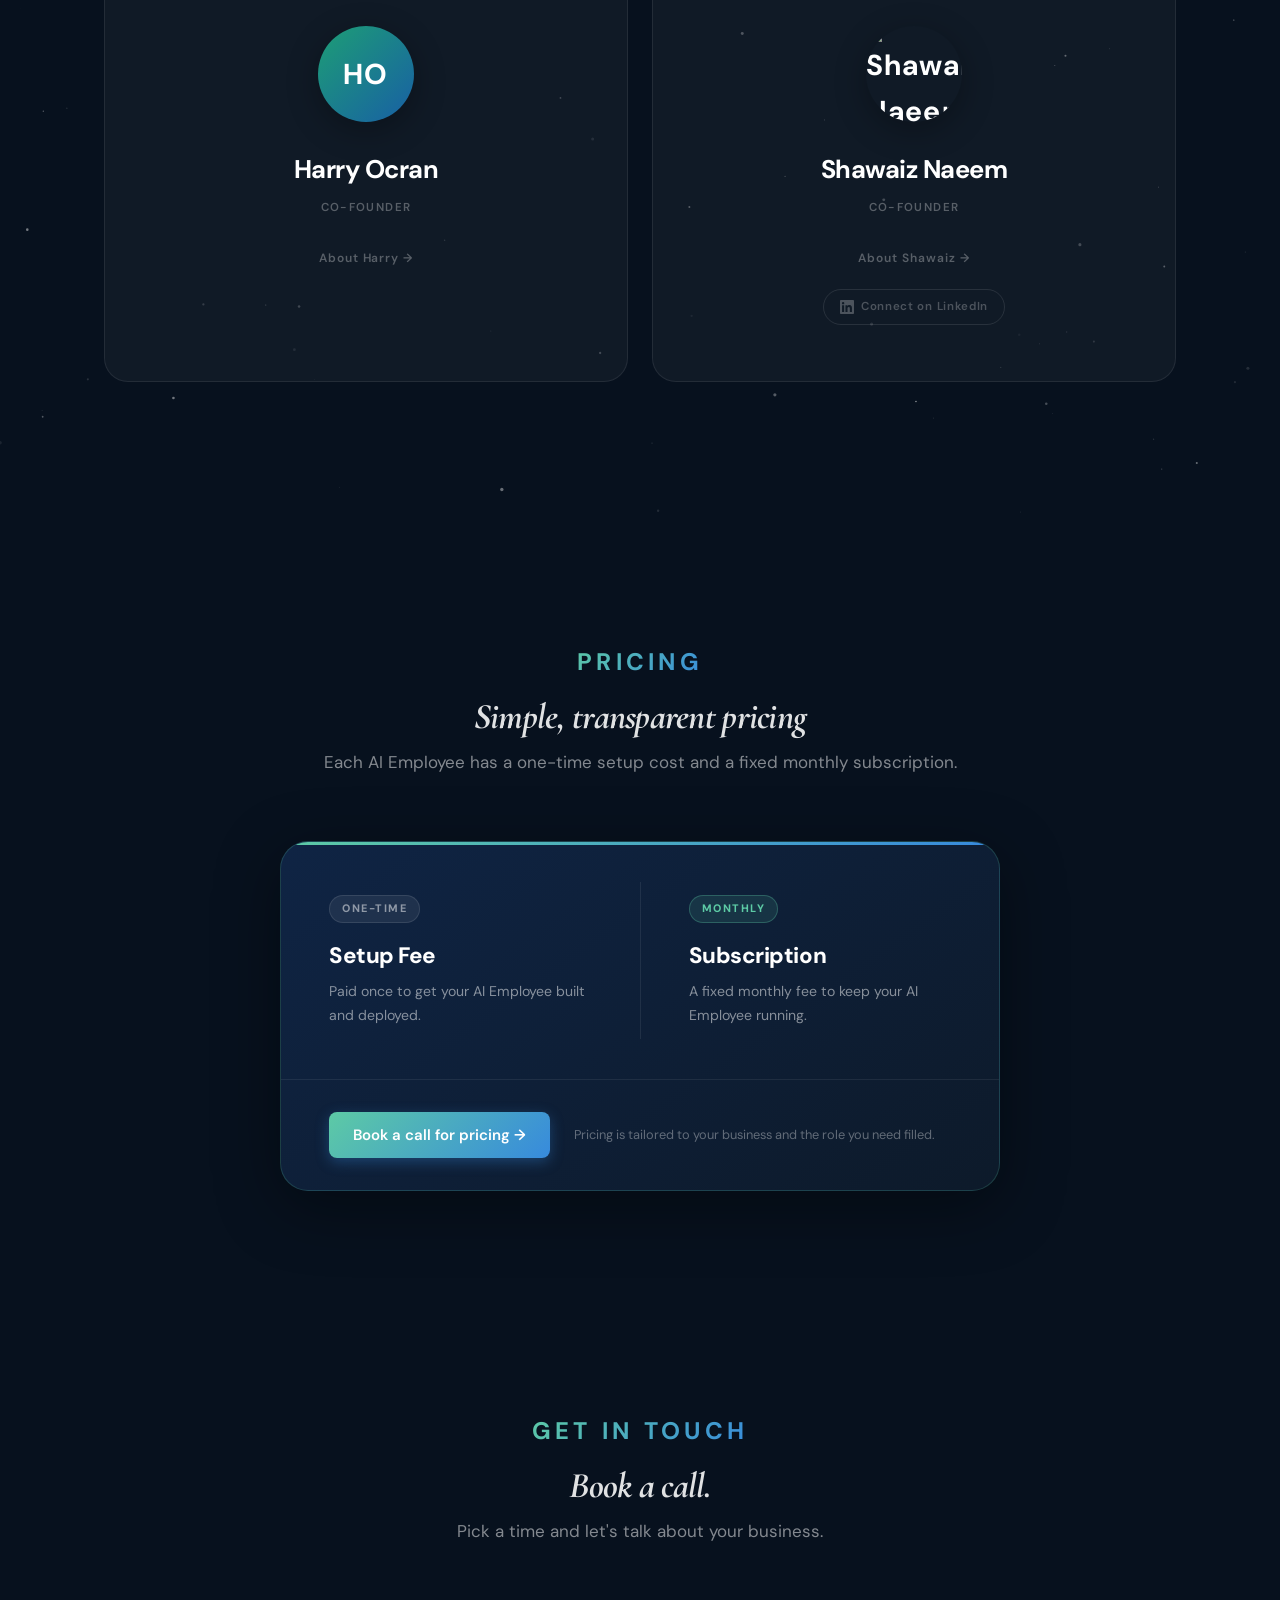
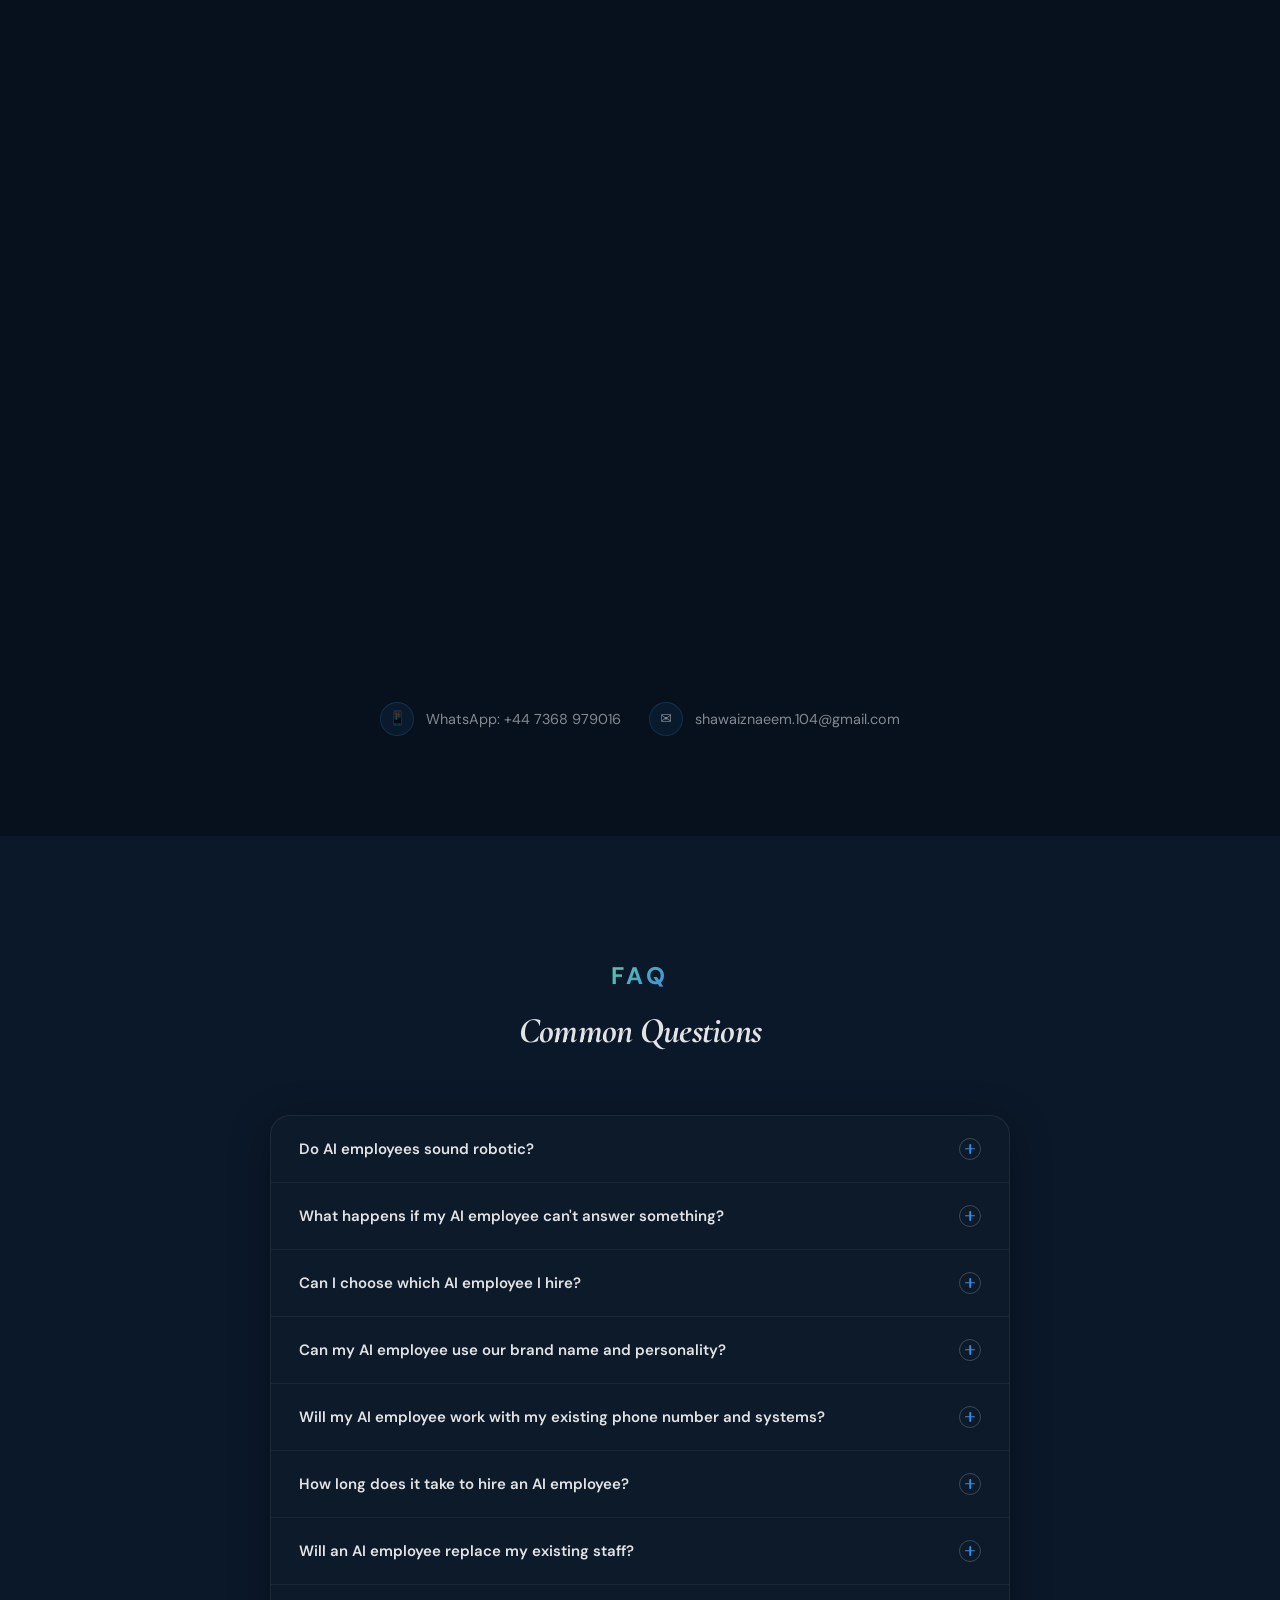
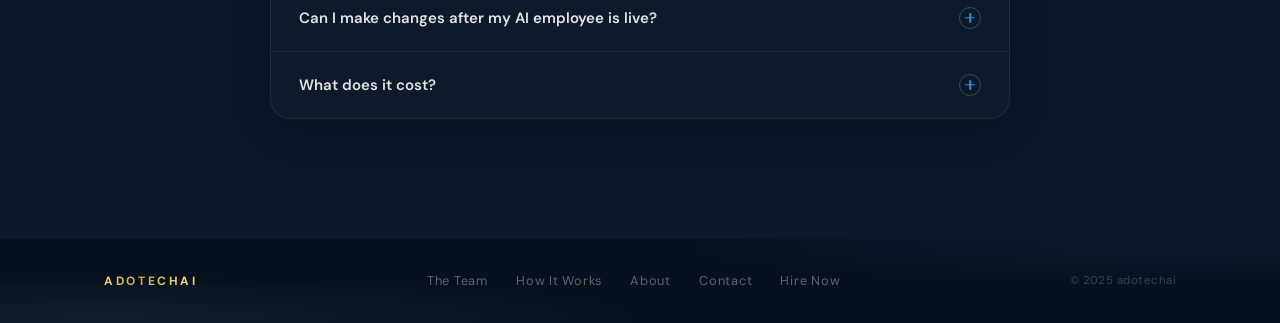
==== commit 12e49286: "Move FAQ to last section, after contact" ====
--- a/index-new.html
+++ b/index-new.html
@@ -1939,109 +1939,6 @@
     </div>
   </section>
 
-  <!-- ===================== FAQ ===================== -->
-  <section class="section section--alt" id="faq" style="padding: 120px 0;">
-    <div class="container">
-      <div class="section__header">
-        <p class="section__eyebrow">FAQ</p>
-        <h2 class="section__display">Common Questions</h2>
-      </div>
-      <div class="faq-list">
-
-        <div class="faq-item">
-          <button class="faq-q" aria-expanded="false">
-            Do AI employees sound robotic?
-            <span class="faq-icon"></span>
-          </button>
-          <div class="faq-a">
-            <p>No. Your AI employee uses modern conversational AI — not old-style phone menus or "press 1" systems. They sound natural, handle follow-up questions, and adapt to the conversation in real time.</p>
-          </div>
-        </div>
-
-        <div class="faq-item">
-          <button class="faq-q" aria-expanded="false">
-            What happens if my AI employee can't answer something?
-            <span class="faq-icon"></span>
-          </button>
-          <div class="faq-a">
-            <p>Your AI employee escalates to a real person and hands over a full transcript so your team has all the context — no customer ever has to repeat themselves.</p>
-          </div>
-        </div>
-
-        <div class="faq-item">
-          <button class="faq-q" aria-expanded="false">
-            Can I choose which AI employee I hire?
-            <span class="faq-icon"></span>
-          </button>
-          <div class="faq-a">
-            <p>Yes. You can hire Aria (Receptionist), Max (Secretary), Nova (Support Agent), or we can build you a fully custom AI employee tailored to a specific role in your business.</p>
-          </div>
-        </div>
-
-        <div class="faq-item">
-          <button class="faq-q" aria-expanded="false">
-            Can my AI employee use our brand name and personality?
-            <span class="faq-icon"></span>
-          </button>
-          <div class="faq-a">
-            <p>Absolutely. Your AI employee is trained to represent your brand — they can use your preferred name, tone of voice, and any specific scripts or information you want them to follow.</p>
-          </div>
-        </div>
-
-        <div class="faq-item">
-          <button class="faq-q" aria-expanded="false">
-            Will my AI employee work with my existing phone number and systems?
-            <span class="faq-icon"></span>
-          </button>
-          <div class="faq-a">
-            <p>Yes. Voice AI employees connect to your current number. Text-based employees integrate with your website, social channels, or SMS — no new infrastructure needed.</p>
-          </div>
-        </div>
-
-        <div class="faq-item">
-          <button class="faq-q" aria-expanded="false">
-            How long does it take to hire an AI employee?
-            <span class="faq-icon"></span>
-          </button>
-          <div class="faq-a">
-            <p>We follow a straightforward process: discovery → build → trial → go-live. Timelines vary by complexity but we move fast and keep you informed at every step.</p>
-          </div>
-        </div>
-
-        <div class="faq-item">
-          <button class="faq-q" aria-expanded="false">
-            Will an AI employee replace my existing staff?
-            <span class="faq-icon"></span>
-          </button>
-          <div class="faq-a">
-            <p>No — that's the whole point. Your AI employee handles the repetitive admin so your human team can focus on the work that actually needs them. It's an addition, not a replacement.</p>
-          </div>
-        </div>
-
-        <div class="faq-item">
-          <button class="faq-q" aria-expanded="false">
-            Can I make changes after my AI employee is live?
-            <span class="faq-icon"></span>
-          </button>
-          <div class="faq-a">
-            <p>Yes. The trial phase is specifically designed so you can request changes before go-live, and we continue to support, monitor, and improve your AI employee after launch.</p>
-          </div>
-        </div>
-
-        <div class="faq-item">
-          <button class="faq-q" aria-expanded="false">
-            What does it cost?
-            <span class="faq-icon"></span>
-          </button>
-          <div class="faq-a">
-            <p>There's a one-off setup fee and a fixed monthly fee. <a href="#contact">Book a call</a> and we'll give you a tailored quote based on your business and the role you need filled.</p>
-          </div>
-        </div>
-
-      </div>
-    </div>
-  </section>
-
   <!-- ===================== CONTACT ===================== -->
   <section class="section" id="contact">
     <div class="container">
@@ -2064,6 +1961,109 @@
           <span class="contact-direct__icon">✉️</span>
           shawaiznaeem.104@gmail.com
         </a>
+      </div>
+    </div>
+  </section>
+
+  <!-- ===================== FAQ ===================== -->
+  <section class="section section--alt" id="faq" style="padding: 120px 0;">
+    <div class="container">
+      <div class="section__header">
+        <p class="section__eyebrow">FAQ</p>
+        <h2 class="section__display">Common Questions</h2>
+      </div>
+      <div class="faq-list">
+
+        <div class="faq-item">
+          <button class="faq-q" aria-expanded="false">
+            Do AI employees sound robotic?
+            <span class="faq-icon"></span>
+          </button>
+          <div class="faq-a">
+            <p>No. Your AI employee uses modern conversational AI — not old-style phone menus or "press 1" systems. They sound natural, handle follow-up questions, and adapt to the conversation in real time.</p>
+          </div>
+        </div>
+
+        <div class="faq-item">
+          <button class="faq-q" aria-expanded="false">
+            What happens if my AI employee can't answer something?
+            <span class="faq-icon"></span>
+          </button>
+          <div class="faq-a">
+            <p>Your AI employee escalates to a real person and hands over a full transcript so your team has all the context — no customer ever has to repeat themselves.</p>
+          </div>
+        </div>
+
+        <div class="faq-item">
+          <button class="faq-q" aria-expanded="false">
+            Can I choose which AI employee I hire?
+            <span class="faq-icon"></span>
+          </button>
+          <div class="faq-a">
+            <p>Yes. You can hire Aria (Receptionist), Max (Secretary), Nova (Support Agent), or we can build you a fully custom AI employee tailored to a specific role in your business.</p>
+          </div>
+        </div>
+
+        <div class="faq-item">
+          <button class="faq-q" aria-expanded="false">
+            Can my AI employee use our brand name and personality?
+            <span class="faq-icon"></span>
+          </button>
+          <div class="faq-a">
+            <p>Absolutely. Your AI employee is trained to represent your brand — they can use your preferred name, tone of voice, and any specific scripts or information you want them to follow.</p>
+          </div>
+        </div>
+
+        <div class="faq-item">
+          <button class="faq-q" aria-expanded="false">
+            Will my AI employee work with my existing phone number and systems?
+            <span class="faq-icon"></span>
+          </button>
+          <div class="faq-a">
+            <p>Yes. Voice AI employees connect to your current number. Text-based employees integrate with your website, social channels, or SMS — no new infrastructure needed.</p>
+          </div>
+        </div>
+
+        <div class="faq-item">
+          <button class="faq-q" aria-expanded="false">
+            How long does it take to hire an AI employee?
+            <span class="faq-icon"></span>
+          </button>
+          <div class="faq-a">
+            <p>We follow a straightforward process: discovery → build → trial → go-live. Timelines vary by complexity but we move fast and keep you informed at every step.</p>
+          </div>
+        </div>
+
+        <div class="faq-item">
+          <button class="faq-q" aria-expanded="false">
+            Will an AI employee replace my existing staff?
+            <span class="faq-icon"></span>
+          </button>
+          <div class="faq-a">
+            <p>No — that's the whole point. Your AI employee handles the repetitive admin so your human team can focus on the work that actually needs them. It's an addition, not a replacement.</p>
+          </div>
+        </div>
+
+        <div class="faq-item">
+          <button class="faq-q" aria-expanded="false">
+            Can I make changes after my AI employee is live?
+            <span class="faq-icon"></span>
+          </button>
+          <div class="faq-a">
+            <p>Yes. The trial phase is specifically designed so you can request changes before go-live, and we continue to support, monitor, and improve your AI employee after launch.</p>
+          </div>
+        </div>
+
+        <div class="faq-item">
+          <button class="faq-q" aria-expanded="false">
+            What does it cost?
+            <span class="faq-icon"></span>
+          </button>
+          <div class="faq-a">
+            <p>There's a one-off setup fee and a fixed monthly fee. <a href="#contact">Book a call</a> and we'll give you a tailored quote based on your business and the role you need filled.</p>
+          </div>
+        </div>
+
       </div>
     </div>
   </section>
